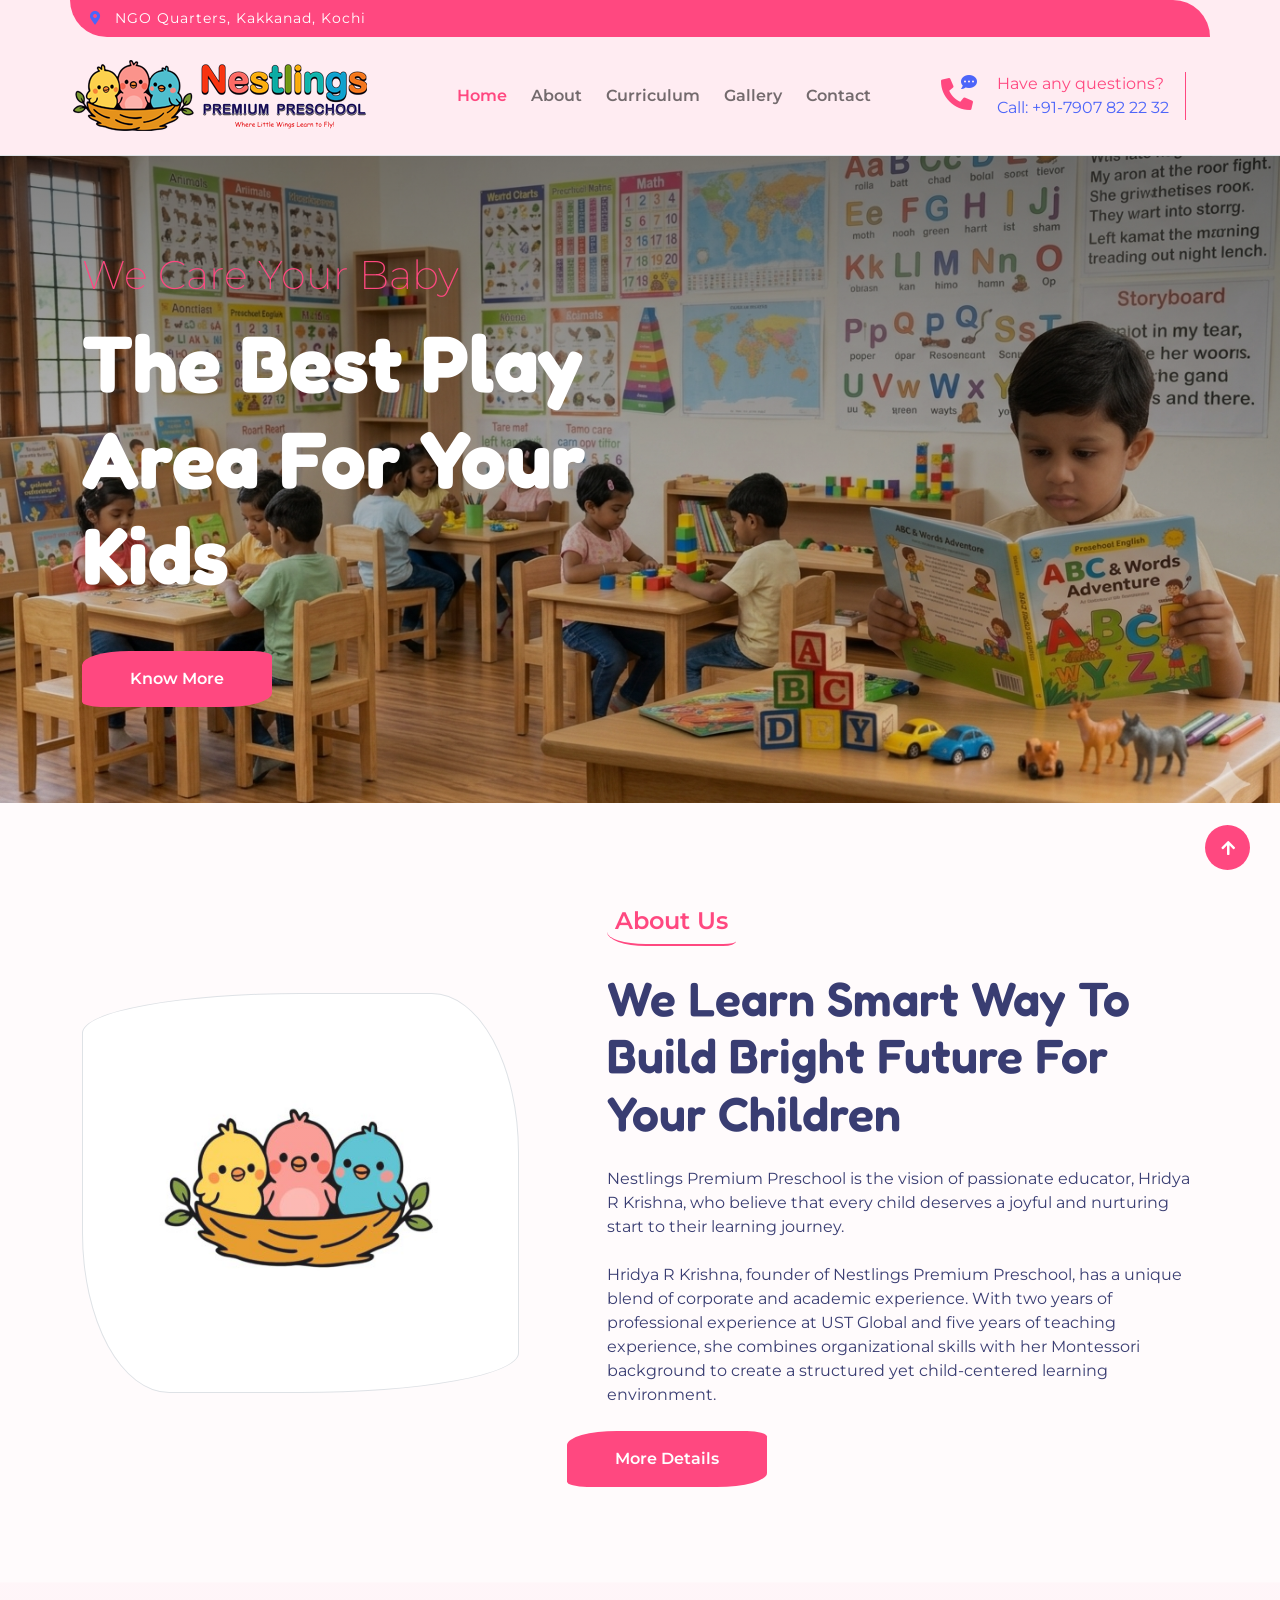
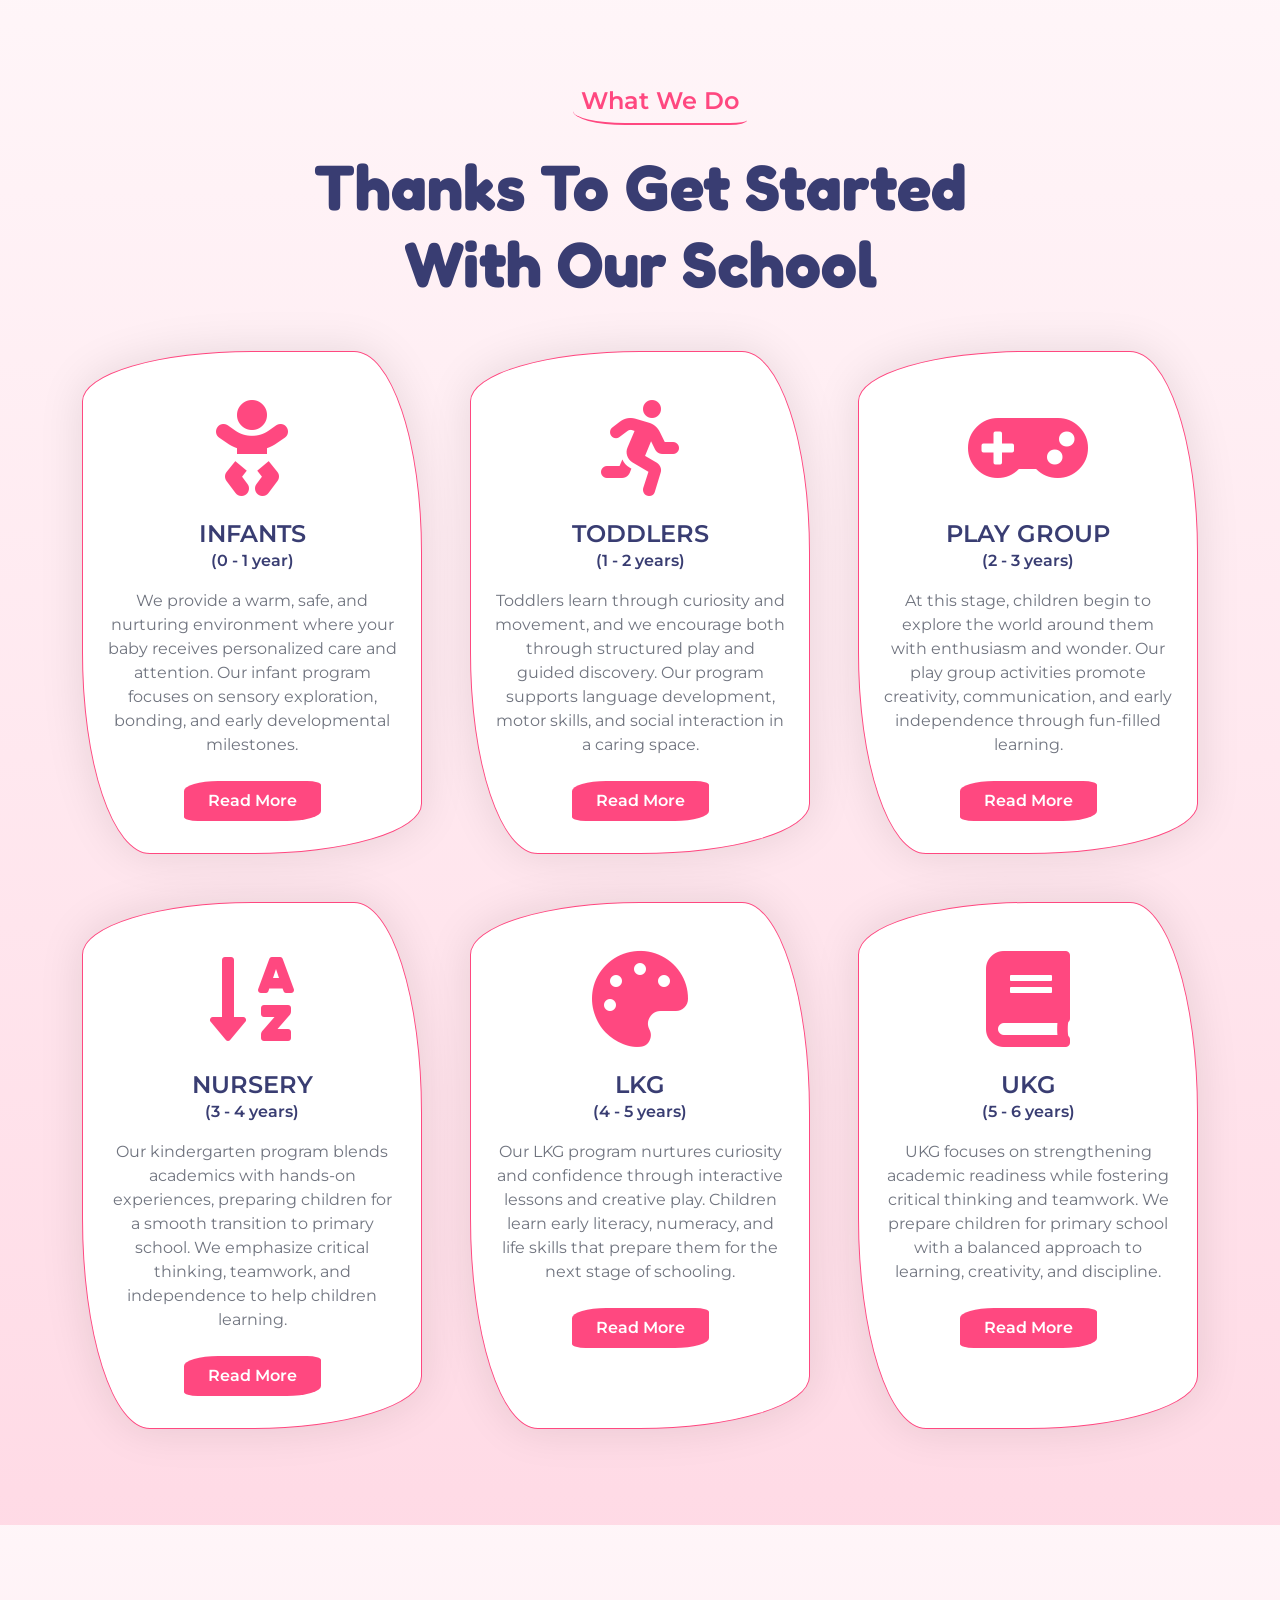
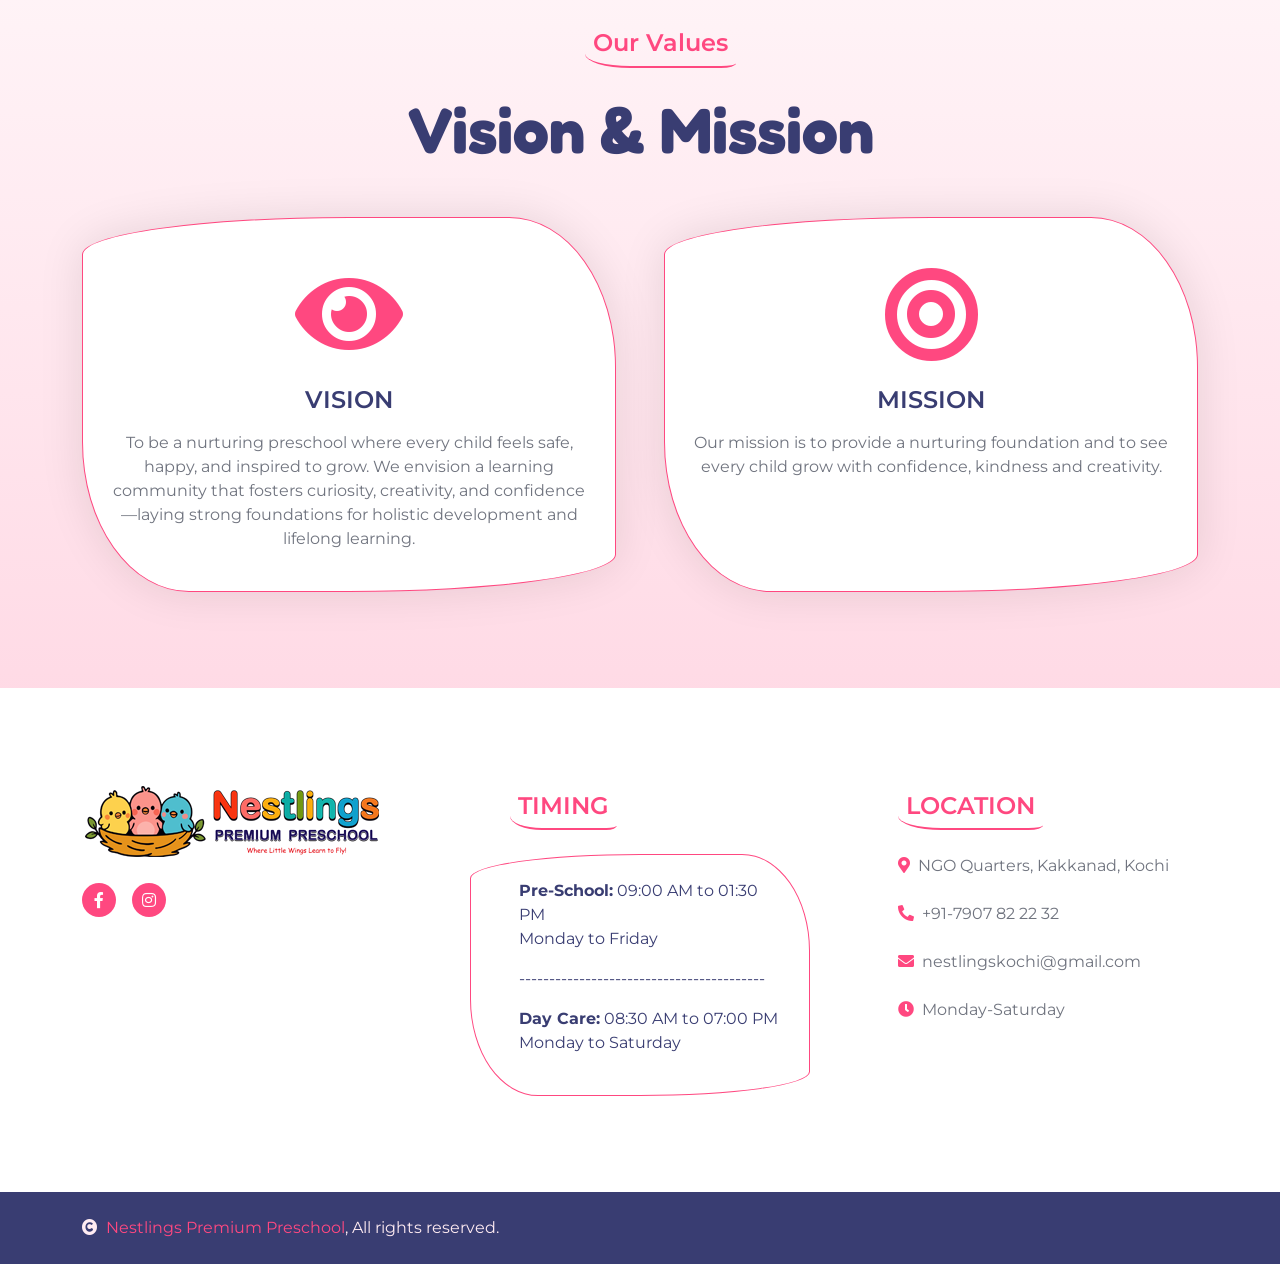
==== index.html @ bcf56142 "Initial Commit" ====
<!DOCTYPE html>
<html lang="en">

    <head>
        <meta charset="utf-8">
        <title>Nestlings Premium Preschool</title>
        <link rel="icon" type="image/png" href="img/favicon.png">
        <meta content="width=device-width, initial-scale=1.0" name="viewport">
        <meta content="" name="keywords">
        <meta content="" name="description">

        <!-- Google Web Fonts -->
        <link rel="preconnect" href="https://fonts.googleapis.com">
        <link rel="preconnect" href="https://fonts.gstatic.com" crossorigin>
        <link href="https://fonts.googleapis.com/css2?family=Fredoka:wght@600;700&family=Montserrat:wght@200;400;600&display=swap" rel="stylesheet"> 

        <!-- Icon Font Stylesheet -->
        <link rel="stylesheet" href="https://use.fontawesome.com/releases/v5.15.4/css/all.css"/>
        <link href="https://cdn.jsdelivr.net/npm/bootstrap-icons@1.4.1/font/bootstrap-icons.css" rel="stylesheet">

        <!-- Libraries Stylesheet -->
        <link href="lib/animate/animate.min.css" rel="stylesheet">
        <link href="lib/lightbox/css/lightbox.min.css" rel="stylesheet">
        <link href="lib/owlcarousel/assets/owl.carousel.min.css" rel="stylesheet">

        <!-- Customized Bootstrap Stylesheet -->
        <link href="css/bootstrap.min.css" rel="stylesheet">

        <!-- Template Stylesheet -->
        <link href="css/style.css" rel="stylesheet">

        

    </head>

    <body>

        <!-- Spinner Start -->
        <div id="spinner" class="show w-100 vh-100 bg-white position-fixed translate-middle top-50 start-50  d-flex align-items-center justify-content-center">
            <div class="spinner-grow text-primary" role="status"></div>
        </div>
        <!-- Spinner End -->


        <!-- Navbar start -->
        <div class="container-fluid border-bottom bg-light wow fadeIn fixed-top" data-wow-delay="0.1s">
            <div class="container topbar bg-primary d-none d-lg-block py-2" style="border-radius: 0 40px">
                <div class="d-flex justify-content-between">
                    <div class="top-info ps-2">
                        <small class="me-3"><i class="fas fa-map-marker-alt me-2 text-secondary"></i> <a href="#" class="text-white">NGO Quarters, Kakkanad, Kochi</a></small>
                        <!--<small class="me-3"><i class="fas fa-envelope me-2 text-secondary"></i><a href="#" class="text-white">Email@Example.com</a></small>-->
                    </div>
                    <!--<div class="top-link pe-2">
                        <a href="" class="btn btn-light btn-sm-square rounded-circle"><i class="fab fa-facebook-f text-secondary"></i></a>
                        <a href="" class="btn btn-light btn-sm-square rounded-circle"><i class="fab fa-twitter text-secondary"></i></a>
                        <a href="" class="btn btn-light btn-sm-square rounded-circle"><i class="fab fa-instagram text-secondary"></i></a>
                        <a href="" class="btn btn-light btn-sm-square rounded-circle me-0"><i class="fab fa-linkedin-in text-secondary"></i></a>
                    </div>-->
                </div>
            </div>
            <div class="container px-0">
                <nav class="navbar navbar-light navbar-expand-xl py-3">
                    <a href="index.html" class="navbar-brand"><img src="img/logo1.png" alt=""></a>
                    <button class="navbar-toggler py-2 px-3" type="button" data-bs-toggle="collapse" data-bs-target="#navbarCollapse">
                        <span class="fa fa-bars text-primary"></span>
                    </button>
                    <div class="collapse navbar-collapse" id="navbarCollapse">
                        <div class="navbar-nav mx-auto">
                            <a href="index.html" class="nav-item nav-link active">Home</a>
                            <a href="about.html" class="nav-item nav-link">About</a>
                            <a href="curriculum.html" class="nav-item nav-link">Curriculum</a>
                            <a href="gallery.html" class="nav-item nav-link">Gallery</a>
                            <!--<a href="event.html" class="nav-item nav-link">Events</a>-->
                            <!--<div class="nav-item dropdown">
                                <a href="#" class="nav-link dropdown-toggle" data-bs-toggle="dropdown">Pages</a>
                                <div class="dropdown-menu m-0 bg-secondary rounded-0">
                                    <a href="blog.html" class="dropdown-item">Our Blog</a>
                                    <a href="team.html" class="dropdown-item">Our Team</a>
                                    <a href="testimonial.html" class="dropdown-item">Testimonial</a>
                                    <a href="404.html" class="dropdown-item">404 Page</a>
                                </div>
                            </div>-->
                            <a href="contact.html" class="nav-item nav-link">Contact</a>
                        </div>
                        <div class="d-flex me-4">
                            <div id="phone-tada" class="d-flex align-items-center justify-content-center">
                                <a href="tel:+917907822232" class="position-relative wow tada" data-wow-delay=".9s" >
                                    <i class="fa fa-phone-alt text-primary fa-2x me-4"></i>
                                    <div class="position-absolute" style="top: -7px; left: 20px;">
                                        <span><i class="fa fa-comment-dots text-secondary"></i></span>
                                    </div>
                                </a>
                            </div>
                            <div class="d-flex flex-column pe-3 border-end border-primary">
                                <span class="text-primary">Have any questions?</span>
                                <a href="tel:+917907822232"><span class="text-secondary">Call: +91-7907 82 22 32</span></a>
                            </div>
                        </div>
                        
                    </div>
                </nav>
            </div>
        </div>
        <!-- Navbar End -->


        <!-- Hero Start -->
        <div class="container-fluid py-5 hero-header wow fadeIn" data-wow-delay="0.1s">
            <div class="container py-5">
                <div class="row g-5">
                    <div class="col-lg-7 col-md-12">
                        <h1 class="mb-3 text-primary">We Care Your Baby</h1>
                        <h1 class="mb-5 display-1 text-white">The Best Play Area For Your Kids</h1>
                        <!--<a href="" class="btn btn-primary px-4 py-3 px-md-5  me-4 btn-border-radius">Get Started</a>-->
                        <a href="about.html" class="btn btn-primary px-4 py-3 px-md-5 btn-border-radius">Know More</a>
                    </div>
                </div>
            </div>
        </div>
        <!-- Hero End -->


        <!-- About Start -->
        <div class="container-fluid py-5 about bg-light">
            <div class="container py-5">
                <div class="row g-5 align-items-center">
                    <div class="col-lg-5 wow fadeIn" data-wow-delay="0.1s">
                        <div class="video border">
                           <!-- <button type="button" class="btn btn-play" data-bs-toggle="modal" data-src="https://www.youtube.com/embed/DWRcNpR6Kdc" data-bs-target="#videoModal">
                                <span></span>
                            </button>-->
                        </div>
                    </div>
                    <div class="col-lg-7 wow fadeIn" data-wow-delay="0.3s">
                        <h4 class="text-primary mb-4 border-bottom border-primary border-2 d-inline-block p-2 title-border-radius">About Us</h4>
                        <h1 class="text-dark mb-4 display-5">We Learn Smart Way To Build Bright Future For Your Children</h1>
                        <p class="text-dark mb-4">Nestlings Premium Preschool is the vision of passionate educator, Hridya R Krishna, who believe that every child deserves a joyful and nurturing start to their learning journey.</p>
                        <p class="text-dark mb-4">Hridya R Krishna, founder of Nestlings Premium Preschool, has a unique blend of corporate and academic experience. With two years of professional experience at UST Global and five years of teaching experience, she combines organizational skills with her Montessori background to create a structured yet child-centered learning environment.
                        </p>
                        <!--<div class="row mb-4">
                            <div class="col-lg-6">
                                <h6 class="mb-3"><i class="fas fa-check-circle me-2"></i>Sports Activites</h6>
                                <h6 class="mb-3"><i class="fas fa-check-circle me-2 text-primary"></i>Outdoor Games</h6>
                                <h6 class="mb-3"><i class="fas fa-check-circle me-2 text-secondary"></i>Nutritious Food</h6>
                            </div>
                            <div class="col-lg-6">
                                <h6 class="mb-3"><i class="fas fa-check-circle me-2"></i>Highly Secured</h6>
                                <h6 class="mb-3"><i class="fas fa-check-circle me-2 text-primary"></i>Friendly Environment</h6>
                                <h6><i class="fas fa-check-circle me-2 text-secondary"></i>Qualified Teachers</h6>
                            </div>
                        </div>-->
                        <a href="about.html" class="btn btn-primary px-5 py-3 btn-border-radius">More Details</a>
                    </div>
                </div>
            </div>
        </div>
        <!-- Modal Video -->
        <!--<div class="modal fade" id="videoModal" tabindex="-1" aria-labelledby="exampleModalLabel" aria-hidden="true">
            <div class="modal-dialog">
                <div class="modal-content rounded-0">
                    <div class="modal-header">
                        <h5 class="modal-title" id="exampleModalLabel">Youtube Video</h5>
                        <button type="button" class="btn-close" data-bs-dismiss="modal" aria-label="Close"></button>
                    </div>
                    <div class="modal-body">
                        
                        <div class="ratio ratio-16x9">
                            <iframe class="embed-responsive-item" src="" id="video" allowfullscreen allowscriptaccess="always"
                                allow="autoplay"></iframe>
                        </div>
                    </div>
                </div>
            </div>
        </div>-->
        <!-- About End -->


        <!-- Service Start -->
        <div class="container-fluid service py-5">
            <div class="container py-5">
                <div class="mx-auto text-center wow fadeIn" data-wow-delay="0.1s" style="max-width: 700px;">
                    <h4 class="text-primary mb-4 border-bottom border-primary border-2 d-inline-block p-2 title-border-radius">What We Do</h4>
                    <h1 class="mb-5 display-3">Thanks To Get Started With Our School</h1>
                </div>
                <div class="row g-5">
                    <div class="col-md-6 col-lg-6 col-xl-4 wow fadeIn" data-wow-delay="0.1s">
                        <div class="text-center border-primary border bg-white service-item">
                            <div class="service-content d-flex align-items-center justify-content-center p-4">
                                <div class="service-content-inner">
                                    <div class="p-4"><i class="fas fa-baby fa-6x text-primary"></i></div>
                                    <a href="#" class="h4">INFANTS</a><br>
                                    <a href="#" class="h6">(0 - 1 year)</a>
                                    <p class="my-3">We provide a warm, safe, and nurturing environment where your baby receives personalized care and attention. Our infant program focuses on sensory exploration, bonding, and early developmental milestones.</p>
                                    <a href="infants-curriculum.html" class="btn btn-primary text-white px-4 py-2 my-2 btn-border-radius">Read More</a>
                                </div>
                            </div>
                        </div>
                    </div>
                    <div class="col-md-6 col-lg-6 col-xl-4 wow fadeIn" data-wow-delay="0.2s">
                        <div class="text-center border-primary border bg-white service-item">
                            <div class="service-content d-flex align-items-center justify-content-center p-4">
                                <div class="service-content-inner">
                                    <div class="p-4"><i class="fas fa-running fa-6x text-primary"></i></div>
                                    <a href="#" class="h4">TODDLERS</a><br>
                                    <a href="#" class="h6">(1 - 2 years)</a>
                                    <p class="my-3">Toddlers learn through curiosity and movement, and we encourage both through structured play and guided discovery. Our program supports language development, motor skills, and social interaction in a caring space.</p>
                                    <a href="toddlers-curriculum.html" class="btn btn-primary text-white px-4 py-2 my-2 btn-border-radius">Read More</a>
                                </div>
                            </div>
                        </div>
                    </div>
                    <div class="col-md-6 col-lg-6 col-xl-4 wow fadeIn" data-wow-delay="0.3s">
                        <div class="text-center border-primary border bg-white service-item">
                            <div class="service-content d-flex align-items-center justify-content-center p-4">
                                <div class="service-content-inner">
                                    <div class="p-4"><i class="fas fa-gamepad fa-6x text-primary"></i></div>
                                    <a href="#" class="h4">PLAY GROUP</a><br>
                                    <a href="#" class="h6">(2 - 3 years)</a>
                                    <p class="my-3">At this stage, children begin to explore the world around them with enthusiasm and wonder. Our play group activities promote creativity, communication, and early independence through fun-filled learning.</p>
                                    <a href="playgroup-curriculum.html" class="btn btn-primary text-white px-4 py-2 my-2 btn-border-radius">Read More</a>
                                </div>
                            </div>
                        </div>
                    </div>
                    <div class="col-md-6 col-lg-6 col-xl-4 wow fadeIn" data-wow-delay="0.4s">
                        <div class="text-center border-primary border bg-white service-item">
                            <div class="service-content d-flex align-items-center justify-content-center p-4">
                                <div class="service-content-inner">
                                    <div class="p-4"><i class="fas fa-sort-alpha-down fa-6x text-primary"></i></div>
                                    <a href="#" class="h4">NURSERY</a><br>
                                    <a href="#" class="h6">(3 - 4 years)</a>
                                    <p class="my-3">Our kindergarten program blends academics with hands-on experiences, preparing children for a smooth transition to primary school. We emphasize critical thinking, teamwork, and independence to help children learning.</p>
                                    <a href="nursery-curriculum.html" class="btn btn-primary text-white px-4 py-2 my-2 btn-border-radius">Read More</a>
                                </div>
                            </div>
                        </div>
                    </div>
                    <div class="col-md-6 col-lg-6 col-xl-4 wow fadeIn" data-wow-delay="0.5s">
                        <div class="text-center border-primary border bg-white service-item">
                            <div class="service-content d-flex align-items-center justify-content-center p-4">
                                <div class="service-content-inner">
                                    <div class="p-4"><i class="fas fa-palette fa-6x text-primary"></i></div>
                                    <a href="#" class="h4">LKG</a><br>
                                    <a href="#" class="h6">(4 - 5 years)</a>
                                    <p class="my-3">Our LKG program nurtures curiosity and confidence through interactive lessons and creative play. Children learn early literacy, numeracy, and life skills that prepare them for the next stage of schooling.</p>
                                    <a href="lkg-curriculum.html" class="btn btn-primary text-white px-4 py-2 my-2 btn-border-radius">Read More</a>
                                </div>
                            </div>
                        </div>
                    </div>
                    <div class="col-md-6 col-lg-6 col-xl-4 wow fadeIn" data-wow-delay="0.6s">
                        <div class="text-center border-primary border bg-white service-item">
                            <div class="service-content d-flex align-items-center justify-content-center p-4">
                                <div class="service-content-inner">
                                    <div class="p-4"><i class="fas fa-book fa-6x text-primary"></i></div>
                                    <a href="#" class="h4">UKG</a><br>
                                    <a href="#" class="h6">(5 - 6 years)</a>
                                    <p class="my-3">UKG focuses on strengthening academic readiness while fostering critical thinking and teamwork. We prepare children for primary school with a balanced approach to learning, creativity, and discipline.</p>
                                    <a href="ukg-curriculum.html" class="btn btn-primary text-white px-4 py-2 my-2 btn-border-radius">Read More</a>
                                </div>
                            </div>
                        </div>
                    </div>
                </div>
            </div>
        </div>
        <!-- Service End -->


        <!-- Programs Start -->
        <!--<div class="container-fluid program  py-5">
            <div class="container py-5">
                <div class="mx-auto text-center wow fadeIn" data-wow-delay="0.1s" style="max-width: 700px;">
                    <h4 class="text-primary mb-4 border-bottom border-primary border-2 d-inline-block p-2 title-border-radius">Our Programs</h4>
                    <h1 class="mb-5 display-3">We Offer An Exclusive Program For Kids</h1>
                </div>
                <div class="row g-5 justify-content-center">
                    <div class="col-md-6 col-lg-6 col-xl-4 wow fadeIn" data-wow-delay="0.1s">
                        <div class="program-item rounded">
                            <div class="program-img position-relative">
                                <div class="overflow-hidden img-border-radius">
                                    <img src="img/program-1.jpg" class="img-fluid w-100" alt="Image">
                                </div>
                                <div class="px-4 py-2 bg-primary text-white program-rate">$60.99</div>
                            </div>
                            <div class="program-text bg-white px-4 pb-3">
                                <div class="program-text-inner">
                                    <a href="#" class="h4">English For Today</a>
                                    <p class="mt-3 mb-0">Lorem ipsum dolor sit amet, consectetur adipiscing elit. Donec sed purus consectetur,</p>
                                </div>
                            </div>
                            <div class="program-teacher d-flex align-items-center border-top border-primary bg-white px-4 py-3">
                                <img src="img/program-teacher.jpg" class="img-fluid rounded-circle p-2 border border-primary bg-white" alt="Image" style="width: 70px; height: 70px;">
                                <div class="ms-3">
                                    <h6 class="mb-0 text-primary">Mary Mordern</h6>
                                    <small>Arts Designer</small>
                                </div>
                            </div>
                            <div class="d-flex justify-content-between px-4 py-2 bg-primary rounded-bottom">
                                <small class="text-white"><i class="fas fa-wheelchair me-1"></i> 30 Sits</small>
                                <small class="text-white"><i class="fas fa-book me-1"></i> 11 Lessons</small>
                                <small class="text-white"><i class="fas fa-clock me-1"></i> 60 Hours</small>
                            </div>
                        </div>
                    </div>
                    <div class="col-md-6 col-lg-6 col-xl-4 wow fadeIn" data-wow-delay="0.3s">
                        <div class="program-item rounded">
                            <div class="program-img position-relative">
                                <div class="overflow-hidden img-border-radius">
                                    <img src="img/program-2.jpg" class="img-fluid w-100" alt="Image">
                                </div>
                                <div class="px-4 py-2 bg-primary text-white program-rate">$60.99</div>
                            </div>
                            <div class="program-text bg-white px-4 pb-3">
                                <div class="program-text-inner">
                                    <a href="#" class="h4">Graphics Arts</a>
                                    <p class="mt-3 mb-0">Lorem ipsum dolor sit amet, consectetur adipiscing elit. Donec sed purus consectetur,</p>
                                </div>
                            </div>
                            <div class="program-teacher d-flex align-items-center border-top border-primary bg-white px-4 py-3">
                                <img src="img/program-teacher.jpg" class="img-fluid rounded-circle p-2 border border-primary bg-white" alt="" style="width: 70px; height: 70px;">
                                <div class="ms-3">
                                    <h6 class="mb-0 text-primary">Mary Mordern</h6>
                                    <small>Arts Designer</small>
                                </div>
                            </div>
                            <div class="d-flex justify-content-between px-4 py-2 bg-primary rounded-bottom">
                                <small class="text-white"><i class="fas fa-wheelchair me-1"></i> 30 Sits</small>
                                <small class="text-white"><i class="fas fa-book me-1"></i> 11 Lessons</small>
                                <small class="text-white"><i class="fas fa-clock me-1"></i> 60 Hours</small>
                            </div>
                        </div>
                    </div>
                    <div class="col-md-6 col-lg-6 col-xl-4 wow fadeIn" data-wow-delay="0.5s">
                        <div class="program-item rounded">
                            <div class="program-img position-relative">
                                <div class="overflow-hidden img-border-radius">
                                    <img src="img/program-3.jpg" class="img-fluid w-100" alt="Image">
                                </div>
                                <div class="px-4 py-2 bg-primary text-white program-rate">$60.99</div>
                            </div>
                            <div class="program-text bg-white px-4 pb-3">
                                <div class="program-text-inner">
                                    <a href="#" class="h4">General Science</a>
                                    <p class="mt-3 mb-0">Lorem ipsum dolor sit amet, consectetur adipiscing elit. Donec sed purus consectetur,</p>
                                </div>
                            </div>
                            <div class="program-teacher d-flex align-items-center border-top border-primary bg-white px-4 py-3">
                                <img src="img/program-teacher.jpg" class="img-fluid rounded-circle p-2 border border-primary bg-white" alt="" style="width: 70px; height: 70px;">
                                <div class="ms-3">
                                    <h6 class="mb-0 text-primary">Mary Mordern</h6>
                                    <small>Arts Designer</small>
                                </div>
                            </div>
                            <div class="d-flex justify-content-between px-4 py-2 bg-primary rounded-bottom">
                                <small class="text-white"><i class="fas fa-wheelchair me-1"></i> 30 Sits</small>
                                <small class="text-white"><i class="fas fa-book me-1"></i> 11 Lessons</small>
                                <small class="text-white"><i class="fas fa-clock me-1"></i> 60 Hours</small>
                            </div>
                        </div>
                    </div>
                    <div class="d-inline-block text-center wow fadeIn" data-wow-delay="0.1s">
                        <a href="#" class="btn btn-primary px-5 py-3 text-white btn-border-radius">Vew All Programs</a>
                    </div>
                </div> 
            </div>
        </div>-->
        <!-- Program End -->


        <!-- Events Start -->
        <div class="container-fluid service py-5">
            <div class="container py-5">
                <div class="mx-auto text-center wow fadeIn" data-wow-delay="0.1s" style="max-width: 700px;">
                    <h4 class="text-primary mb-4 border-bottom border-primary border-2 d-inline-block p-2 title-border-radius">Our Values</h4>
                    <h1 class="mb-5 display-3">Vision & Mission</h1>
                </div>
                <div class="row g-5">
                    <div class="col-md-6 col-lg-6 col-xl-6 wow fadeIn" data-wow-delay="0.1s">
                        <div class="text-center border-primary border bg-white service-item">
                            <div class="service-content d-flex align-items-center justify-content-center p-4">
                                <div class="service-content-inner">
                                    <div class="p-4"><i class="fas fa-eye fa-6x text-primary"></i></div>
                                    <a href="#" class="h4">VISION</a>
                                    <p class="my-3">To be a nurturing preschool where every child feels safe, happy, and inspired to grow. We envision a learning community that fosters curiosity, creativity, and confidence—laying strong foundations for holistic development and lifelong learning.</p>
                                    
                                </div>
                            </div>
                        </div>
                    </div>
                    
                    <div class="col-md-6 col-lg-6 col-xl-6 wow fadeIn" data-wow-delay="0.7s">
                        <div class="text-center border-primary border bg-white service-item">
                            <div class="service-content d-flex align-items-center justify-content-center p-4">
                                <div class="service-content-inner">
                                    <div class="p-4"><i class="fas fa-bullseye fa-6x text-primary"></i></div>
                                    <a href="#" class="h4">MISSION</a>
                                    <p class="my-3">Our mission is to provide a nurturing foundation and to see every child grow with confidence, kindness and creativity.</p>
                                    
                                </div>
                            </div>
                        </div>
                    </div>
                </div>
            </div>
        </div>
        <!-- Events End-->


        <!-- Blog Start-->
        <!--<div class="container-fluid blog py-5">
            <div class="container py-5">
                <div class="mx-auto text-center wow fadeIn" data-wow-delay="0.1s" style="max-width: 600px;">
                    <h4 class="text-primary mb-4 border-bottom border-primary border-2 d-inline-block p-2 title-border-radius">Latest News & Blog</h4>
                    <h1 class="mb-5 display-3">Read Our Latest News & Blog</h1>
                </div>
                <div class="row g-5 justify-content-center">
                    <div class="col-md-6 col-lg-6 col-xl-4 wow fadeIn" data-wow-delay="0.1s">
                        <div class="blog-item rounded-bottom">
                            <div class="blog-img overflow-hidden position-relative img-border-radius">
                                <img src="img/blog-1.jpg" class="img-fluid w-100" alt="Image">
                            </div>
                            <div class="d-flex justify-content-between px-4 py-3 bg-light border-bottom border-primary blog-date-comments">
                                <small class="text-dark"><i class="fas fa-calendar me-1 text-dark"></i> 29 Nov 2023</small>
                                <small class="text-dark"><i class="fas fa-comment-alt me-1 text-dark"></i> Comments (15)</small>
                            </div>
                            <div class="blog-content d-flex align-items-center px-4 py-3 bg-light">
                                <div class="overflow-hidden rounded-circle rounded-top border border-primary">
                                    <img src="img/program-teacher.jpg" class="img-fluid rounded-circle p-2 rounded-top" alt="Image" style="width: 70px; height: 70px; border-style: dotted; border-color: var(--bs-primary) !important;">
                                </div>
                                <div class="ms-3">
                                    <h6 class="text-primary">Mary Mordern</h6>
                                    <p class="text-muted">Baby Care</p>
                                </div>
                            </div>
                            <div class="px-4 pb-4 bg-light rounded-bottom">
                                <div class="blog-text-inner">
                                    <a href="#" class="h4">How to pay attention to your child?</a>
                                    <p class="mt-3 mb-4">Lorem ipsum dolor sit amet, consectetur adipiscing elit. Donec sed purus</p>
                                </div>
                                <div class="text-center">
                                    <a href="#" class="btn btn-primary text-white px-4 py-2 mb-3 btn-border-radius">View Details</a>
                                </div>
                            </div>
                        </div>
                    </div>
                    <div class="col-md-6 col-lg-6 col-xl-4 wow fadeIn" data-wow-delay="0.3s">
                        <div class="blog-item rounded-bottom">
                            <div class="blog-img overflow-hidden position-relative img-border-radius">
                                <img src="img/blog-2.jpg" class="img-fluid w-100" alt="Image">
                            </div>
                            <div class="d-flex justify-content-between px-4 py-3 bg-light border-bottom border-primary blog-date-comments">
                                <small class="text-dark"><i class="fas fa-calendar me-1 text-dark"></i> 29 Nov 2023</small>
                                <small class="text-dark"><i class="fas fa-comment-alt me-1 text-dark"></i> Comments (15)</small>
                            </div>
                            <div class="blog-content d-flex align-items-center px-4 py-3 bg-light">
                                <div class="overflow-hidden rounded-circle rounded-top border border-primary">
                                    <img src="img/program-teacher.jpg" class="img-fluid rounded-circle p-2 rounded-top" alt="" style="width: 70px; height: 70px; border-style: dotted; border-color: var(--bs-primary) !important;">
                                </div>
                                <div class="ms-3">
                                    <h6 class="text-primary">Mary Mordern</h6>
                                    <p class="text-muted">Baby Care</p>
                                </div>
                            </div>
                            <div class="px-4 pb-4 bg-light rounded-bottom">
                                <div class="blog-text-inner">
                                    <a href="#" class="h4">Play outdoor sports with your child</a>
                                    <p class="mt-3 mb-4">Lorem ipsum dolor sit amet, consectetur adipiscing elit. Donec sed purus</p>
                                </div>
                                <div class="text-center">
                                    <a href="#" class="btn btn-primary text-white px-4 py-2 mb-3 btn-border-radius">View Details</a>
                                </div>
                            </div>
                        </div>
                    </div>
                    <div class="col-md-6 col-lg-6 col-xl-4 wow fadeIn" data-wow-delay="0.5s">
                        <div class="blog-item rounded-bottom">
                            <div class="blog-img overflow-hidden position-relative img-border-radius">
                                <img src="img/blog-3.jpg" class="img-fluid w-100" alt="Image">
                            </div>
                            <div class="d-flex justify-content-between px-4 py-3 bg-light border-bottom border-primary blog-date-comments">
                                <small class="text-dark"><i class="fas fa-calendar me-1 text-dark"></i> 29 Nov 2023</small>
                                <small class="text-dark"><i class="fas fa-comment-alt me-1 text-dark"></i> Comments (15)</small>
                            </div>
                            <div class="blog-content d-flex align-items-center px-4 py-3 bg-light">
                                <div class="overflow-hidden rounded-circle rounded-top border border-primary">
                                    <img src="img/program-teacher.jpg" class="img-fluid rounded-circle p-2 rounded-top" alt="" style="width: 70px; height: 70px; border-style: dotted; border-color: var(--bs-primary) !important;">
                                </div>
                                <div class="ms-3">
                                    <h6 class="text-primary">Mary Mordern</h6>
                                    <p class="text-muted">Baby Care</p>
                                </div>
                            </div>
                            <div class="px-4 pb-4 bg-light rounded-bottom">
                                <div class="blog-text-inner">
                                    <a href="#" class="h4">How to make time for your kids?</a>
                                    <p class="mt-3 mb-4">Lorem ipsum dolor sit amet, consectetur adipiscing elit. Donec sed purus</p>
                                </div>
                                <div class="text-center">
                                    <a href="#" class="btn btn-primary text-white px-4 py-2 mb-3 btn-border-radius">View Details</a>
                                </div>
                            </div>
                        </div>
                    </div>
                </div>
            </div>
        </div>-->
        <!-- Blog End-->


        <!-- Team Start-->
        <!--<div class="container-fluid team py-5">
            <div class="container py-5">
                <div class="mx-auto text-center wow fadeIn" data-wow-delay="0.1s" style="max-width: 600px;">
                    <h4 class="text-primary mb-4 border-bottom border-primary border-2 d-inline-block p-2 title-border-radius">Our Team</h4>
                    <h1 class="mb-5 display-3">Meet With Our Expert Teacher</h1>
                </div>
                <div class="row g-5 justify-content-center">
                    <div class="col-md-6 col-lg-4 col-xl-3 wow fadeIn" data-wow-delay="0.1s">
                        <div class="team-item border border-primary img-border-radius overflow-hidden">
                            <img src="img/team-1.jpg" class="img-fluid w-100" alt="">
                            <div class="team-icon d-flex align-items-center justify-content-center">
                                <a class="share btn btn-primary btn-md-square text-white rounded-circle me-3" href=""><i class="fas fa-share-alt"></i></a>
                                <a class="share-link btn btn-primary btn-md-square text-white rounded-circle me-3" href=""><i class="fab fa-facebook-f"></i></a>
                                <a class="share-link btn btn-primary btn-md-square text-white rounded-circle me-3" href=""><i class="fab fa-twitter"></i></a>
                                <a class="share-link btn btn-primary btn-md-square text-white rounded-circle" href=""><i class="fab fa-instagram"></i></a>
                            </div>
                            <div class="team-content text-center py-3">
                                <h4 class="text-primary">Linda Carlson</h4>
                                <p class="text-muted mb-2">English Teacher</p>
                            </div>
                        </div>
                    </div>
                    <div class="col-md-6 col-lg-4 col-xl-3 wow fadeIn" data-wow-delay="0.3s">
                        <div class="team-item border border-primary img-border-radius overflow-hidden">
                            <img src="img/team-2.jpg" class="img-fluid w-100" alt="">
                            <div class="team-icon d-flex align-items-center justify-content-center">
                                <a class="share btn btn-primary btn-md-square text-white rounded-circle me-3" href=""><i class="fas fa-share-alt"></i></a>
                                <a class="share-link btn btn-primary btn-md-square text-white rounded-circle me-3" href=""><i class="fab fa-facebook-f"></i></a>
                                <a class="share-link btn btn-primary btn-md-square text-white rounded-circle me-3" href=""><i class="fab fa-twitter"></i></a>
                                <a class="share-link btn btn-primary btn-md-square text-white rounded-circle" href=""><i class="fab fa-instagram"></i></a>
                            </div>
                            <div class="team-content text-center py-3">
                                <h4 class="text-primary">Linda Carlson</h4>
                                <p class="text-muted mb-2">English Teacher</p>
                            </div>
                        </div>
                    </div>
                    <div class="col-md-6 col-lg-4 col-xl-3 wow fadeIn" data-wow-delay="0.5s">
                        <div class="team-item border border-primary img-border-radius overflow-hidden">
                            <img src="img/team-3.jpg" class="img-fluid w-100" alt="">
                            <div class="team-icon d-flex align-items-center justify-content-center">
                                <a class="share btn btn-primary btn-md-square text-white rounded-circle me-3" href=""><i class="fas fa-share-alt"></i></a>
                                <a class="share-link btn btn-primary btn-md-square text-white rounded-circle me-3" href=""><i class="fab fa-facebook-f"></i></a>
                                <a class="share-link btn btn-primary btn-md-square text-white rounded-circle me-3" href=""><i class="fab fa-twitter"></i></a>
                                <a class="share-link btn btn-primary btn-md-square text-white rounded-circle" href=""><i class="fab fa-instagram"></i></a>
                            </div>
                            <div class="team-content text-center py-3">
                                <h4 class="text-primary">Linda Carlson</h4>
                                <p class="text-muted mb-2">English Teacher</p>
                            </div>
                        </div>
                    </div>
                    <div class="col-md-6 col-lg-4 col-xl-3 wow fadeIn" data-wow-delay="0.7s">
                        <div class="team-item border border-primary img-border-radius overflow-hidden">
                            <img src="img/team-4.jpg" class="img-fluid w-100" alt="">
                            <div class="team-icon d-flex align-items-center justify-content-center">
                                <a class="share btn btn-primary btn-md-square text-white rounded-circle me-3" href=""><i class="fas fa-share-alt"></i></a>
                                <a class="share-link btn btn-primary btn-md-square text-white rounded-circle me-3" href=""><i class="fab fa-facebook-f"></i></a>
                                <a class="share-link btn btn-primary btn-md-square text-white rounded-circle me-3" href=""><i class="fab fa-twitter"></i></a>
                                <a class="share-link btn btn-primary btn-md-square text-white rounded-circle" href=""><i class="fab fa-instagram"></i></a>
                            </div>
                            <div class="team-content text-center py-3">
                                <h4 class="text-primary">Linda Carlson</h4>
                                <p class="text-muted mb-2">English Teacher</p>
                            </div>
                        </div>
                    </div>
                </div>
            </div>
        </div>-->
        <!-- Team End-->


        <!-- Testimonial Start -->
        <!--<div class="container-fluid testimonial py-5">
            <div class="container py-5">
                <div class="mx-auto text-center wow fadeIn" data-wow-delay="0.1s" style="max-width: 700px;">
                    <h4 class="text-primary mb-4 border-bottom border-primary border-2 d-inline-block p-2 title-border-radius">Our Testimonials</h4>
                    <h1 class="mb-5 display-3">Parents Say About Us</h1>
                </div>
                <div class="owl-carousel testimonial-carousel wow fadeIn" data-wow-delay="0.3s">
                    <div class="testimonial-item img-border-radius bg-light border border-primary p-4">
                        <div class="p-4 position-relative">
                            <i class="fa fa-quote-right fa-2x text-primary position-absolute" style="top: 15px; right: 15px;"></i>
                            <div class="d-flex align-items-center">
                                <div class="border border-primary bg-white rounded-circle">
                                    <img src="img/testimonial-2.jpg" class="rounded-circle p-2" style="width: 80px; height: 80px; border-style: dotted; border-color: var(--bs-primary);" alt="">
                                </div>
                                <div class="ms-4">
                                    <h4 class="text-dark">Client Name</h4>
                                    <p class="m-0 pb-3">Profession</p>
                                    <div class="d-flex pe-5">
                                        <i class="fas fa-star text-primary"></i>
                                        <i class="fas fa-star text-primary"></i>
                                        <i class="fas fa-star text-primary"></i>
                                        <i class="fas fa-star text-primary"></i>
                                        <i class="fas fa-star text-primary"></i>
                                    </div>
                                </div>
                            </div>
                            <div class="border-top border-primary mt-4 pt-3">
                                <p class="mb-0">Lorem Ipsum is simply dummy text of the printing Ipsum has been the industry's standard dummy text ever since the 1500s,
                                </p>
                            </div>
                        </div>
                    </div>
                    <div class="testimonial-item img-border-radius bg-light border border-primary p-4">
                        <div class="p-4 position-relative">
                            <i class="fa fa-quote-right fa-2x text-primary position-absolute" style="top: 15px; right: 15px;"></i>
                            <div class="d-flex align-items-center">
                                <div class="border border-primary bg-white rounded-circle">
                                    <img src="img/testimonial-2.jpg" class="rounded-circle p-2" style="width: 80px; height: 80px; border-style: dotted; border-color: var(--bs-primary);" alt="">
                                </div>
                                <div class="ms-4">
                                    <h4 class="text-dark">Client Name</h4>
                                    <p class="m-0 pb-3">Profession</p>
                                    <div class="d-flex pe-5">
                                        <i class="fas fa-star text-primary"></i>
                                        <i class="fas fa-star text-primary"></i>
                                        <i class="fas fa-star text-primary"></i>
                                        <i class="fas fa-star text-primary"></i>
                                        <i class="fas fa-star text-primary"></i>
                                    </div>
                                </div>
                            </div>
                            <div class="border-top border-primary mt-4 pt-3">
                                <p class="mb-0">Lorem Ipsum is simply dummy text of the printing Ipsum has been the industry's standard dummy text ever since the 1500s,
                                </p>
                            </div>
                        </div>
                    </div>
                    <div class="testimonial-item img-border-radius bg-light border border-primary p-4">
                        <div class="p-4 position-relative">
                            <i class="fa fa-quote-right fa-2x text-primary position-absolute" style="top: 15px; right: 15px;"></i>
                            <div class="d-flex align-items-center">
                                <div class="border border-primary bg-white rounded-circle">
                                    <img src="img/testimonial-2.jpg" class="rounded-circle p-2" style="width: 80px; height: 80px; border-style: dotted; border-color: var(--bs-primary);" alt="">
                                </div>
                                <div class="ms-4">
                                    <h4 class="text-dark">Client Name</h4>
                                    <p class="m-0 pb-3">Profession</p>
                                    <div class="d-flex pe-5">
                                        <i class="fas fa-star text-primary"></i>
                                        <i class="fas fa-star text-primary"></i>
                                        <i class="fas fa-star text-primary"></i>
                                        <i class="fas fa-star text-primary"></i>
                                        <i class="fas fa-star text-primary"></i>
                                    </div>
                                </div>
                            </div>
                            <div class="border-top border-primary mt-4 pt-3">
                                <p class="mb-0">Lorem Ipsum is simply dummy text of the printing Ipsum has been the industry's standard dummy text ever since the 1500s,
                                </p>
                            </div>
                        </div>
                    </div>
                </div>
            </div>
        </div>-->
        <!-- Testimonial End -->


        <!-- Footer Start -->
        <div class="container-fluid footer py-5 wow fadeIn" data-wow-delay="0.1s">
            <div class="container py-5">
                <div class="row g-5">
                    <div class="col-md-6 col-lg-4 col-xl-4">
                        <div class="footer-item">
                            <a href="index.html" class="navbar-brand"><img src="img/logo1.png" alt=""></a><br><br>
                            
                            <div class="footer-icon d-flex">
                                    <a  href="https://www.facebook.com/profile.php?id=61581985345252" class="btn btn-primary btn-sm-square me-3 rounded-circle text-white" target="_blank"><i class="fab fa-facebook-f"></i></a>
                                    <a href="https://www.instagram.com/nestlings_kochi/" class="btn btn-primary btn-sm-square me-3 rounded-circle text-white" target="_blank"><i class="fab fa-instagram"></i></a>
<!--                                    <a href="#" class="btn btn-primary btn-sm-square me-3 rounded-circle text-white"><i class="fab fa-twitter"></i></a>
                                    
                                    <a href="#" class="btn btn-primary btn-sm-square rounded-circle text-white"><i class="fab fa-linkedin-in"></i></a>-->
                                </div>
                                
                        </div>
                    </div>
                    
                    
                    <div class="col-md-6 col-lg-4 col-xl-4">
                        <div class="footer-item">
                        <h4 class="text-primary mb-4 border-bottom border-primary border-2 d-inline-block p-2 title-border-radius">TIMING</h4>
                            <div class="d-flex flex-column p-4 ps-5 text-dark border border-primary" 
                            style="border-radius: 50% 20% / 10% 40%;">
                                <p><b>Pre-School:</b> 09:00 AM to 01:30 PM<br>Monday to Friday</p>
                                <p>-----------------------------------------</p>
                                <p><b>Day Care:</b> 08:30 AM to 07:00 PM<br>Monday to Saturday<br></p>
                            </div>
                        </div>
                    </div>
                    <div class="col-md-6 col-lg-4 col-xl-4">
                        <div class="footer-item">
                            <h4 class="text-primary mb-4 border-bottom border-primary border-2 d-inline-block p-2 title-border-radius">LOCATION</h4>
                            <div class="d-flex flex-column align-items-start">
                                <a class="text-body mb-4"><i class="fa fa-map-marker-alt text-primary me-2"></i>NGO Quarters, Kakkanad, Kochi</a>
                                <a href="tel:+917907822232" class="text-start rounded-0 text-body mb-4"><i class="fa fa-phone-alt text-primary me-2"></i>+91-7907 82 22 32</a>
                                <a href="mailto:nestlingskochi@gmail.com" target="_blank" class="text-start rounded-0 text-body mb-4"><i class="fas fa-envelope text-primary me-2"></i>nestlingskochi@gmail.com</a>
                                <a class="text-start rounded-0 text-body mb-4"><i class="fa fa-clock text-primary me-2"></i>Monday-Saturday</a>
                                
                            </div>
                        </div>
                    </div>
                    
                </div>
            </div>
        </div>
        <!-- Footer End -->

        <!-- Insert your custom element anywhere -->
        <shared-div></shared-div>


        <!-- Copyright Start -->
        <div class="container-fluid copyright bg-dark py-4">
            <div class="container">
                <div class="row">
                    <div class="col-md-6 text-center text-md-start mb-3 mb-md-0">
                        <span class="text-light"><a href="#"><i class="fas fa-copyright text-light me-2"></i>Nestlings Premium Preschool</a>, All rights reserved.</span>
                    </div>
                    <div class="col-md-6 my-auto text-center text-md-end text-white">
                        <!--/*** This template is free as long as you keep the below author’s credit link/attribution link/backlink. ***/-->
                        <!--/*** If you'd like to use the template without the below author’s credit link/attribution link/backlink, ***/-->
                        <!--/*** you can purchase the Credit Removal License from "https://htmlcodex.com/credit-removal". ***/-->
                        <!--Designed By <a class="border-bottom" href="https://htmlcodex.com">HTML Codex</a>-->
                    </div>
                </div>
            </div>
        </div>
        <!-- Copyright End -->


        <!-- Back to Top -->
        <a href="#" class="btn btn-primary border-3 border-primary rounded-circle back-to-top"><i class="fa fa-arrow-up"></i></a>   

        
    <!-- JavaScript Libraries -->
    <script src="https://ajax.googleapis.com/ajax/libs/jquery/3.6.4/jquery.min.js"></script>
    <script src="https://cdn.jsdelivr.net/npm/bootstrap@5.0.0/dist/js/bootstrap.bundle.min.js"></script>
    <script src="lib/wow/wow.min.js"></script>
    <script src="lib/easing/easing.min.js"></script>
    <script src="lib/waypoints/waypoints.min.js"></script>
    <script src="lib/lightbox/js/lightbox.min.js"></script>
    <script src="lib/owlcarousel/owl.carousel.min.js"></script>

    <!-- Template Javascript -->
    <script src="js/main.js"></script>
    </body>

</html>
---- css/style.css ----
/*** Spinner Start ***/
body {
  padding-top: 155px;
}

#spinner {
	position: sticky;
    opacity: 0;
    visibility: hidden;
    transition: opacity .8s ease-out, visibility 0s linear .5s;
    z-index: 99999;
 }

 #spinner.show {
     transition: opacity .8s ease-out, visibility 0s linear .0s;
     visibility: visible;
     opacity: 1;
 }
/*** Spinner End ***/


/*** Common CSS Start ***/
.back-to-top {
    position: fixed;
    right: 30px;
    bottom: 30px;
    display: flex;
    width: 45px;
    height: 45px;
    align-items: center;
    justify-content: center;
    transition: 0.5s;
    z-index: 99;
}

h1,
h2,
h3,
.h1,
.h2,
.h3 {
    font-weight: 200;
    font-family: 'Montserrat', sans-serif;
}

h4,
h5,
h6,
.h4,
.h5,
.h6
    {
    font-weight: 600;
    font-family: 'Montserrat', sans-serif;
}

.display-1,
.display-2,
.display-3,
.display-4,
.display-5,
.display-6 {
    font-weight: 700;
    font-family: 'Fredoka', sans-serif;
}

.display-4,
.display-5,
.display-6 {
    font-weight: 600;
}

.wow,
.animated {
    animation-duration: 2s !important;
}
/*** Common CSS End ***/


/*** Button Start ***/
.btn {
    font-weight: 600;
    transition: .5s;
}

.btn-square {
    width: 32px;
    height: 32px;
}

.btn-sm-square {
    width: 34px;
    height: 34px;
}

.btn-md-square {
    width: 44px;
    height: 44px;
}

.btn-lg-square {
    width: 56px;
    height: 56px;
}

.btn-square,
.btn-sm-square,
.btn-md-square,
.btn-lg-square {
    padding: 0;
    display: flex;
    align-items: center;
    justify-content: center;
    font-weight: normal;
}

.btn.btn-primary {
    border: 0;
    color: var(--bs-white);
}

.btn.btn-primary:hover {
    background: var(--bs-secondary);
    color: var(--bs-primary);
}

.btn-border-radius {
    border-radius: 25% 10%;
}

.img-border-radius {
    border-radius: 50% 20% / 10% 40%;
}

.title-border-radius {
    border-radius: 10% 30%;
}
/*** Button End ***/


/*** Topbar Start ***/
.topbar .top-info {
    font-size: medium;
    font-weight: 400;
    font-family: 'Montserrat', sans-serif;
    letter-spacing: 1px;
    display: flex;
    align-items: center;
}

.topbar .top-link {
    display: flex;
    align-items: center;
    justify-content: center;
}

.topbar .top-link a {
    margin-right: 10px;
}

.topbar .top-link a:hover {
    background: var(--bs-secondary) !important;
}

.topbar .top-link a:hover i {
    color: var(--bs-primary) !important;
}
/*** Topbar End ***/


/*** Navbar Start ***/
.navbar {
    border-bottom: 1px solid rgba(255, 255, 255, .1);
}

.navbar .navbar-nav .nav-link {
    padding: 10px 12px;
    font-size: 16px;
    font-weight: 600;
    transition: .5s;
}

.navbar .navbar-nav .nav-link:hover,
.navbar .navbar-nav .nav-link.active,
.fixed-top.bg-white .navbar .navbar-nav .nav-link:hover,
.fixed-top.bg-white .navbar .navbar-nav .nav-link.active {
    color: var(--bs-primary);
}

.navbar .dropdown-toggle::after {
    border: none;
    content: "\f107";
    font-family: "Font Awesome 5 Free";
    font-weight: 700;
    vertical-align: middle;
    margin-left: 8px;
}

@media (min-width: 1200px) {
    .navbar .nav-item .dropdown-menu {
        display: block;
        visibility: hidden;
        top: 100%;
        font-weight: 400;
        font-family: 'Fredoka', sans-serif;
        transform: rotateX(-75deg);
        transform-origin: 0% 0%;
        border: 0;
        transition: .5s;
        opacity: 0;
    }
}

.dropdown .dropdown-menu a:hover {
    background: var(--bs-secondary);
    color: var(--bs-primary);
}

.navbar .nav-item:hover .dropdown-menu {
    transform: rotateX(0deg);
    visibility: visible;
    background: var(--bs-light) !important;
    border-radius: 10px !important;
    transition: .5s;
    opacity: 1;
}

#searchModal .modal-content {
    background: rgba(255, 255, 255, .8);
}
/*** Navbar End ***/


/*** Hero Header ***/
.hero-header,
.page-header {
    background: linear-gradient(rgba(0, 0, 0, 0.5), rgba(0, 0, 0, 0.05)), url(../img/hero-img.jpg);
    background-position: center center;
    background-repeat: no-repeat;
    background-size: cover;
}
/*** Hero Header ***/


/*** About Start ***/
.video {
    position: relative;
    height: 100%;
    min-height: 400px;
    background: linear-gradient(rgba(255, 255, 255, 0.1), rgba(255, 255, 255, 0.1)), url(../img/about.jpg);
    background-position: center center;
    background-repeat: no-repeat;
    background-size: cover;
    border-radius: 10px;
}

.video .btn-play {
    position: absolute;
    z-index: 3;
    top: 50%;
    left: 50%;
    transform: translateX(-50%) translateY(-50%);
    box-sizing: content-box;
    display: block;
    width: 32px;
    height: 44px;
    border-radius: 50%;
    border: none;
    outline: none;
    padding: 18px 20px 18px 28px;
}

.video .btn-play:before {
    content: "";
    position: absolute;
    z-index: 0;
    left: 50%;
    top: 50%;
    transform: translateX(-50%) translateY(-50%);
    display: block;
    width: 100px;
    height: 100px;
    background: var(--bs-secondary);
    border-radius: 50%;
    animation: pulse-border 1500ms ease-out infinite;
}

.video .btn-play:after {
    content: "";
    position: absolute;
    z-index: 1;
    left: 50%;
    top: 50%;
    transform: translateX(-50%) translateY(-50%);
    display: block;
    width: 100px;
    height: 100px;
    background: var(--bs-primary);
    border-radius: 50%;
    transition: all 200ms;
}

.video .btn-play img {
    position: relative;
    z-index: 3;
    max-width: 100%;
    width: auto;
    height: auto;
}

.video .btn-play span {
    display: block;
    position: relative;
    z-index: 3;
    width: 0;
    height: 0;
    border-left: 32px solid var(--bs-white);
    border-top: 22px solid transparent;
    border-bottom: 22px solid transparent;
}

@keyframes pulse-border {
    0% {
        transform: translateX(-50%) translateY(-50%) translateZ(0) scale(1);
        opacity: 1;
    }

    100% {
        transform: translateX(-50%) translateY(-50%) translateZ(0) scale(1.5);
        opacity: 0;
    }
}

#videoModal {
    z-index: 99999;
}

#videoModal .modal-dialog {
    position: relative;
    max-width: 800px;
    margin: 60px auto 0 auto;
}

#videoModal .modal-body {
    position: relative;
    padding: 0px;
}

#videoModal .close {
    position: absolute;
    width: 30px;
    height: 30px;
    right: 0px;
    top: -30px;
    z-index: 999;
    font-size: 30px;
    font-weight: normal;
    color: #FFFFFF;
    background: #000000;
    opacity: 1;
}

.video.border {
    border-radius: 50% 20% / 10% 40%;
}

.about {
    background: linear-gradient(rgba(255, 255, 255, 0.8), rgba(255, 255, 255, 0.8)), url(../img/background.jpg);
    background-position: center center;
    background-repeat: no-repeat;
    background-size: cover;
}
/*** About End ***/


/*** service Start ***/
.service {
    background: linear-gradient(rgba(255, 72, 128, 0.05), rgba(255, 72, 128, 0.2));
}

.service .service-item {
    box-shadow: 0 0 45px rgba(0, 0, 0, .1);
    width: 100%;
    height: 100%;
    border-radius: 50% 20% / 10% 40%;
    transition: 0.5s;
    position: relative;
}

.service-content::after {
    position: absolute;
    content: "";
    width: 0;
    height: 100%;
    top: 0;
    left: 0;
    right: auto;
    background: transparent;
    border-radius: 50% 20% / 10% 40%;
    transition: .5s;
}

.service-item:hover {
    border: 1px solid var(--bs-secondary) !important;
}

.service-item:hover .service-content::after {
    background: var(--bs-secondary);
    width: 100%;
    opacity: 1;
    z-index: 1;
}

.service-item .service-content .service-content-inner {
    position: relative;
    z-index: 2;
}

.service-item .service-content-inner i,
.service-item .service-content-inner p,
.service-item .service-content-inner a.h4 {
    transition: 0.5s;
}

.service-item:hover .service-content-inner i,
.service-item:hover .service-content-inner p {
    color: var(--bs-white) !important;
}
.service-item:hover .service-content-inner a.h4 {
    color: var(--bs-primary);
}

.service-item:hover .service-content-inner a.btn-primary {
    background: var(--bs-white) !important;
    color: var(--bs-primary) !important;
}

.service-item .service-content-inner a.btn-primary:hover {
    background: var(--bs-primary) !important;
    color: var(--bs-white) !important;
}
/*** Service End ***/


/*** Programs Start ***/
.program {
    background: linear-gradient(rgba(255, 72, 128, 0.1), rgba(255, 72, 128, 0.1));
}

.program .program-item .program-img .program-rate {
    position: absolute;
    width: 100px; 
    top: -20px; 
    left: 50%; 
    margin-left: -50px; 
    border-radius: 10% / 50%;
}

.program .program-item .program-text {
    padding-top: 150px; 
    margin-top: -125px;
}

.program .program-item .program-img img,
.program .program-item .program-teacher img,
.program .program-item:hover .program-text-inner a.h4 {
    transition: 0.5s;
}

.program .program-item:hover .program-img img,
.program .program-item:hover .program-teacher img {
    transform: scale(1.2);
}

.program .program-item:hover .program-text-inner a.h4 {
    color: var(--bs-primary) !important;
}
/*** Programs End ***/


/*** Events Start ***/
.events .events-item {
    width: 100%;
    height: 100%;
    border-radius: 30%;
    position: relative;
}

.events .events-item .events-inner .events-rate {
    position: absolute;
    width: 120px; 
    top: -20px; 
    left: 50%; 
    margin-left: -60px; 
    border-radius: 10% / 50%;
}

.events .events-item .events-inner .events-img .event-overlay {
    position: absolute;
    top: 50%; 
    left: 50%;
    transform: translate(-50%, -50%);
    transition: 0.5s;
    z-index: 1;
    opacity: 0;
}

.events .events-item .events-inner .events-img:hover .event-overlay {
    opacity: 1;
}

.events .events-item .events-img::after {
    position: absolute;
    content: "";
    width: 100%;
    height: 0;
    top: 0;
    left: 0;
    bottom: auto;
    background: rgba(77, 101, 249, .7);
    border-radius: 10px;
    transition: 0.5s;
}

.events .events-item:hover .events-img::after {
    height: 100%;
    opacity: 1;
}

.events .events-item .events-text a.h4,
.events .events-item .events-img img {
    transition: 0.5s;
}

.events .events-item:hover .events-text a.h4 {
    color: var(--bs-primary) !important;
}

.events .events-item:hover .events-img img {
    transform: scale(1.3);
}
/*** Events End ***/


/*** Blog Start ***/
.blog .blog-item .blog-img::after {
    position: absolute;
    content: "";
    width: 100%;
    height: 0;
    top: 0;
    left: 0;
    bottom: auto;
    background: rgba(77, 101, 249, .7);
    border-radius: 10px 10px 0 0;
    transition: 0.5s;
}

.blog .blog-item:hover .blog-img::after {
    height: 100%;
    opacity: 1;
}

.blog .blog-item .blog-date-comments {
    padding-top: 150px !important; 
    margin-top: -125px;
}

.blog .blog-item .blog-img img,
.blog .blog-item .blog-content img,
.blog .blog-item .blog-text-inner a.h4 {
    transition: 0.5s;
}

.blog .blog-item:hover .blog-img img {
    transform: scale(1.3);
}

.blog .blog-item:hover .blog-content img {
    transform: scale(1.3);
}

.blog .blog-item:hover .blog-text-inner a.h4 {
    color: var(--bs-primary);
}
/*** Blog End ***/



/*** Team Start ***/
.team .team-item {
    position: relative;
    width: 100%;
    height: 100%;
}

.team .team-item .team-icon {
    position: absolute;
    bottom: 120px;
    left: 50%;
    transform: translateX(-50%);
}

.team .team-item .team-icon a.share-link {
    opacity: 0;
    transition: 0.5s;
}

.team .team-item:hover .team-icon a.share-link {
    opacity: 1;
}

.team .team-item .team-content,
.team .team-item .team-content h4,
.team .team-item .team-content p {
    transition: 0.5s;
}

.team .team-item:hover .team-content {
    background: var(--bs-primary) !important;
    border-radius: 0 0 10px 10px;
}

.team .team-item:hover .team-content h4 {
    color: var(--bs-white) !important;
}

.team .team-item:hover .team-content p {
    color: var(--bs-dark) !important;
}
/*** Team end ***/


/*** testimonial Start ***/
.testimonial .testimonial-carousel {
    position: relative;
    
}

.testimonial .testimonial-carousel .owl-dots {
    margin-top: 30px;
    display: flex;
    align-items: center;
    justify-content: center;
}

.testimonial .testimonial-carousel .owl-dot {
    position: relative;
    display: inline-block;
    margin: 0 5px;
    width: 15px;
    height: 15px;
    background: var(--bs-primary);
    border-radius: 10px;
    transition: 0.5s;
}

.testimonial .testimonial-carousel .owl-dot.active {
    width: 30px;
    background: var(--bs-secondary);
}
/*** testimonial End ***/

.map-container {
  position: relative;
  width: 100%;
  padding-bottom: 56.25%; /* 16:9 aspect ratio */
  height: 0;
  overflow: hidden;
  border-radius: 0.5rem; /* optional rounded corners */
}

.map-container iframe {
  position: absolute;
  top: 0;
  left: 0;
  width: 100%;
  height: 100%;
  border: 0;
}

.contact-box p, 
.contact-box a {
  word-break: break-word;
  overflow-wrap: anywhere;
}

/*** Footer Start ***/
.footer {
    background: linear-gradient(rgba(255, 255, 255, .8), rgba(255, 255, 255, 1)), url(../img/background.jpg);
    background-position: top center;
    background-repeat: no-repeat;
    background-size: cover;
}

.footer .footer-galary-img img {
    width: 100%;
    border-style: dotted; 
    border-color: var(--bs-primary);
    transition: 0.5s;
}

.footer .footer-galary-img img:hover {
    transform: scale(1.2);
}

.footer-item a.text-body:hover {
    color: var(--bs-secondary) !important;
}
/*** Footer End ***/
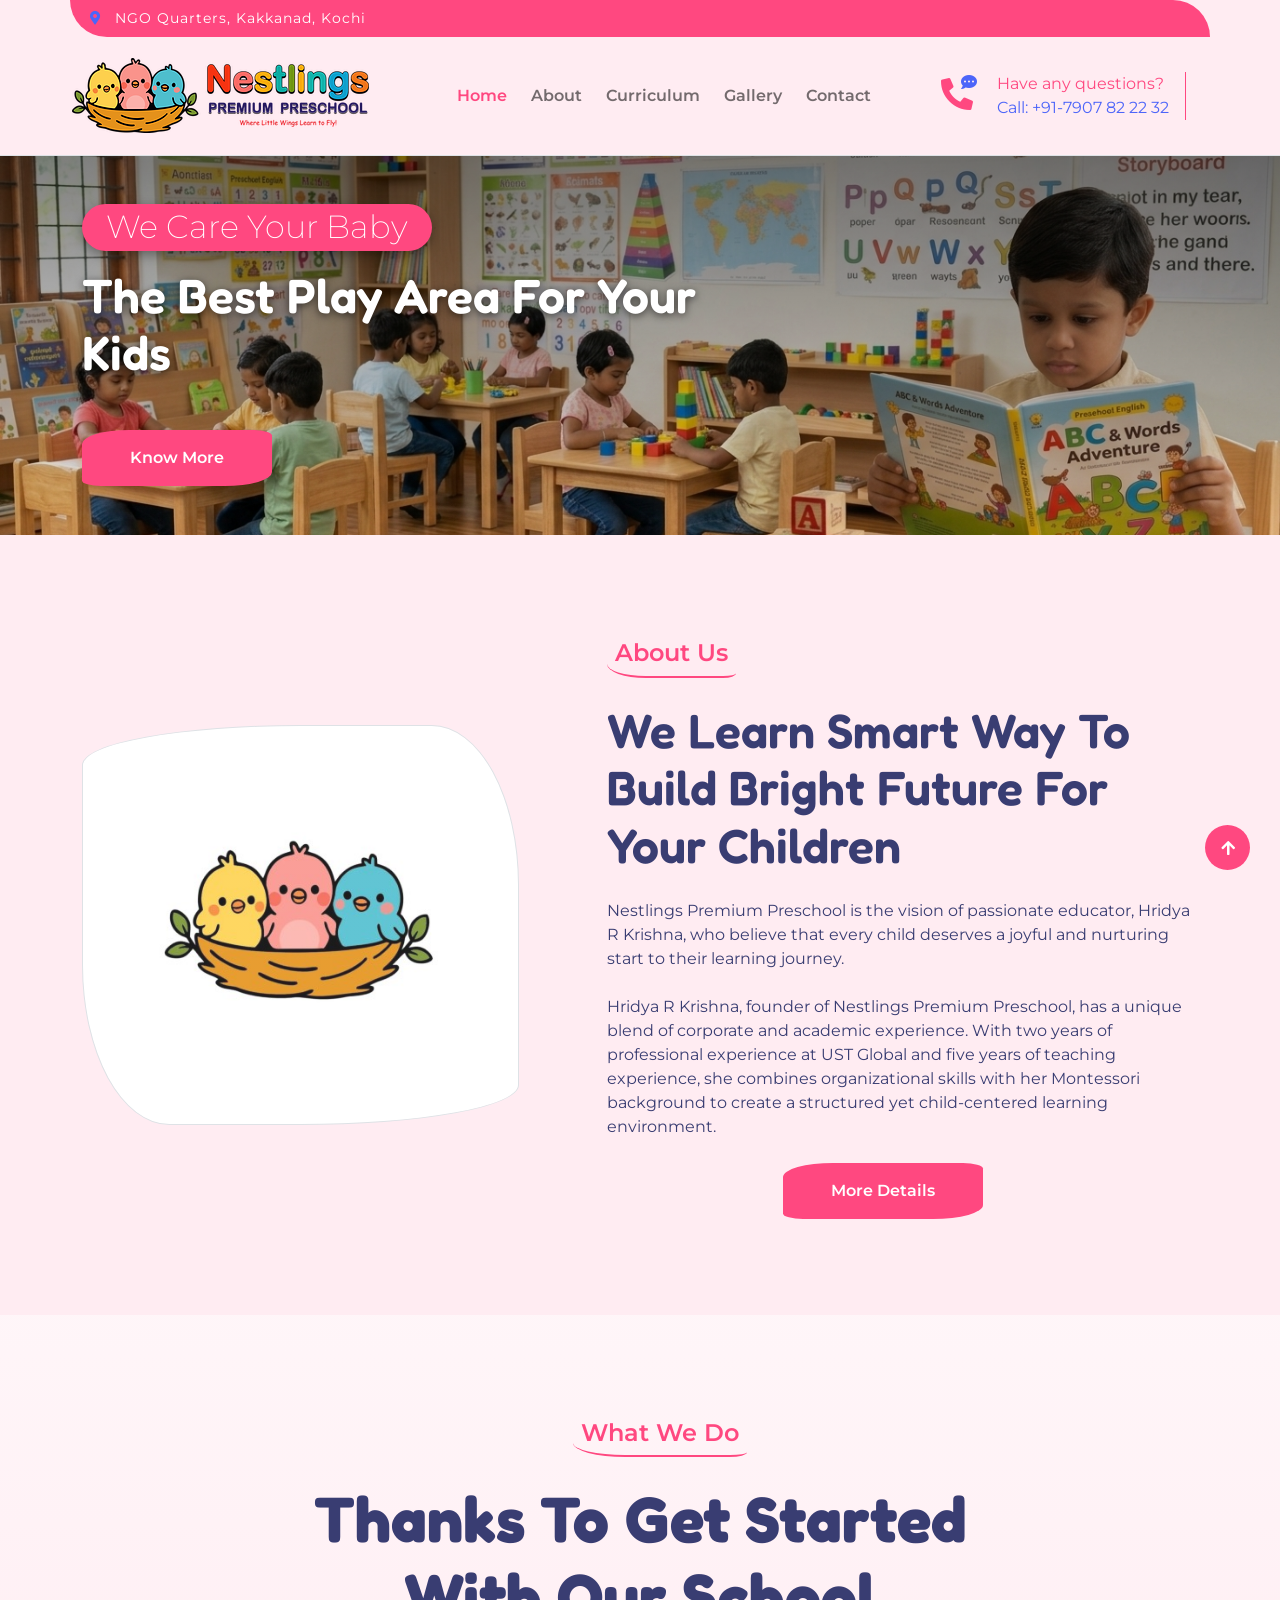
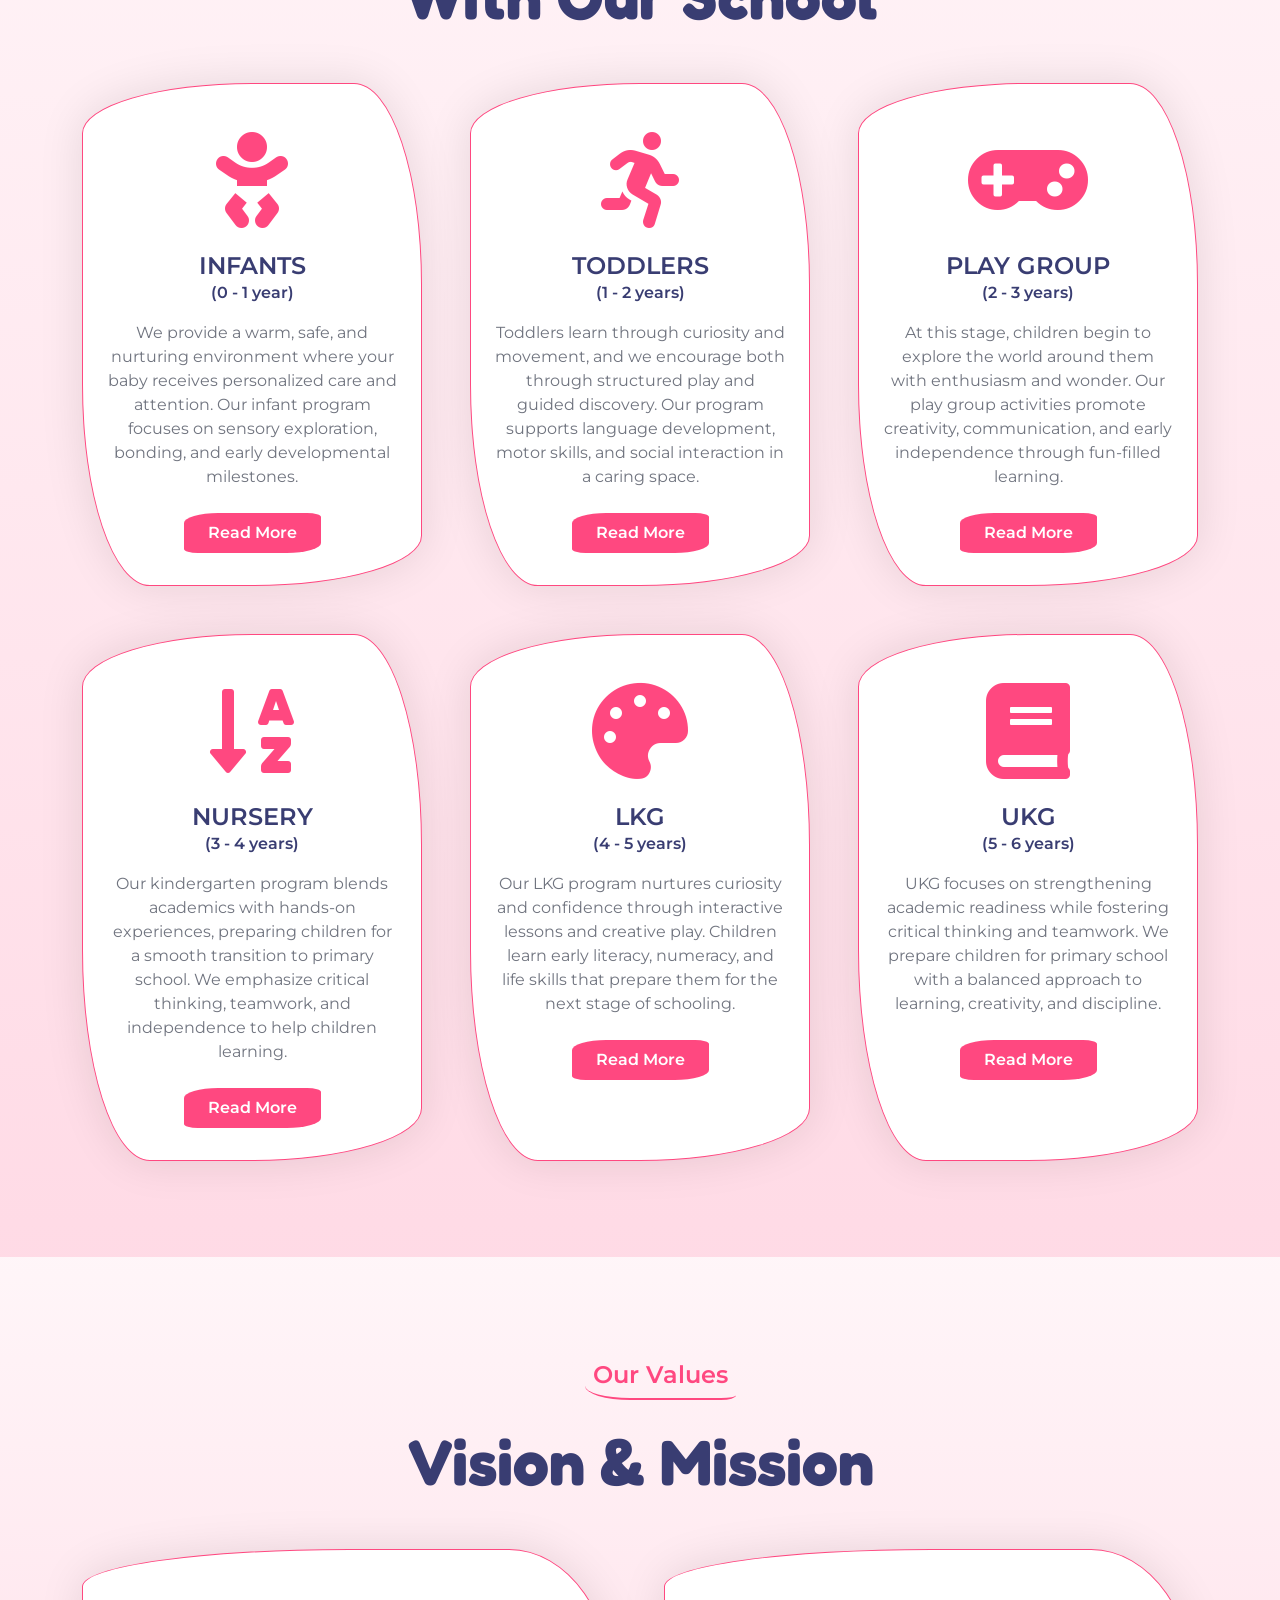
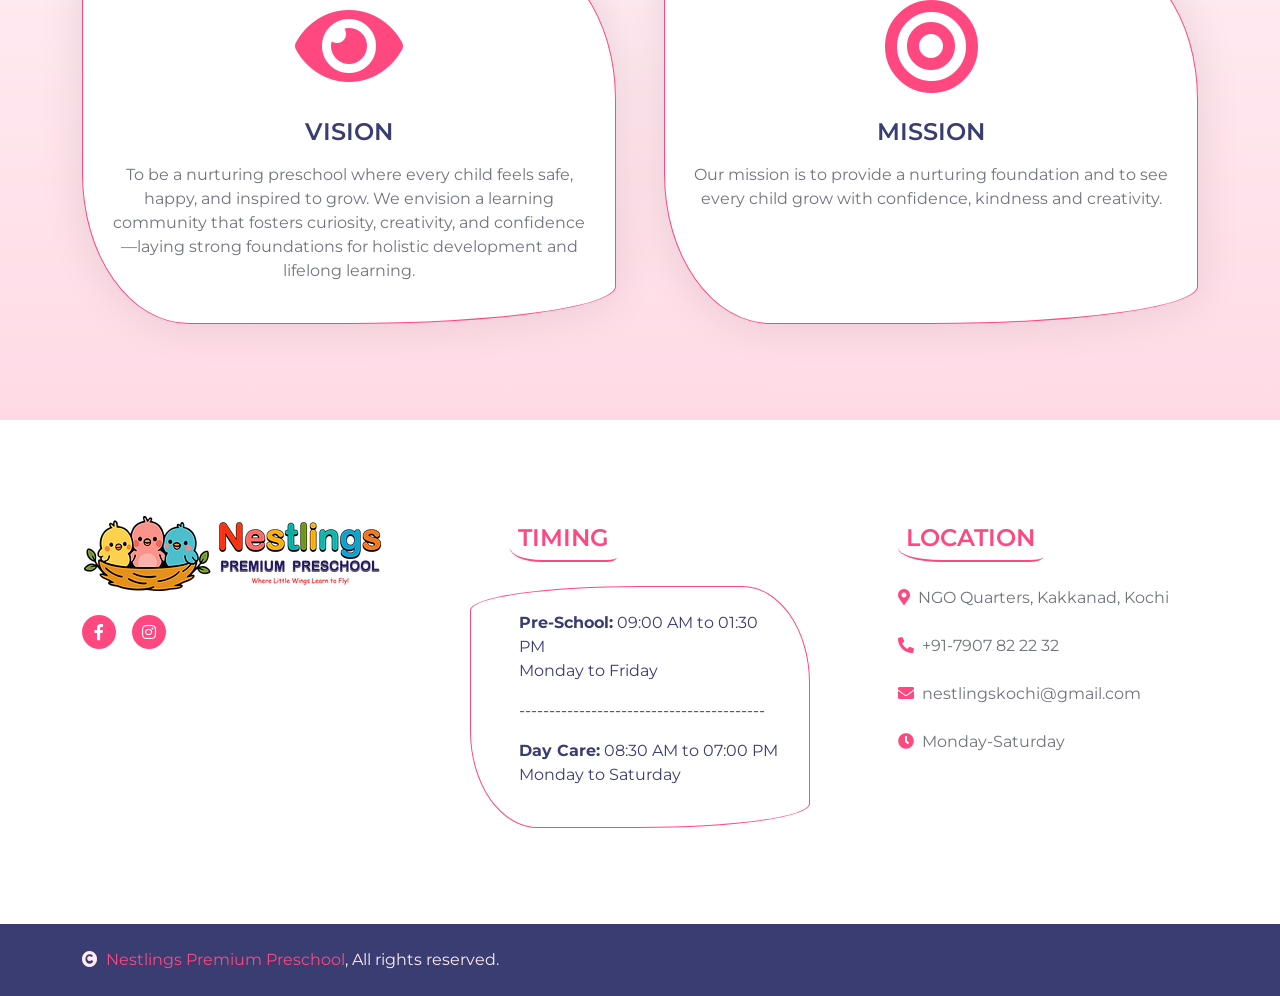
==== commit 68a6b110: "Code Cleanup" ====
--- a/index.html
+++ b/index.html
@@ -4,7 +4,7 @@
     <head>
         <meta charset="utf-8">
         <title>Nestlings Premium Preschool</title>
-        <link rel="icon" type="image/png" href="img/favicon.png">
+        <link rel="icon" type="image/png" href="img/tab.png">
         <meta content="width=device-width, initial-scale=1.0" name="viewport">
         <meta content="" name="keywords">
         <meta content="" name="description">
@@ -16,12 +16,9 @@
 
         <!-- Icon Font Stylesheet -->
         <link rel="stylesheet" href="https://use.fontawesome.com/releases/v5.15.4/css/all.css"/>
-        <link href="https://cdn.jsdelivr.net/npm/bootstrap-icons@1.4.1/font/bootstrap-icons.css" rel="stylesheet">
 
         <!-- Libraries Stylesheet -->
         <link href="lib/animate/animate.min.css" rel="stylesheet">
-        <link href="lib/lightbox/css/lightbox.min.css" rel="stylesheet">
-        <link href="lib/owlcarousel/assets/owl.carousel.min.css" rel="stylesheet">
 
         <!-- Customized Bootstrap Stylesheet -->
         <link href="css/bootstrap.min.css" rel="stylesheet">
@@ -35,83 +32,16 @@
 
     <body>
 
-        <!-- Spinner Start -->
-        <div id="spinner" class="show w-100 vh-100 bg-white position-fixed translate-middle top-50 start-50  d-flex align-items-center justify-content-center">
-            <div class="spinner-grow text-primary" role="status"></div>
-        </div>
-        <!-- Spinner End -->
-
-
-        <!-- Navbar start -->
-        <div class="container-fluid border-bottom bg-light wow fadeIn fixed-top" data-wow-delay="0.1s">
-            <div class="container topbar bg-primary d-none d-lg-block py-2" style="border-radius: 0 40px">
-                <div class="d-flex justify-content-between">
-                    <div class="top-info ps-2">
-                        <small class="me-3"><i class="fas fa-map-marker-alt me-2 text-secondary"></i> <a href="#" class="text-white">NGO Quarters, Kakkanad, Kochi</a></small>
-                        <!--<small class="me-3"><i class="fas fa-envelope me-2 text-secondary"></i><a href="#" class="text-white">Email@Example.com</a></small>-->
-                    </div>
-                    <!--<div class="top-link pe-2">
-                        <a href="" class="btn btn-light btn-sm-square rounded-circle"><i class="fab fa-facebook-f text-secondary"></i></a>
-                        <a href="" class="btn btn-light btn-sm-square rounded-circle"><i class="fab fa-twitter text-secondary"></i></a>
-                        <a href="" class="btn btn-light btn-sm-square rounded-circle"><i class="fab fa-instagram text-secondary"></i></a>
-                        <a href="" class="btn btn-light btn-sm-square rounded-circle me-0"><i class="fab fa-linkedin-in text-secondary"></i></a>
-                    </div>-->
-                </div>
-            </div>
-            <div class="container px-0">
-                <nav class="navbar navbar-light navbar-expand-xl py-3">
-                    <a href="index.html" class="navbar-brand"><img src="img/logo1.png" alt=""></a>
-                    <button class="navbar-toggler py-2 px-3" type="button" data-bs-toggle="collapse" data-bs-target="#navbarCollapse">
-                        <span class="fa fa-bars text-primary"></span>
-                    </button>
-                    <div class="collapse navbar-collapse" id="navbarCollapse">
-                        <div class="navbar-nav mx-auto">
-                            <a href="index.html" class="nav-item nav-link active">Home</a>
-                            <a href="about.html" class="nav-item nav-link">About</a>
-                            <a href="curriculum.html" class="nav-item nav-link">Curriculum</a>
-                            <a href="gallery.html" class="nav-item nav-link">Gallery</a>
-                            <!--<a href="event.html" class="nav-item nav-link">Events</a>-->
-                            <!--<div class="nav-item dropdown">
-                                <a href="#" class="nav-link dropdown-toggle" data-bs-toggle="dropdown">Pages</a>
-                                <div class="dropdown-menu m-0 bg-secondary rounded-0">
-                                    <a href="blog.html" class="dropdown-item">Our Blog</a>
-                                    <a href="team.html" class="dropdown-item">Our Team</a>
-                                    <a href="testimonial.html" class="dropdown-item">Testimonial</a>
-                                    <a href="404.html" class="dropdown-item">404 Page</a>
-                                </div>
-                            </div>-->
-                            <a href="contact.html" class="nav-item nav-link">Contact</a>
-                        </div>
-                        <div class="d-flex me-4">
-                            <div id="phone-tada" class="d-flex align-items-center justify-content-center">
-                                <a href="tel:+917907822232" class="position-relative wow tada" data-wow-delay=".9s" >
-                                    <i class="fa fa-phone-alt text-primary fa-2x me-4"></i>
-                                    <div class="position-absolute" style="top: -7px; left: 20px;">
-                                        <span><i class="fa fa-comment-dots text-secondary"></i></span>
-                                    </div>
-                                </a>
-                            </div>
-                            <div class="d-flex flex-column pe-3 border-end border-primary">
-                                <span class="text-primary">Have any questions?</span>
-                                <a href="tel:+917907822232"><span class="text-secondary">Call: +91-7907 82 22 32</span></a>
-                            </div>
-                        </div>
-                        
-                    </div>
-                </nav>
-            </div>
-        </div>
-        <!-- Navbar End -->
+        <site-header active="index.html"></site-header>
 
 
         <!-- Hero Start -->
         <div class="container-fluid py-5 hero-header wow fadeIn" data-wow-delay="0.1s">
-            <div class="container py-5">
+            <div class="container">
                 <div class="row g-5">
                     <div class="col-lg-7 col-md-12">
-                        <h1 class="mb-3 text-primary">We Care Your Baby</h1>
-                        <h1 class="mb-5 display-1 text-white">The Best Play Area For Your Kids</h1>
-                        <!--<a href="" class="btn btn-primary px-4 py-3 px-md-5  me-4 btn-border-radius">Get Started</a>-->
+                        <h1 class="hero-tag d-inline-block mb-3 px-4 py-1 fs-2 text-white bg-primary">We Care Your Baby</h1>
+                        <h1 class="hero-title mb-5 display-5 text-white">The Best Play Area For Your Kids</h1>
                         <a href="about.html" class="btn btn-primary px-4 py-3 px-md-5 btn-border-radius">Know More</a>
                     </div>
                 </div>
@@ -126,9 +56,6 @@
                 <div class="row g-5 align-items-center">
                     <div class="col-lg-5 wow fadeIn" data-wow-delay="0.1s">
                         <div class="video border">
-                           <!-- <button type="button" class="btn btn-play" data-bs-toggle="modal" data-src="https://www.youtube.com/embed/DWRcNpR6Kdc" data-bs-target="#videoModal">
-                                <span></span>
-                            </button>-->
                         </div>
                     </div>
                     <div class="col-lg-7 wow fadeIn" data-wow-delay="0.3s">
@@ -137,41 +64,13 @@
                         <p class="text-dark mb-4">Nestlings Premium Preschool is the vision of passionate educator, Hridya R Krishna, who believe that every child deserves a joyful and nurturing start to their learning journey.</p>
                         <p class="text-dark mb-4">Hridya R Krishna, founder of Nestlings Premium Preschool, has a unique blend of corporate and academic experience. With two years of professional experience at UST Global and five years of teaching experience, she combines organizational skills with her Montessori background to create a structured yet child-centered learning environment.
                         </p>
-                        <!--<div class="row mb-4">
-                            <div class="col-lg-6">
-                                <h6 class="mb-3"><i class="fas fa-check-circle me-2"></i>Sports Activites</h6>
-                                <h6 class="mb-3"><i class="fas fa-check-circle me-2 text-primary"></i>Outdoor Games</h6>
-                                <h6 class="mb-3"><i class="fas fa-check-circle me-2 text-secondary"></i>Nutritious Food</h6>
-                            </div>
-                            <div class="col-lg-6">
-                                <h6 class="mb-3"><i class="fas fa-check-circle me-2"></i>Highly Secured</h6>
-                                <h6 class="mb-3"><i class="fas fa-check-circle me-2 text-primary"></i>Friendly Environment</h6>
-                                <h6><i class="fas fa-check-circle me-2 text-secondary"></i>Qualified Teachers</h6>
-                            </div>
-                        </div>-->
-                        <a href="about.html" class="btn btn-primary px-5 py-3 btn-border-radius">More Details</a>
-                    </div>
-                </div>
-            </div>
-        </div>
-        <!-- Modal Video -->
-        <!--<div class="modal fade" id="videoModal" tabindex="-1" aria-labelledby="exampleModalLabel" aria-hidden="true">
-            <div class="modal-dialog">
-                <div class="modal-content rounded-0">
-                    <div class="modal-header">
-                        <h5 class="modal-title" id="exampleModalLabel">Youtube Video</h5>
-                        <button type="button" class="btn-close" data-bs-dismiss="modal" aria-label="Close"></button>
-                    </div>
-                    <div class="modal-body">
-                        
-                        <div class="ratio ratio-16x9">
-                            <iframe class="embed-responsive-item" src="" id="video" allowfullscreen allowscriptaccess="always"
-                                allow="autoplay"></iframe>
-                        </div>
-                    </div>
-                </div>
-            </div>
-        </div>-->
+                        <div class="text-center">
+                            <a href="about.html" class="btn btn-primary px-5 py-3 btn-border-radius">More Details</a>
+                        </div>
+                    </div>
+                </div>
+            </div>
+        </div>
         <!-- About End -->
 
 
@@ -267,108 +166,7 @@
         <!-- Service End -->
 
 
-        <!-- Programs Start -->
-        <!--<div class="container-fluid program  py-5">
-            <div class="container py-5">
-                <div class="mx-auto text-center wow fadeIn" data-wow-delay="0.1s" style="max-width: 700px;">
-                    <h4 class="text-primary mb-4 border-bottom border-primary border-2 d-inline-block p-2 title-border-radius">Our Programs</h4>
-                    <h1 class="mb-5 display-3">We Offer An Exclusive Program For Kids</h1>
-                </div>
-                <div class="row g-5 justify-content-center">
-                    <div class="col-md-6 col-lg-6 col-xl-4 wow fadeIn" data-wow-delay="0.1s">
-                        <div class="program-item rounded">
-                            <div class="program-img position-relative">
-                                <div class="overflow-hidden img-border-radius">
-                                    <img src="img/program-1.jpg" class="img-fluid w-100" alt="Image">
-                                </div>
-                                <div class="px-4 py-2 bg-primary text-white program-rate">$60.99</div>
-                            </div>
-                            <div class="program-text bg-white px-4 pb-3">
-                                <div class="program-text-inner">
-                                    <a href="#" class="h4">English For Today</a>
-                                    <p class="mt-3 mb-0">Lorem ipsum dolor sit amet, consectetur adipiscing elit. Donec sed purus consectetur,</p>
-                                </div>
-                            </div>
-                            <div class="program-teacher d-flex align-items-center border-top border-primary bg-white px-4 py-3">
-                                <img src="img/program-teacher.jpg" class="img-fluid rounded-circle p-2 border border-primary bg-white" alt="Image" style="width: 70px; height: 70px;">
-                                <div class="ms-3">
-                                    <h6 class="mb-0 text-primary">Mary Mordern</h6>
-                                    <small>Arts Designer</small>
-                                </div>
-                            </div>
-                            <div class="d-flex justify-content-between px-4 py-2 bg-primary rounded-bottom">
-                                <small class="text-white"><i class="fas fa-wheelchair me-1"></i> 30 Sits</small>
-                                <small class="text-white"><i class="fas fa-book me-1"></i> 11 Lessons</small>
-                                <small class="text-white"><i class="fas fa-clock me-1"></i> 60 Hours</small>
-                            </div>
-                        </div>
-                    </div>
-                    <div class="col-md-6 col-lg-6 col-xl-4 wow fadeIn" data-wow-delay="0.3s">
-                        <div class="program-item rounded">
-                            <div class="program-img position-relative">
-                                <div class="overflow-hidden img-border-radius">
-                                    <img src="img/program-2.jpg" class="img-fluid w-100" alt="Image">
-                                </div>
-                                <div class="px-4 py-2 bg-primary text-white program-rate">$60.99</div>
-                            </div>
-                            <div class="program-text bg-white px-4 pb-3">
-                                <div class="program-text-inner">
-                                    <a href="#" class="h4">Graphics Arts</a>
-                                    <p class="mt-3 mb-0">Lorem ipsum dolor sit amet, consectetur adipiscing elit. Donec sed purus consectetur,</p>
-                                </div>
-                            </div>
-                            <div class="program-teacher d-flex align-items-center border-top border-primary bg-white px-4 py-3">
-                                <img src="img/program-teacher.jpg" class="img-fluid rounded-circle p-2 border border-primary bg-white" alt="" style="width: 70px; height: 70px;">
-                                <div class="ms-3">
-                                    <h6 class="mb-0 text-primary">Mary Mordern</h6>
-                                    <small>Arts Designer</small>
-                                </div>
-                            </div>
-                            <div class="d-flex justify-content-between px-4 py-2 bg-primary rounded-bottom">
-                                <small class="text-white"><i class="fas fa-wheelchair me-1"></i> 30 Sits</small>
-                                <small class="text-white"><i class="fas fa-book me-1"></i> 11 Lessons</small>
-                                <small class="text-white"><i class="fas fa-clock me-1"></i> 60 Hours</small>
-                            </div>
-                        </div>
-                    </div>
-                    <div class="col-md-6 col-lg-6 col-xl-4 wow fadeIn" data-wow-delay="0.5s">
-                        <div class="program-item rounded">
-                            <div class="program-img position-relative">
-                                <div class="overflow-hidden img-border-radius">
-                                    <img src="img/program-3.jpg" class="img-fluid w-100" alt="Image">
-                                </div>
-                                <div class="px-4 py-2 bg-primary text-white program-rate">$60.99</div>
-                            </div>
-                            <div class="program-text bg-white px-4 pb-3">
-                                <div class="program-text-inner">
-                                    <a href="#" class="h4">General Science</a>
-                                    <p class="mt-3 mb-0">Lorem ipsum dolor sit amet, consectetur adipiscing elit. Donec sed purus consectetur,</p>
-                                </div>
-                            </div>
-                            <div class="program-teacher d-flex align-items-center border-top border-primary bg-white px-4 py-3">
-                                <img src="img/program-teacher.jpg" class="img-fluid rounded-circle p-2 border border-primary bg-white" alt="" style="width: 70px; height: 70px;">
-                                <div class="ms-3">
-                                    <h6 class="mb-0 text-primary">Mary Mordern</h6>
-                                    <small>Arts Designer</small>
-                                </div>
-                            </div>
-                            <div class="d-flex justify-content-between px-4 py-2 bg-primary rounded-bottom">
-                                <small class="text-white"><i class="fas fa-wheelchair me-1"></i> 30 Sits</small>
-                                <small class="text-white"><i class="fas fa-book me-1"></i> 11 Lessons</small>
-                                <small class="text-white"><i class="fas fa-clock me-1"></i> 60 Hours</small>
-                            </div>
-                        </div>
-                    </div>
-                    <div class="d-inline-block text-center wow fadeIn" data-wow-delay="0.1s">
-                        <a href="#" class="btn btn-primary px-5 py-3 text-white btn-border-radius">Vew All Programs</a>
-                    </div>
-                </div> 
-            </div>
-        </div>-->
-        <!-- Program End -->
-
-
-        <!-- Events Start -->
+<!-- Events Start -->
         <div class="container-fluid service py-5">
             <div class="container py-5">
                 <div class="mx-auto text-center wow fadeIn" data-wow-delay="0.1s" style="max-width: 700px;">
@@ -407,344 +205,7 @@
         <!-- Events End-->
 
 
-        <!-- Blog Start-->
-        <!--<div class="container-fluid blog py-5">
-            <div class="container py-5">
-                <div class="mx-auto text-center wow fadeIn" data-wow-delay="0.1s" style="max-width: 600px;">
-                    <h4 class="text-primary mb-4 border-bottom border-primary border-2 d-inline-block p-2 title-border-radius">Latest News & Blog</h4>
-                    <h1 class="mb-5 display-3">Read Our Latest News & Blog</h1>
-                </div>
-                <div class="row g-5 justify-content-center">
-                    <div class="col-md-6 col-lg-6 col-xl-4 wow fadeIn" data-wow-delay="0.1s">
-                        <div class="blog-item rounded-bottom">
-                            <div class="blog-img overflow-hidden position-relative img-border-radius">
-                                <img src="img/blog-1.jpg" class="img-fluid w-100" alt="Image">
-                            </div>
-                            <div class="d-flex justify-content-between px-4 py-3 bg-light border-bottom border-primary blog-date-comments">
-                                <small class="text-dark"><i class="fas fa-calendar me-1 text-dark"></i> 29 Nov 2023</small>
-                                <small class="text-dark"><i class="fas fa-comment-alt me-1 text-dark"></i> Comments (15)</small>
-                            </div>
-                            <div class="blog-content d-flex align-items-center px-4 py-3 bg-light">
-                                <div class="overflow-hidden rounded-circle rounded-top border border-primary">
-                                    <img src="img/program-teacher.jpg" class="img-fluid rounded-circle p-2 rounded-top" alt="Image" style="width: 70px; height: 70px; border-style: dotted; border-color: var(--bs-primary) !important;">
-                                </div>
-                                <div class="ms-3">
-                                    <h6 class="text-primary">Mary Mordern</h6>
-                                    <p class="text-muted">Baby Care</p>
-                                </div>
-                            </div>
-                            <div class="px-4 pb-4 bg-light rounded-bottom">
-                                <div class="blog-text-inner">
-                                    <a href="#" class="h4">How to pay attention to your child?</a>
-                                    <p class="mt-3 mb-4">Lorem ipsum dolor sit amet, consectetur adipiscing elit. Donec sed purus</p>
-                                </div>
-                                <div class="text-center">
-                                    <a href="#" class="btn btn-primary text-white px-4 py-2 mb-3 btn-border-radius">View Details</a>
-                                </div>
-                            </div>
-                        </div>
-                    </div>
-                    <div class="col-md-6 col-lg-6 col-xl-4 wow fadeIn" data-wow-delay="0.3s">
-                        <div class="blog-item rounded-bottom">
-                            <div class="blog-img overflow-hidden position-relative img-border-radius">
-                                <img src="img/blog-2.jpg" class="img-fluid w-100" alt="Image">
-                            </div>
-                            <div class="d-flex justify-content-between px-4 py-3 bg-light border-bottom border-primary blog-date-comments">
-                                <small class="text-dark"><i class="fas fa-calendar me-1 text-dark"></i> 29 Nov 2023</small>
-                                <small class="text-dark"><i class="fas fa-comment-alt me-1 text-dark"></i> Comments (15)</small>
-                            </div>
-                            <div class="blog-content d-flex align-items-center px-4 py-3 bg-light">
-                                <div class="overflow-hidden rounded-circle rounded-top border border-primary">
-                                    <img src="img/program-teacher.jpg" class="img-fluid rounded-circle p-2 rounded-top" alt="" style="width: 70px; height: 70px; border-style: dotted; border-color: var(--bs-primary) !important;">
-                                </div>
-                                <div class="ms-3">
-                                    <h6 class="text-primary">Mary Mordern</h6>
-                                    <p class="text-muted">Baby Care</p>
-                                </div>
-                            </div>
-                            <div class="px-4 pb-4 bg-light rounded-bottom">
-                                <div class="blog-text-inner">
-                                    <a href="#" class="h4">Play outdoor sports with your child</a>
-                                    <p class="mt-3 mb-4">Lorem ipsum dolor sit amet, consectetur adipiscing elit. Donec sed purus</p>
-                                </div>
-                                <div class="text-center">
-                                    <a href="#" class="btn btn-primary text-white px-4 py-2 mb-3 btn-border-radius">View Details</a>
-                                </div>
-                            </div>
-                        </div>
-                    </div>
-                    <div class="col-md-6 col-lg-6 col-xl-4 wow fadeIn" data-wow-delay="0.5s">
-                        <div class="blog-item rounded-bottom">
-                            <div class="blog-img overflow-hidden position-relative img-border-radius">
-                                <img src="img/blog-3.jpg" class="img-fluid w-100" alt="Image">
-                            </div>
-                            <div class="d-flex justify-content-between px-4 py-3 bg-light border-bottom border-primary blog-date-comments">
-                                <small class="text-dark"><i class="fas fa-calendar me-1 text-dark"></i> 29 Nov 2023</small>
-                                <small class="text-dark"><i class="fas fa-comment-alt me-1 text-dark"></i> Comments (15)</small>
-                            </div>
-                            <div class="blog-content d-flex align-items-center px-4 py-3 bg-light">
-                                <div class="overflow-hidden rounded-circle rounded-top border border-primary">
-                                    <img src="img/program-teacher.jpg" class="img-fluid rounded-circle p-2 rounded-top" alt="" style="width: 70px; height: 70px; border-style: dotted; border-color: var(--bs-primary) !important;">
-                                </div>
-                                <div class="ms-3">
-                                    <h6 class="text-primary">Mary Mordern</h6>
-                                    <p class="text-muted">Baby Care</p>
-                                </div>
-                            </div>
-                            <div class="px-4 pb-4 bg-light rounded-bottom">
-                                <div class="blog-text-inner">
-                                    <a href="#" class="h4">How to make time for your kids?</a>
-                                    <p class="mt-3 mb-4">Lorem ipsum dolor sit amet, consectetur adipiscing elit. Donec sed purus</p>
-                                </div>
-                                <div class="text-center">
-                                    <a href="#" class="btn btn-primary text-white px-4 py-2 mb-3 btn-border-radius">View Details</a>
-                                </div>
-                            </div>
-                        </div>
-                    </div>
-                </div>
-            </div>
-        </div>-->
-        <!-- Blog End-->
-
-
-        <!-- Team Start-->
-        <!--<div class="container-fluid team py-5">
-            <div class="container py-5">
-                <div class="mx-auto text-center wow fadeIn" data-wow-delay="0.1s" style="max-width: 600px;">
-                    <h4 class="text-primary mb-4 border-bottom border-primary border-2 d-inline-block p-2 title-border-radius">Our Team</h4>
-                    <h1 class="mb-5 display-3">Meet With Our Expert Teacher</h1>
-                </div>
-                <div class="row g-5 justify-content-center">
-                    <div class="col-md-6 col-lg-4 col-xl-3 wow fadeIn" data-wow-delay="0.1s">
-                        <div class="team-item border border-primary img-border-radius overflow-hidden">
-                            <img src="img/team-1.jpg" class="img-fluid w-100" alt="">
-                            <div class="team-icon d-flex align-items-center justify-content-center">
-                                <a class="share btn btn-primary btn-md-square text-white rounded-circle me-3" href=""><i class="fas fa-share-alt"></i></a>
-                                <a class="share-link btn btn-primary btn-md-square text-white rounded-circle me-3" href=""><i class="fab fa-facebook-f"></i></a>
-                                <a class="share-link btn btn-primary btn-md-square text-white rounded-circle me-3" href=""><i class="fab fa-twitter"></i></a>
-                                <a class="share-link btn btn-primary btn-md-square text-white rounded-circle" href=""><i class="fab fa-instagram"></i></a>
-                            </div>
-                            <div class="team-content text-center py-3">
-                                <h4 class="text-primary">Linda Carlson</h4>
-                                <p class="text-muted mb-2">English Teacher</p>
-                            </div>
-                        </div>
-                    </div>
-                    <div class="col-md-6 col-lg-4 col-xl-3 wow fadeIn" data-wow-delay="0.3s">
-                        <div class="team-item border border-primary img-border-radius overflow-hidden">
-                            <img src="img/team-2.jpg" class="img-fluid w-100" alt="">
-                            <div class="team-icon d-flex align-items-center justify-content-center">
-                                <a class="share btn btn-primary btn-md-square text-white rounded-circle me-3" href=""><i class="fas fa-share-alt"></i></a>
-                                <a class="share-link btn btn-primary btn-md-square text-white rounded-circle me-3" href=""><i class="fab fa-facebook-f"></i></a>
-                                <a class="share-link btn btn-primary btn-md-square text-white rounded-circle me-3" href=""><i class="fab fa-twitter"></i></a>
-                                <a class="share-link btn btn-primary btn-md-square text-white rounded-circle" href=""><i class="fab fa-instagram"></i></a>
-                            </div>
-                            <div class="team-content text-center py-3">
-                                <h4 class="text-primary">Linda Carlson</h4>
-                                <p class="text-muted mb-2">English Teacher</p>
-                            </div>
-                        </div>
-                    </div>
-                    <div class="col-md-6 col-lg-4 col-xl-3 wow fadeIn" data-wow-delay="0.5s">
-                        <div class="team-item border border-primary img-border-radius overflow-hidden">
-                            <img src="img/team-3.jpg" class="img-fluid w-100" alt="">
-                            <div class="team-icon d-flex align-items-center justify-content-center">
-                                <a class="share btn btn-primary btn-md-square text-white rounded-circle me-3" href=""><i class="fas fa-share-alt"></i></a>
-                                <a class="share-link btn btn-primary btn-md-square text-white rounded-circle me-3" href=""><i class="fab fa-facebook-f"></i></a>
-                                <a class="share-link btn btn-primary btn-md-square text-white rounded-circle me-3" href=""><i class="fab fa-twitter"></i></a>
-                                <a class="share-link btn btn-primary btn-md-square text-white rounded-circle" href=""><i class="fab fa-instagram"></i></a>
-                            </div>
-                            <div class="team-content text-center py-3">
-                                <h4 class="text-primary">Linda Carlson</h4>
-                                <p class="text-muted mb-2">English Teacher</p>
-                            </div>
-                        </div>
-                    </div>
-                    <div class="col-md-6 col-lg-4 col-xl-3 wow fadeIn" data-wow-delay="0.7s">
-                        <div class="team-item border border-primary img-border-radius overflow-hidden">
-                            <img src="img/team-4.jpg" class="img-fluid w-100" alt="">
-                            <div class="team-icon d-flex align-items-center justify-content-center">
-                                <a class="share btn btn-primary btn-md-square text-white rounded-circle me-3" href=""><i class="fas fa-share-alt"></i></a>
-                                <a class="share-link btn btn-primary btn-md-square text-white rounded-circle me-3" href=""><i class="fab fa-facebook-f"></i></a>
-                                <a class="share-link btn btn-primary btn-md-square text-white rounded-circle me-3" href=""><i class="fab fa-twitter"></i></a>
-                                <a class="share-link btn btn-primary btn-md-square text-white rounded-circle" href=""><i class="fab fa-instagram"></i></a>
-                            </div>
-                            <div class="team-content text-center py-3">
-                                <h4 class="text-primary">Linda Carlson</h4>
-                                <p class="text-muted mb-2">English Teacher</p>
-                            </div>
-                        </div>
-                    </div>
-                </div>
-            </div>
-        </div>-->
-        <!-- Team End-->
-
-
-        <!-- Testimonial Start -->
-        <!--<div class="container-fluid testimonial py-5">
-            <div class="container py-5">
-                <div class="mx-auto text-center wow fadeIn" data-wow-delay="0.1s" style="max-width: 700px;">
-                    <h4 class="text-primary mb-4 border-bottom border-primary border-2 d-inline-block p-2 title-border-radius">Our Testimonials</h4>
-                    <h1 class="mb-5 display-3">Parents Say About Us</h1>
-                </div>
-                <div class="owl-carousel testimonial-carousel wow fadeIn" data-wow-delay="0.3s">
-                    <div class="testimonial-item img-border-radius bg-light border border-primary p-4">
-                        <div class="p-4 position-relative">
-                            <i class="fa fa-quote-right fa-2x text-primary position-absolute" style="top: 15px; right: 15px;"></i>
-                            <div class="d-flex align-items-center">
-                                <div class="border border-primary bg-white rounded-circle">
-                                    <img src="img/testimonial-2.jpg" class="rounded-circle p-2" style="width: 80px; height: 80px; border-style: dotted; border-color: var(--bs-primary);" alt="">
-                                </div>
-                                <div class="ms-4">
-                                    <h4 class="text-dark">Client Name</h4>
-                                    <p class="m-0 pb-3">Profession</p>
-                                    <div class="d-flex pe-5">
-                                        <i class="fas fa-star text-primary"></i>
-                                        <i class="fas fa-star text-primary"></i>
-                                        <i class="fas fa-star text-primary"></i>
-                                        <i class="fas fa-star text-primary"></i>
-                                        <i class="fas fa-star text-primary"></i>
-                                    </div>
-                                </div>
-                            </div>
-                            <div class="border-top border-primary mt-4 pt-3">
-                                <p class="mb-0">Lorem Ipsum is simply dummy text of the printing Ipsum has been the industry's standard dummy text ever since the 1500s,
-                                </p>
-                            </div>
-                        </div>
-                    </div>
-                    <div class="testimonial-item img-border-radius bg-light border border-primary p-4">
-                        <div class="p-4 position-relative">
-                            <i class="fa fa-quote-right fa-2x text-primary position-absolute" style="top: 15px; right: 15px;"></i>
-                            <div class="d-flex align-items-center">
-                                <div class="border border-primary bg-white rounded-circle">
-                                    <img src="img/testimonial-2.jpg" class="rounded-circle p-2" style="width: 80px; height: 80px; border-style: dotted; border-color: var(--bs-primary);" alt="">
-                                </div>
-                                <div class="ms-4">
-                                    <h4 class="text-dark">Client Name</h4>
-                                    <p class="m-0 pb-3">Profession</p>
-                                    <div class="d-flex pe-5">
-                                        <i class="fas fa-star text-primary"></i>
-                                        <i class="fas fa-star text-primary"></i>
-                                        <i class="fas fa-star text-primary"></i>
-                                        <i class="fas fa-star text-primary"></i>
-                                        <i class="fas fa-star text-primary"></i>
-                                    </div>
-                                </div>
-                            </div>
-                            <div class="border-top border-primary mt-4 pt-3">
-                                <p class="mb-0">Lorem Ipsum is simply dummy text of the printing Ipsum has been the industry's standard dummy text ever since the 1500s,
-                                </p>
-                            </div>
-                        </div>
-                    </div>
-                    <div class="testimonial-item img-border-radius bg-light border border-primary p-4">
-                        <div class="p-4 position-relative">
-                            <i class="fa fa-quote-right fa-2x text-primary position-absolute" style="top: 15px; right: 15px;"></i>
-                            <div class="d-flex align-items-center">
-                                <div class="border border-primary bg-white rounded-circle">
-                                    <img src="img/testimonial-2.jpg" class="rounded-circle p-2" style="width: 80px; height: 80px; border-style: dotted; border-color: var(--bs-primary);" alt="">
-                                </div>
-                                <div class="ms-4">
-                                    <h4 class="text-dark">Client Name</h4>
-                                    <p class="m-0 pb-3">Profession</p>
-                                    <div class="d-flex pe-5">
-                                        <i class="fas fa-star text-primary"></i>
-                                        <i class="fas fa-star text-primary"></i>
-                                        <i class="fas fa-star text-primary"></i>
-                                        <i class="fas fa-star text-primary"></i>
-                                        <i class="fas fa-star text-primary"></i>
-                                    </div>
-                                </div>
-                            </div>
-                            <div class="border-top border-primary mt-4 pt-3">
-                                <p class="mb-0">Lorem Ipsum is simply dummy text of the printing Ipsum has been the industry's standard dummy text ever since the 1500s,
-                                </p>
-                            </div>
-                        </div>
-                    </div>
-                </div>
-            </div>
-        </div>-->
-        <!-- Testimonial End -->
-
-
-        <!-- Footer Start -->
-        <div class="container-fluid footer py-5 wow fadeIn" data-wow-delay="0.1s">
-            <div class="container py-5">
-                <div class="row g-5">
-                    <div class="col-md-6 col-lg-4 col-xl-4">
-                        <div class="footer-item">
-                            <a href="index.html" class="navbar-brand"><img src="img/logo1.png" alt=""></a><br><br>
-                            
-                            <div class="footer-icon d-flex">
-                                    <a  href="https://www.facebook.com/profile.php?id=61581985345252" class="btn btn-primary btn-sm-square me-3 rounded-circle text-white" target="_blank"><i class="fab fa-facebook-f"></i></a>
-                                    <a href="https://www.instagram.com/nestlings_kochi/" class="btn btn-primary btn-sm-square me-3 rounded-circle text-white" target="_blank"><i class="fab fa-instagram"></i></a>
-<!--                                    <a href="#" class="btn btn-primary btn-sm-square me-3 rounded-circle text-white"><i class="fab fa-twitter"></i></a>
-                                    
-                                    <a href="#" class="btn btn-primary btn-sm-square rounded-circle text-white"><i class="fab fa-linkedin-in"></i></a>-->
-                                </div>
-                                
-                        </div>
-                    </div>
-                    
-                    
-                    <div class="col-md-6 col-lg-4 col-xl-4">
-                        <div class="footer-item">
-                        <h4 class="text-primary mb-4 border-bottom border-primary border-2 d-inline-block p-2 title-border-radius">TIMING</h4>
-                            <div class="d-flex flex-column p-4 ps-5 text-dark border border-primary" 
-                            style="border-radius: 50% 20% / 10% 40%;">
-                                <p><b>Pre-School:</b> 09:00 AM to 01:30 PM<br>Monday to Friday</p>
-                                <p>-----------------------------------------</p>
-                                <p><b>Day Care:</b> 08:30 AM to 07:00 PM<br>Monday to Saturday<br></p>
-                            </div>
-                        </div>
-                    </div>
-                    <div class="col-md-6 col-lg-4 col-xl-4">
-                        <div class="footer-item">
-                            <h4 class="text-primary mb-4 border-bottom border-primary border-2 d-inline-block p-2 title-border-radius">LOCATION</h4>
-                            <div class="d-flex flex-column align-items-start">
-                                <a class="text-body mb-4"><i class="fa fa-map-marker-alt text-primary me-2"></i>NGO Quarters, Kakkanad, Kochi</a>
-                                <a href="tel:+917907822232" class="text-start rounded-0 text-body mb-4"><i class="fa fa-phone-alt text-primary me-2"></i>+91-7907 82 22 32</a>
-                                <a href="mailto:nestlingskochi@gmail.com" target="_blank" class="text-start rounded-0 text-body mb-4"><i class="fas fa-envelope text-primary me-2"></i>nestlingskochi@gmail.com</a>
-                                <a class="text-start rounded-0 text-body mb-4"><i class="fa fa-clock text-primary me-2"></i>Monday-Saturday</a>
-                                
-                            </div>
-                        </div>
-                    </div>
-                    
-                </div>
-            </div>
-        </div>
-        <!-- Footer End -->
-
-        <!-- Insert your custom element anywhere -->
-        <shared-div></shared-div>
-
-
-        <!-- Copyright Start -->
-        <div class="container-fluid copyright bg-dark py-4">
-            <div class="container">
-                <div class="row">
-                    <div class="col-md-6 text-center text-md-start mb-3 mb-md-0">
-                        <span class="text-light"><a href="#"><i class="fas fa-copyright text-light me-2"></i>Nestlings Premium Preschool</a>, All rights reserved.</span>
-                    </div>
-                    <div class="col-md-6 my-auto text-center text-md-end text-white">
-                        <!--/*** This template is free as long as you keep the below author’s credit link/attribution link/backlink. ***/-->
-                        <!--/*** If you'd like to use the template without the below author’s credit link/attribution link/backlink, ***/-->
-                        <!--/*** you can purchase the Credit Removal License from "https://htmlcodex.com/credit-removal". ***/-->
-                        <!--Designed By <a class="border-bottom" href="https://htmlcodex.com">HTML Codex</a>-->
-                    </div>
-                </div>
-            </div>
-        </div>
-        <!-- Copyright End -->
-
-
-        <!-- Back to Top -->
-        <a href="#" class="btn btn-primary border-3 border-primary rounded-circle back-to-top"><i class="fa fa-arrow-up"></i></a>   
+<site-footer></site-footer>
 
         
     <!-- JavaScript Libraries -->
@@ -752,9 +213,9 @@
     <script src="https://cdn.jsdelivr.net/npm/bootstrap@5.0.0/dist/js/bootstrap.bundle.min.js"></script>
     <script src="lib/wow/wow.min.js"></script>
     <script src="lib/easing/easing.min.js"></script>
-    <script src="lib/waypoints/waypoints.min.js"></script>
-    <script src="lib/lightbox/js/lightbox.min.js"></script>
-    <script src="lib/owlcarousel/owl.carousel.min.js"></script>
+
+    <!-- Shared header/footer components (must load before main.js) -->
+    <script src="js/shared-component.js"></script>
 
     <!-- Template Javascript -->
     <script src="js/main.js"></script>
--- a/css/style.css
+++ b/css/style.css
@@ -235,10 +235,29 @@
 /*** Hero Header ***/
 .hero-header,
 .page-header {
-    background: linear-gradient(rgba(0, 0, 0, 0.5), rgba(0, 0, 0, 0.05)), url(../img/hero-img.jpg);
+    background: linear-gradient(rgba(0, 0, 0, 0.5), rgba(0, 0, 0, 0.05)), url(../img/banner.jpg);
     background-position: center center;
     background-repeat: no-repeat;
     background-size: cover;
+    /* Same banner height on every page (home + inner pages) */
+    min-height: 380px;
+    display: flex;
+    align-items: center;
+}
+
+/* Readable hero text over the photo */
+.hero-header .hero-tag {
+    border-radius: 50px;
+    box-shadow: 0 4px 12px rgba(0, 0, 0, .35);
+}
+
+.hero-header .hero-title {
+    text-shadow: 0 2px 8px rgba(0, 0, 0, .6);
+}
+
+.hero-header > .container,
+.page-header > .container {
+    width: 100%;
 }
 /*** Hero Header ***/
 
@@ -255,128 +274,21 @@
     border-radius: 10px;
 }
 
-.video .btn-play {
-    position: absolute;
-    z-index: 3;
-    top: 50%;
-    left: 50%;
-    transform: translateX(-50%) translateY(-50%);
-    box-sizing: content-box;
-    display: block;
-    width: 32px;
-    height: 44px;
-    border-radius: 50%;
-    border: none;
-    outline: none;
-    padding: 18px 20px 18px 28px;
-}
-
-.video .btn-play:before {
-    content: "";
-    position: absolute;
-    z-index: 0;
-    left: 50%;
-    top: 50%;
-    transform: translateX(-50%) translateY(-50%);
-    display: block;
-    width: 100px;
-    height: 100px;
-    background: var(--bs-secondary);
-    border-radius: 50%;
-    animation: pulse-border 1500ms ease-out infinite;
-}
-
-.video .btn-play:after {
-    content: "";
-    position: absolute;
-    z-index: 1;
-    left: 50%;
-    top: 50%;
-    transform: translateX(-50%) translateY(-50%);
-    display: block;
-    width: 100px;
-    height: 100px;
-    background: var(--bs-primary);
-    border-radius: 50%;
-    transition: all 200ms;
-}
-
-.video .btn-play img {
-    position: relative;
-    z-index: 3;
-    max-width: 100%;
-    width: auto;
-    height: auto;
-}
-
-.video .btn-play span {
-    display: block;
-    position: relative;
-    z-index: 3;
-    width: 0;
-    height: 0;
-    border-left: 32px solid var(--bs-white);
-    border-top: 22px solid transparent;
-    border-bottom: 22px solid transparent;
-}
-
-@keyframes pulse-border {
-    0% {
-        transform: translateX(-50%) translateY(-50%) translateZ(0) scale(1);
-        opacity: 1;
-    }
-
-    100% {
-        transform: translateX(-50%) translateY(-50%) translateZ(0) scale(1.5);
-        opacity: 0;
-    }
-}
-
-#videoModal {
-    z-index: 99999;
-}
-
-#videoModal .modal-dialog {
-    position: relative;
-    max-width: 800px;
-    margin: 60px auto 0 auto;
-}
-
-#videoModal .modal-body {
-    position: relative;
-    padding: 0px;
-}
-
-#videoModal .close {
-    position: absolute;
-    width: 30px;
-    height: 30px;
-    right: 0px;
-    top: -30px;
-    z-index: 999;
-    font-size: 30px;
-    font-weight: normal;
-    color: #FFFFFF;
-    background: #000000;
-    opacity: 1;
-}
-
 .video.border {
     border-radius: 50% 20% / 10% 40%;
 }
 
-.about {
-    background: linear-gradient(rgba(255, 255, 255, 0.8), rgba(255, 255, 255, 0.8)), url(../img/background.jpg);
-    background-position: center center;
-    background-repeat: no-repeat;
-    background-size: cover;
-}
 /*** About End ***/
 
 
 /*** service Start ***/
 .service {
     background: linear-gradient(rgba(255, 72, 128, 0.05), rgba(255, 72, 128, 0.2));
+}
+
+/* Variant without the gradient band behind the grid */
+.service.service-plain {
+    background: none;
 }
 
 .service .service-item {
@@ -443,57 +355,12 @@
 /*** Service End ***/
 
 
-/*** Programs Start ***/
-.program {
-    background: linear-gradient(rgba(255, 72, 128, 0.1), rgba(255, 72, 128, 0.1));
-}
-
-.program .program-item .program-img .program-rate {
-    position: absolute;
-    width: 100px; 
-    top: -20px; 
-    left: 50%; 
-    margin-left: -50px; 
-    border-radius: 10% / 50%;
-}
-
-.program .program-item .program-text {
-    padding-top: 150px; 
-    margin-top: -125px;
-}
-
-.program .program-item .program-img img,
-.program .program-item .program-teacher img,
-.program .program-item:hover .program-text-inner a.h4 {
-    transition: 0.5s;
-}
-
-.program .program-item:hover .program-img img,
-.program .program-item:hover .program-teacher img {
-    transform: scale(1.2);
-}
-
-.program .program-item:hover .program-text-inner a.h4 {
-    color: var(--bs-primary) !important;
-}
-/*** Programs End ***/
-
-
 /*** Events Start ***/
 .events .events-item {
     width: 100%;
     height: 100%;
     border-radius: 30%;
     position: relative;
-}
-
-.events .events-item .events-inner .events-rate {
-    position: absolute;
-    width: 120px; 
-    top: -20px; 
-    left: 50%; 
-    margin-left: -60px; 
-    border-radius: 10% / 50%;
 }
 
 .events .events-item .events-inner .events-img .event-overlay {
@@ -542,125 +409,6 @@
 }
 /*** Events End ***/
 
-
-/*** Blog Start ***/
-.blog .blog-item .blog-img::after {
-    position: absolute;
-    content: "";
-    width: 100%;
-    height: 0;
-    top: 0;
-    left: 0;
-    bottom: auto;
-    background: rgba(77, 101, 249, .7);
-    border-radius: 10px 10px 0 0;
-    transition: 0.5s;
-}
-
-.blog .blog-item:hover .blog-img::after {
-    height: 100%;
-    opacity: 1;
-}
-
-.blog .blog-item .blog-date-comments {
-    padding-top: 150px !important; 
-    margin-top: -125px;
-}
-
-.blog .blog-item .blog-img img,
-.blog .blog-item .blog-content img,
-.blog .blog-item .blog-text-inner a.h4 {
-    transition: 0.5s;
-}
-
-.blog .blog-item:hover .blog-img img {
-    transform: scale(1.3);
-}
-
-.blog .blog-item:hover .blog-content img {
-    transform: scale(1.3);
-}
-
-.blog .blog-item:hover .blog-text-inner a.h4 {
-    color: var(--bs-primary);
-}
-/*** Blog End ***/
-
-
-
-/*** Team Start ***/
-.team .team-item {
-    position: relative;
-    width: 100%;
-    height: 100%;
-}
-
-.team .team-item .team-icon {
-    position: absolute;
-    bottom: 120px;
-    left: 50%;
-    transform: translateX(-50%);
-}
-
-.team .team-item .team-icon a.share-link {
-    opacity: 0;
-    transition: 0.5s;
-}
-
-.team .team-item:hover .team-icon a.share-link {
-    opacity: 1;
-}
-
-.team .team-item .team-content,
-.team .team-item .team-content h4,
-.team .team-item .team-content p {
-    transition: 0.5s;
-}
-
-.team .team-item:hover .team-content {
-    background: var(--bs-primary) !important;
-    border-radius: 0 0 10px 10px;
-}
-
-.team .team-item:hover .team-content h4 {
-    color: var(--bs-white) !important;
-}
-
-.team .team-item:hover .team-content p {
-    color: var(--bs-dark) !important;
-}
-/*** Team end ***/
-
-
-/*** testimonial Start ***/
-.testimonial .testimonial-carousel {
-    position: relative;
-    
-}
-
-.testimonial .testimonial-carousel .owl-dots {
-    margin-top: 30px;
-    display: flex;
-    align-items: center;
-    justify-content: center;
-}
-
-.testimonial .testimonial-carousel .owl-dot {
-    position: relative;
-    display: inline-block;
-    margin: 0 5px;
-    width: 15px;
-    height: 15px;
-    background: var(--bs-primary);
-    border-radius: 10px;
-    transition: 0.5s;
-}
-
-.testimonial .testimonial-carousel .owl-dot.active {
-    width: 30px;
-    background: var(--bs-secondary);
-}
-/*** testimonial End ***/
 
 .map-container {
   position: relative;
@@ -687,13 +435,6 @@
 }
 
 /*** Footer Start ***/
-.footer {
-    background: linear-gradient(rgba(255, 255, 255, .8), rgba(255, 255, 255, 1)), url(../img/background.jpg);
-    background-position: top center;
-    background-repeat: no-repeat;
-    background-size: cover;
-}
-
 .footer .footer-galary-img img {
     width: 100%;
     border-style: dotted; 
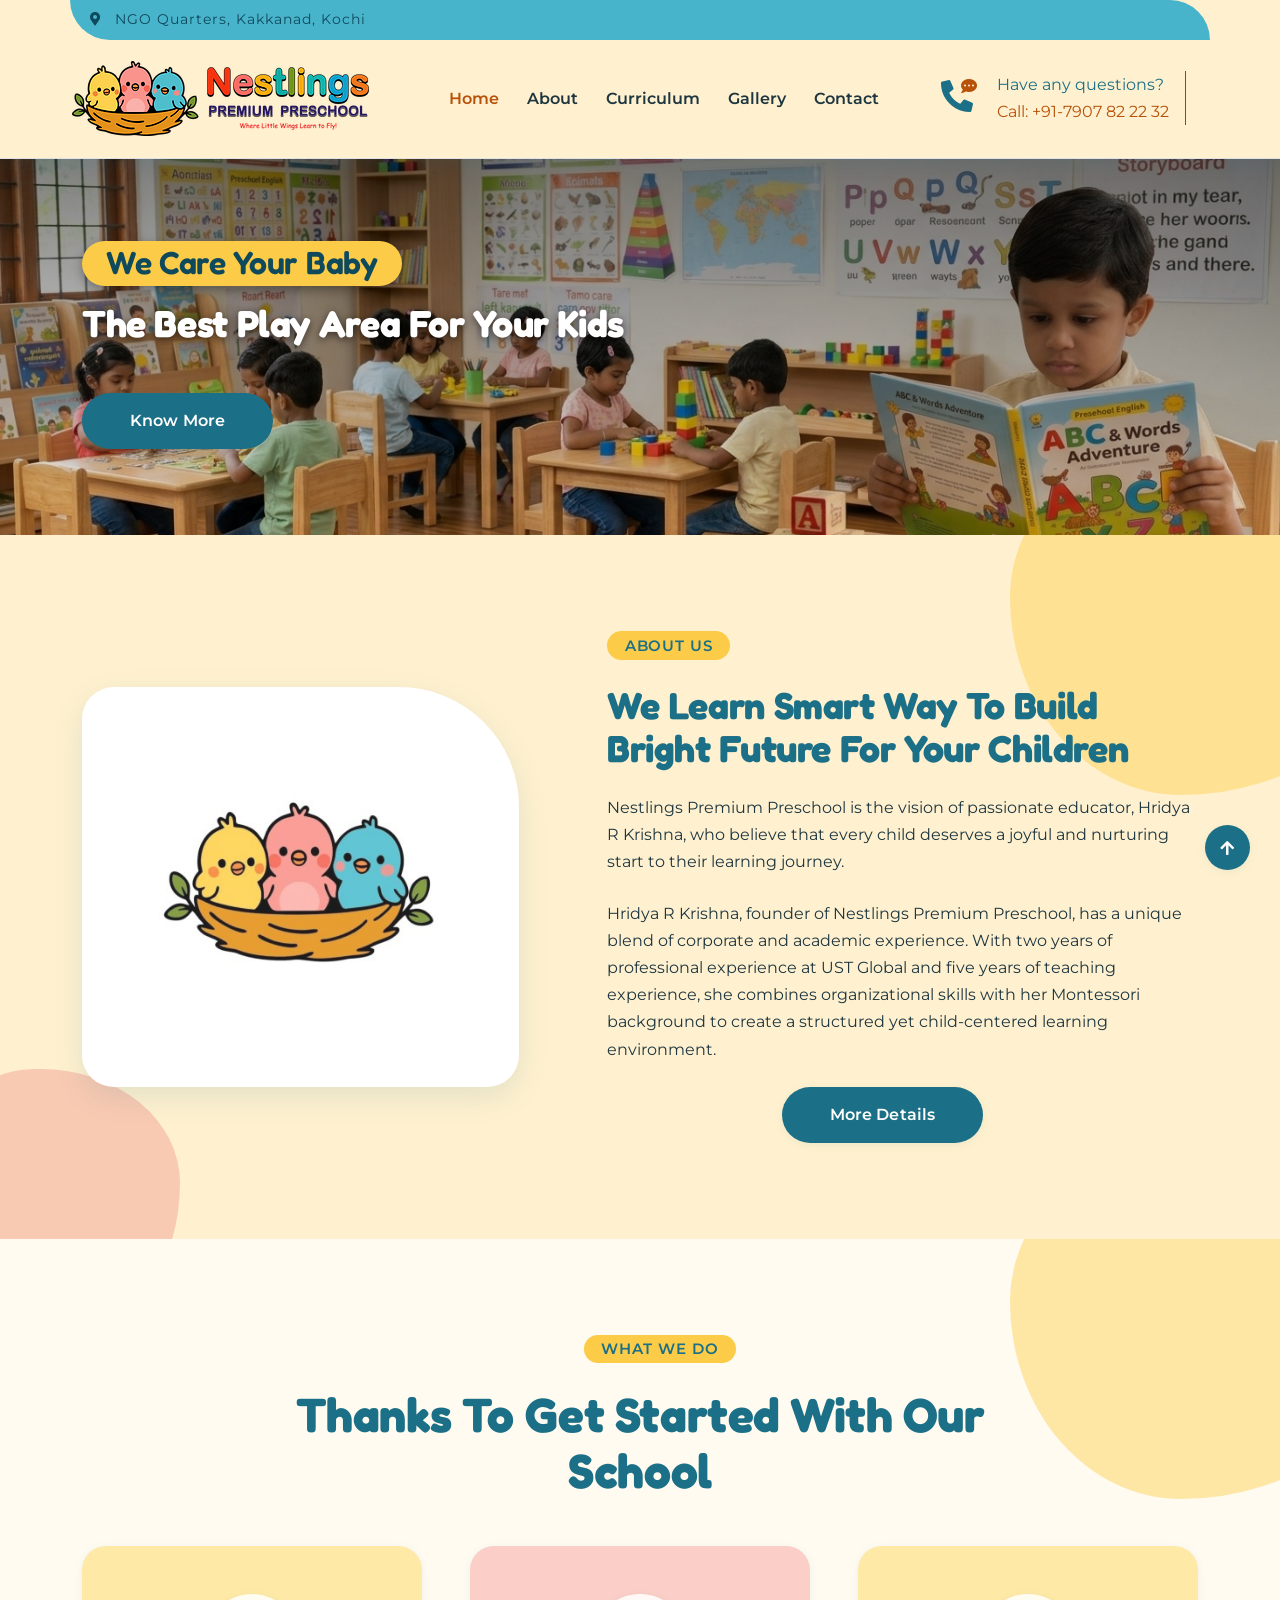
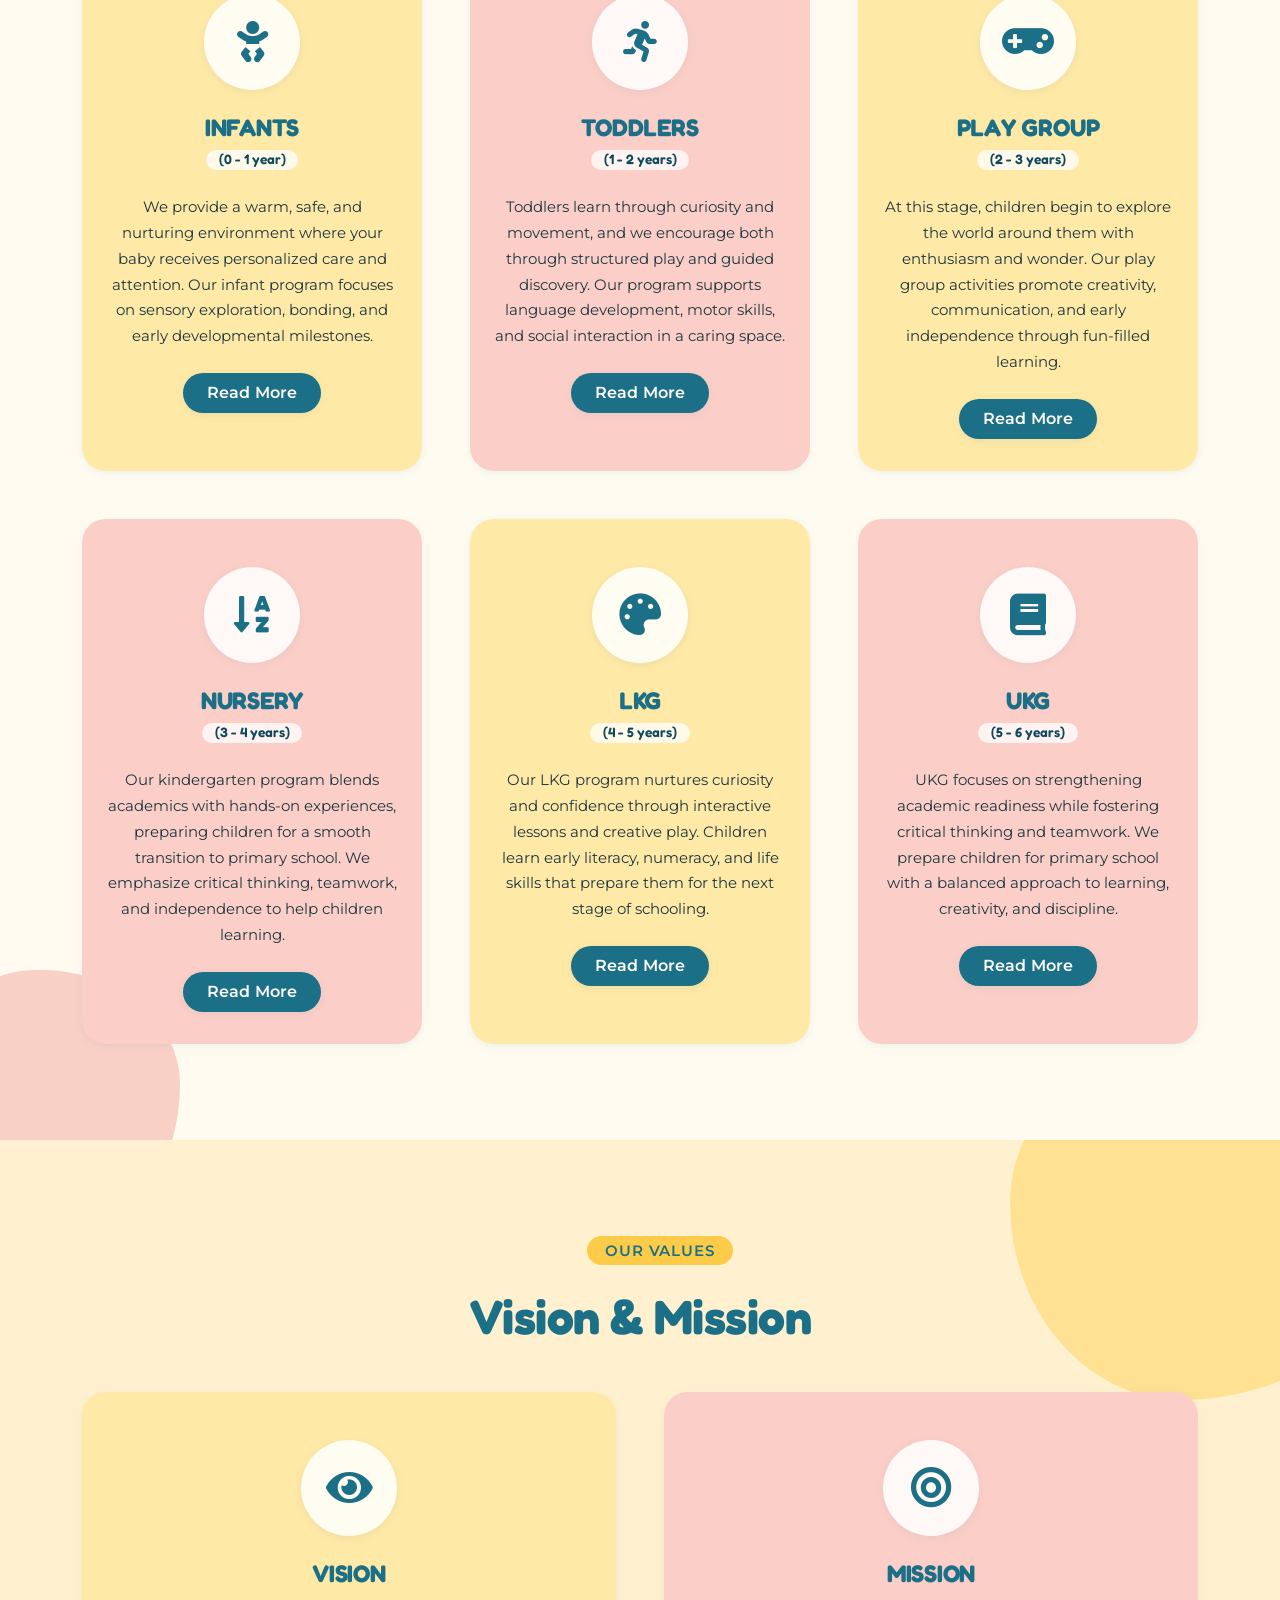
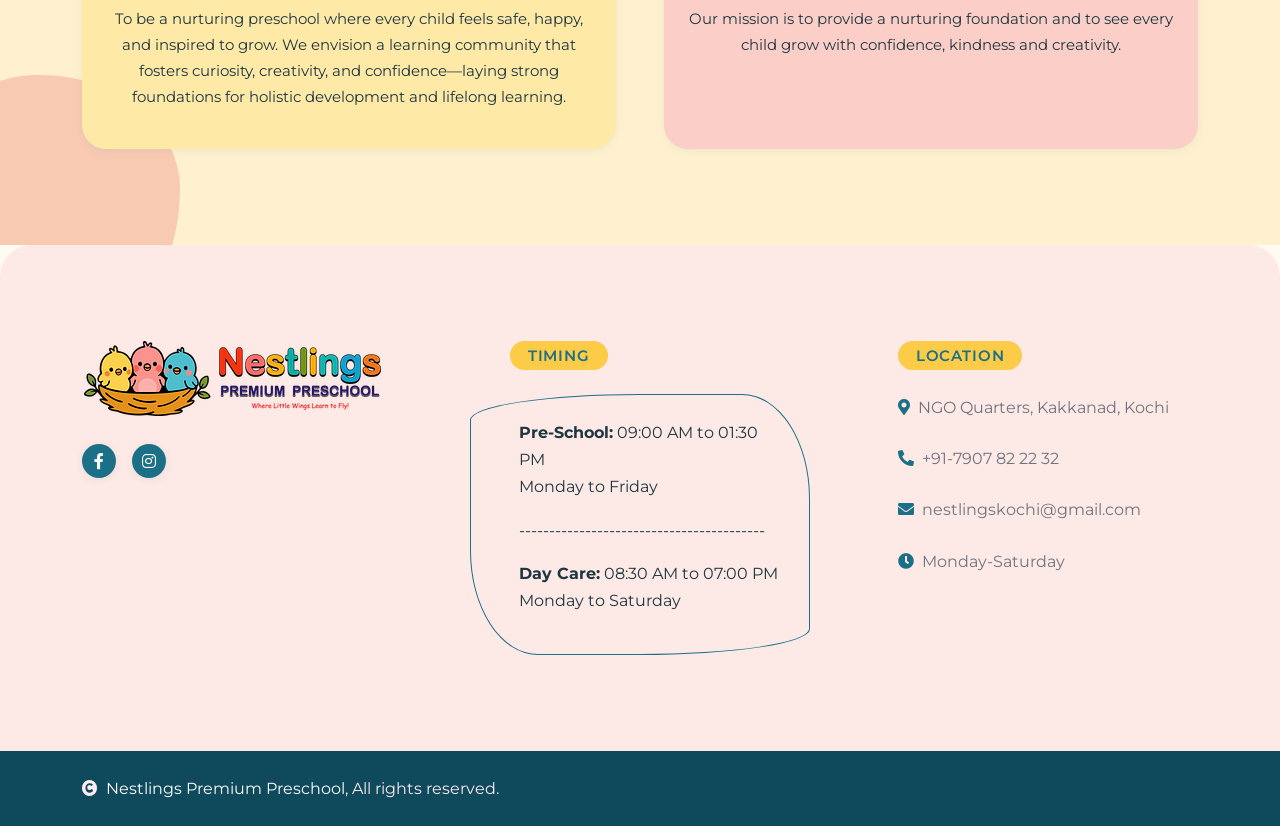
==== commit b25738ea: "Colour Palatte Updated" ====
--- a/index.html
+++ b/index.html
@@ -12,7 +12,7 @@
         <!-- Google Web Fonts -->
         <link rel="preconnect" href="https://fonts.googleapis.com">
         <link rel="preconnect" href="https://fonts.gstatic.com" crossorigin>
-        <link href="https://fonts.googleapis.com/css2?family=Fredoka:wght@600;700&family=Montserrat:wght@200;400;600&display=swap" rel="stylesheet"> 
+        <link href="https://fonts.googleapis.com/css2?family=Fredoka:wght@500;600;700&family=Montserrat:wght@400;500;600;700&display=swap" rel="stylesheet"> 
 
         <!-- Icon Font Stylesheet -->
         <link rel="stylesheet" href="https://use.fontawesome.com/releases/v5.15.4/css/all.css"/>
@@ -25,6 +25,10 @@
 
         <!-- Template Stylesheet -->
         <link href="css/style.css" rel="stylesheet">
+
+        <!-- Nestlings visual system (loads after style.css) -->
+        <link href="css/nestlings-theme.css" rel="stylesheet">
+        <script src="js/reveal.js"></script>
 
         
 
--- a/css/style.css
+++ b/css/style.css
@@ -259,6 +259,47 @@
 .page-header > .container {
     width: 100%;
 }
+
+/* Mobile: show the whole banner at full width; height follows the image
+   ratio (1376x768) so it is never stretched or cropped */
+@media (max-width: 767.98px) {
+    .hero-header,
+    .page-header {
+        background-size: 100% auto;
+        background-position: top center;
+        background-color: #2b2b2b;
+        min-height: calc(100vw * 768 / 1376);
+        padding-top: 1rem !important;
+        padding-bottom: 1rem !important;
+    }
+
+    .page-header > .container {
+        padding-top: 0 !important;
+        padding-bottom: 0 !important;
+    }
+
+    .page-header h1.display-2 {
+        font-size: 2rem;
+    }
+
+    .hero-header .row {
+        --bs-gutter-y: 0.5rem;
+    }
+
+    .hero-header .hero-tag {
+        font-size: 1rem !important;
+        margin-bottom: .5rem !important;
+    }
+
+    .hero-header .hero-title {
+        font-size: 1.4rem;
+        margin-bottom: .75rem !important;
+    }
+
+    .hero-header .btn {
+        padding: .5rem 1.25rem !important;
+    }
+}
 /*** Hero Header ***/
 
 
--- a/css/nestlings-theme.css
+++ b/css/nestlings-theme.css
@@ -0,0 +1,292 @@
+/* ==========================================================================
+   Nestlings visual system – theme layer
+   Loaded AFTER css/style.css on every page. Changes colour, type, shape and
+   motion only; layout and markup are untouched. Delete this file (and its
+   <link>/<script> lines) to go back to the previous look.
+   ========================================================================== */
+
+/* ---------- 1. Tokens ---------- */
+:root {
+  /* Palette sampled from the logo: the three birds (yellow, pink, blue) */
+  --nl-blue-deep: #1b6f86;          /* primary text/buttons: deeper shade of the blue bird (5.7:1 on white). The exact bird blue is --nl-blue */
+  --nl-blue-dark: #0f4a5c;     /* hover / dark bars */
+  --nl-accent: #b8520a;        /* orange from the wordmark, darkened for text (5:1 on cream) */
+  --nl-ink: #1d3640;           /* body text */
+  --nl-muted: #4c6670;
+
+  --nl-yellow: #fccc48;        /* yellow bird */
+  --nl-coral:  #f09084;        /* pink bird */
+  --nl-blue:   #48b4cc;        /* blue bird */
+  --nl-yellow-soft: #ffe9a6;   /* tints used as card backgrounds (keep text readable) */
+  --nl-coral-soft:  #fbcfc8;
+
+  --nl-cream: #fffbf1;
+  --nl-cream-2: #fff1cf;
+  --nl-footer: #fde9e5;
+
+  --nl-radius: 24px;
+  --nl-radius-lg: 32px;
+  --nl-pill: 999px;
+  --nl-shadow-sm: 0 2px 8px rgba(27, 111, 134, 0.08);
+  --nl-shadow: 0 10px 30px rgba(27, 111, 134, 0.12);
+  --nl-shadow-lg: 0 18px 44px rgba(27, 111, 134, 0.18);
+  --nl-ease: cubic-bezier(0.22, 0.61, 0.36, 1);
+
+  /* Re-point Bootstrap's variables so everything in style.css that uses
+     var(--bs-primary / secondary / light / dark) follows the new palette */
+  --bs-primary: #1b6f86;
+  --bs-secondary: #b8520a;
+  --bs-light: #fff1cf;
+  --bs-dark: #0f4a5c;
+}
+
+/* ---------- 2. Typography ---------- */
+body {
+  font-family: "Montserrat", system-ui, -apple-system, "Segoe UI", sans-serif;
+  font-weight: 400;
+  line-height: 1.7;
+  color: var(--nl-ink);
+  background-color: var(--nl-cream);
+}
+
+h1, h2, h3, h4, h5, h6,
+.h1, .h2, .h3, .h4, .h5, .h6,
+.display-1, .display-2, .display-3, .display-4, .display-5, .display-6 {
+  font-family: "Fredoka", "Montserrat", sans-serif;
+  font-weight: 700;
+  line-height: 1.15;
+  letter-spacing: -0.01em;
+  color: var(--nl-blue-deep);
+}
+h5, h6, .h5, .h6 { font-weight: 600; letter-spacing: 0; }
+
+.display-2 { font-size: clamp(2.4rem, 5vw + 0.5rem, 3.6rem); }
+.display-3 { font-size: clamp(2rem, 3.6vw + 0.5rem, 3rem); }
+.display-5 { font-size: clamp(1.65rem, 2.6vw + 0.5rem, 2.35rem); }
+
+.text-dark { color: var(--nl-ink) !important; }
+h1.text-dark, h2.text-dark { color: var(--nl-blue-deep) !important; }
+.text-primary { color: var(--nl-blue-deep) !important; }
+.text-secondary { color: var(--nl-accent) !important; }
+.text-muted { color: var(--nl-muted) !important; }
+a { color: var(--nl-blue-deep); }
+a:hover { color: var(--nl-blue-dark); }
+
+.hero-header .text-white,
+.page-header .text-white { color: #fff !important; }
+
+/* ---------- 3. Surfaces (Bootstrap utilities are hard-coded + !important) ---------- */
+.bg-light   { background-color: var(--nl-cream-2) !important; }
+.bg-white   { background-color: #fff !important; }
+.bg-primary { background-color: var(--nl-blue-deep) !important; }
+.bg-dark    { background-color: var(--nl-blue-dark) !important; }
+.border-primary { border-color: var(--nl-blue-deep) !important; }
+
+/* ---------- 4. Buttons ---------- */
+.btn { font-weight: 600; letter-spacing: 0.01em; }
+.btn-border-radius,
+.btn.btn-primary { border-radius: var(--nl-pill) !important; }  /* square buttons stay circles */
+
+.btn.btn-primary {
+  background-color: var(--nl-blue-deep);
+  border-color: var(--nl-blue-deep);
+  color: #fff !important;
+  box-shadow: var(--nl-shadow-sm);
+  transition: transform 0.25s var(--nl-ease), box-shadow 0.25s var(--nl-ease), background-color 0.25s;
+}
+.btn.btn-primary:hover,
+.btn.btn-primary:focus {
+  background: var(--nl-blue-dark);
+  color: #fff !important;
+  transform: translateY(-2px);
+  box-shadow: var(--nl-shadow);
+}
+
+:focus-visible { outline: 3px solid var(--nl-accent); outline-offset: 3px; border-radius: 6px; }
+.hero-header :focus-visible, .copyright :focus-visible { outline-color: var(--nl-yellow); }
+
+/* ---------- 5. Section labels ---------- */
+.title-border-radius {
+  background: var(--nl-yellow);
+  color: var(--nl-blue-deep) !important;
+  border: 0 !important;
+  border-radius: var(--nl-pill) !important;
+  padding: 0.35rem 1.1rem !important;
+  font-family: "Montserrat", sans-serif;
+  font-size: 0.95rem;
+  font-weight: 600;
+  letter-spacing: 0.06em;
+  text-transform: uppercase;
+}
+
+/* ---------- 6. Header / nav ---------- */
+.fixed-top.bg-light { box-shadow: 0 4px 18px rgba(27, 111, 134, 0.1); }
+.topbar.bg-primary { background: var(--nl-blue) !important; }
+.topbar a, .topbar .text-white, .topbar .text-secondary { color: var(--nl-blue-dark) !important; }
+/* Nav links: current page is shown by text colour only */
+.navbar .navbar-nav .nav-link {
+  color: var(--nl-ink);
+  padding: 10px 14px;
+}
+.navbar .navbar-nav .nav-link:hover,
+.navbar .navbar-nav .nav-link.active,
+.navbar .navbar-nav .nav-link[aria-current="page"] {
+  background: none;
+  box-shadow: none;
+  color: var(--nl-accent);
+}
+#spinner .spinner-grow { color: var(--nl-blue-deep) !important; }
+
+/* ---------- 7. Hero & page headers ---------- */
+.hero-header .hero-tag {
+  background: var(--nl-yellow) !important;
+  color: var(--nl-blue-dark) !important;
+  font-family: "Fredoka", sans-serif;
+  font-weight: 600;
+}
+
+/* ---------- 8. About photo frame ---------- */
+.video.border {
+  border: 0 !important;
+  border-radius: var(--nl-radius-lg) 120px var(--nl-radius-lg) var(--nl-radius-lg);
+  box-shadow: var(--nl-shadow);
+}
+
+/* ---------- 9. Programme / vision cards ---------- */
+.service { background: none; }
+.service + .service { background: var(--nl-cream-2); }
+
+.service .service-item {
+  border: 0 !important;
+  border-radius: var(--nl-radius);
+  background: #fff !important;
+  box-shadow: var(--nl-shadow-sm);
+  overflow: hidden;
+}
+.service .service-item:hover {
+  border: 0 !important;
+  transform: translateY(-6px);
+  box-shadow: var(--nl-shadow-lg);
+}
+/* Remove the old full-card colour flood on hover */
+.service .service-content::after { display: none; }
+
+/* Cards alternate the yellow and pink birds (blue is the brand colour) */
+.service .row > div:nth-child(odd)  .service-item { background: var(--nl-yellow-soft) !important; }
+.service .row > div:nth-child(even) .service-item { background: var(--nl-coral-soft)  !important; }
+
+/* Icons in a white disc instead of 6x floating glyphs */
+.service .service-item .fa-6x {
+  font-size: 2.6rem;
+  display: inline-flex;
+  align-items: center;
+  justify-content: center;
+  width: 96px;
+  height: 96px;
+  border-radius: 50%;
+  background: rgba(255, 255, 255, 0.85);
+  box-shadow: var(--nl-shadow-sm);
+}
+.service .service-item .service-content-inner i,
+.service .service-item:hover .service-content-inner i { color: var(--nl-blue-deep) !important; }
+.service .service-item .service-content-inner p,
+.service .service-item:hover .service-content-inner p { color: var(--nl-ink) !important; font-size: 0.95rem; }
+.service .service-item .service-content-inner a.h4,
+.service .service-item:hover .service-content-inner a.h4 { color: var(--nl-blue-deep); text-decoration: none; }
+.service .service-item .service-content-inner a.h6 {
+  display: inline-block;
+  margin-top: 0.35rem;
+  padding: 0.15rem 0.8rem;
+  background: rgba(255, 255, 255, 0.75);
+  border-radius: var(--nl-pill);
+  color: var(--nl-blue-dark);
+  font-size: 0.85rem;
+  text-decoration: none;
+}
+.service .service-item:hover .service-content-inner a.btn-primary {
+  background: var(--nl-blue-deep) !important;
+  color: #fff !important;
+}
+
+/* ---------- 10. Gallery ---------- */
+.events .events-item {
+  background: var(--nl-yellow) !important;
+  border-radius: 50%;
+  padding: 10px;
+  box-shadow: var(--nl-shadow-sm);
+  transition: transform 0.3s var(--nl-ease), box-shadow 0.3s var(--nl-ease);
+}
+.events .events-item:hover { transform: translateY(-4px); box-shadow: var(--nl-shadow); }
+.events .row > div:nth-child(even) .events-item { background: var(--nl-coral) !important; }
+.events .events-item .events-img::after { background: rgba(27, 111, 134, 0.6); border-radius: 50%; }
+
+/* ---------- 11. Contact ---------- */
+.border.border-primary.rounded.bg-white {
+  border-width: 0 !important;
+  border-radius: var(--nl-radius) !important;
+  box-shadow: var(--nl-shadow-sm);
+}
+.map-container { border-radius: var(--nl-radius) !important; box-shadow: var(--nl-shadow-sm); }
+
+/* ---------- 12. Curriculum detail lists ---------- */
+.fa-check-circle { color: var(--nl-blue-deep) !important; }
+
+/* ---------- 13. Footer ---------- */
+.footer { background: var(--nl-footer); border-top-left-radius: var(--nl-radius-lg); border-top-right-radius: var(--nl-radius-lg); }
+.copyright a, .copyright a:hover { color: #fff; }
+
+/* ---------- 14. Playful accents (sparingly: About + programme sections only) ---------- */
+.container-fluid.service:not(.service-plain),
+.container-fluid.about { position: relative; overflow: hidden; }
+.container-fluid.service:not(.service-plain) > .container,
+.container-fluid.about > .container { position: relative; z-index: 1; }
+
+.container-fluid.service:not(.service-plain)::before,
+.container-fluid.about::before {
+  content: "";
+  position: absolute;
+  width: 380px; height: 380px;
+  top: -120px; right: -110px;
+  background: var(--nl-yellow);
+  opacity: 0.45;
+  border-radius: 62% 38% 55% 45% / 48% 58% 42% 52%;
+  pointer-events: none;
+}
+.container-fluid.service:not(.service-plain)::after,
+.container-fluid.about::after {
+  content: "";
+  position: absolute;
+  width: 260px; height: 260px;
+  bottom: -90px; left: -80px;
+  background: var(--nl-coral);
+  opacity: 0.4;
+  border-radius: 45% 55% 40% 60% / 55% 45% 58% 42%;
+  pointer-events: none;
+}
+
+/* ---------- 15. Scroll reveal (replaces wow.js / animate.css) ----------
+   Existing "wow fadeIn" classes stay in the HTML; their animation is switched
+   off here and js/reveal.js drives a lighter fade-up. The header, hero and page
+   header are not hidden (they are above the fold).                           */
+.wow { visibility: visible !important; animation: none !important; }
+.js-reveal .wow:not(.fixed-top):not(.hero-header):not(.page-header):not(.tada) {
+  opacity: 0;
+  transform: translateY(14px);
+  transition: opacity 0.6s var(--nl-ease), transform 0.6s var(--nl-ease);
+  transition-delay: var(--reveal-delay, 0s);
+}
+.js-reveal .wow.is-visible:not(.fixed-top):not(.hero-header):not(.page-header):not(.tada) { opacity: 1; transform: none; }
+
+/* ---------- 16. Reduced motion ---------- */
+@media (prefers-reduced-motion: reduce) {
+  html, :root { scroll-behavior: auto; }
+  *, *::before, *::after {
+    animation-duration: 0.01ms !important;
+    animation-iteration-count: 1 !important;
+    transition-duration: 0.01ms !important;
+    transition-delay: 0s !important;
+  }
+  .service .service-item:hover,
+  .events .events-item:hover,
+  .btn.btn-primary:hover { transform: none; }
+}
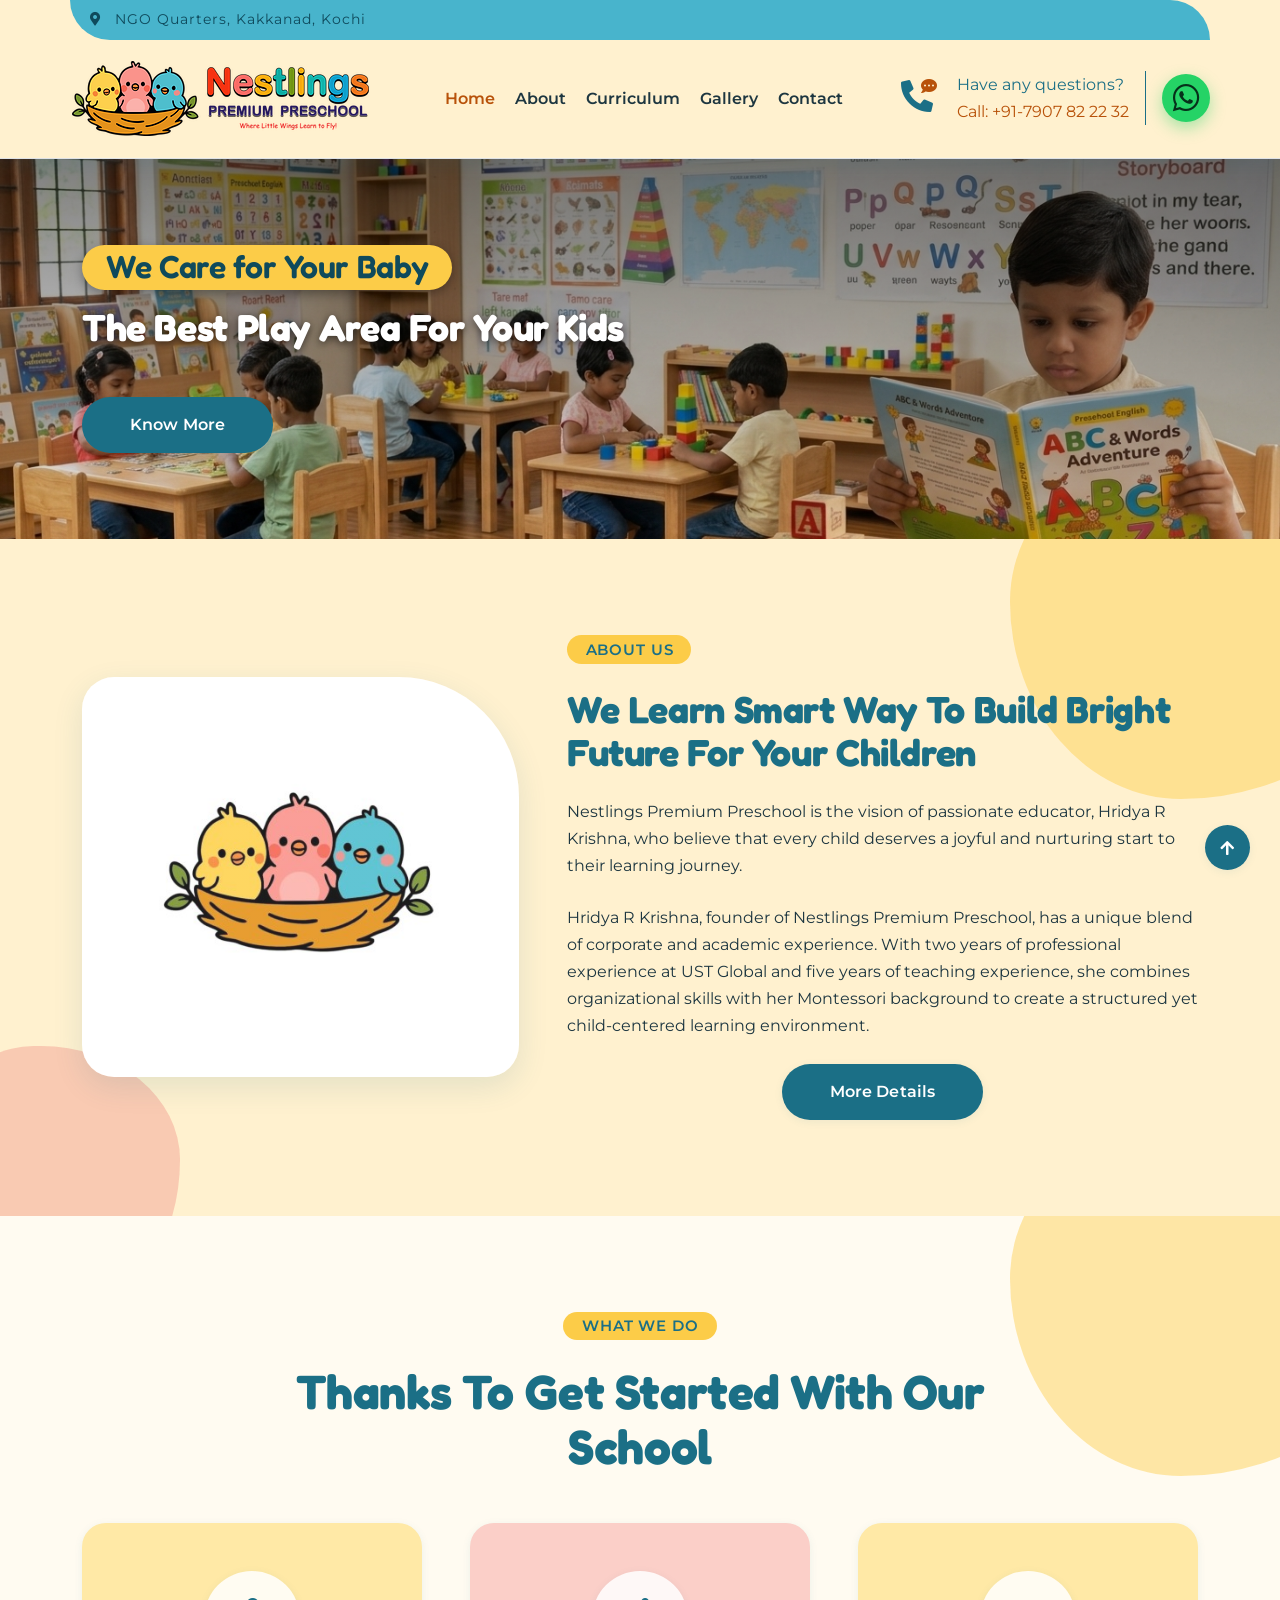
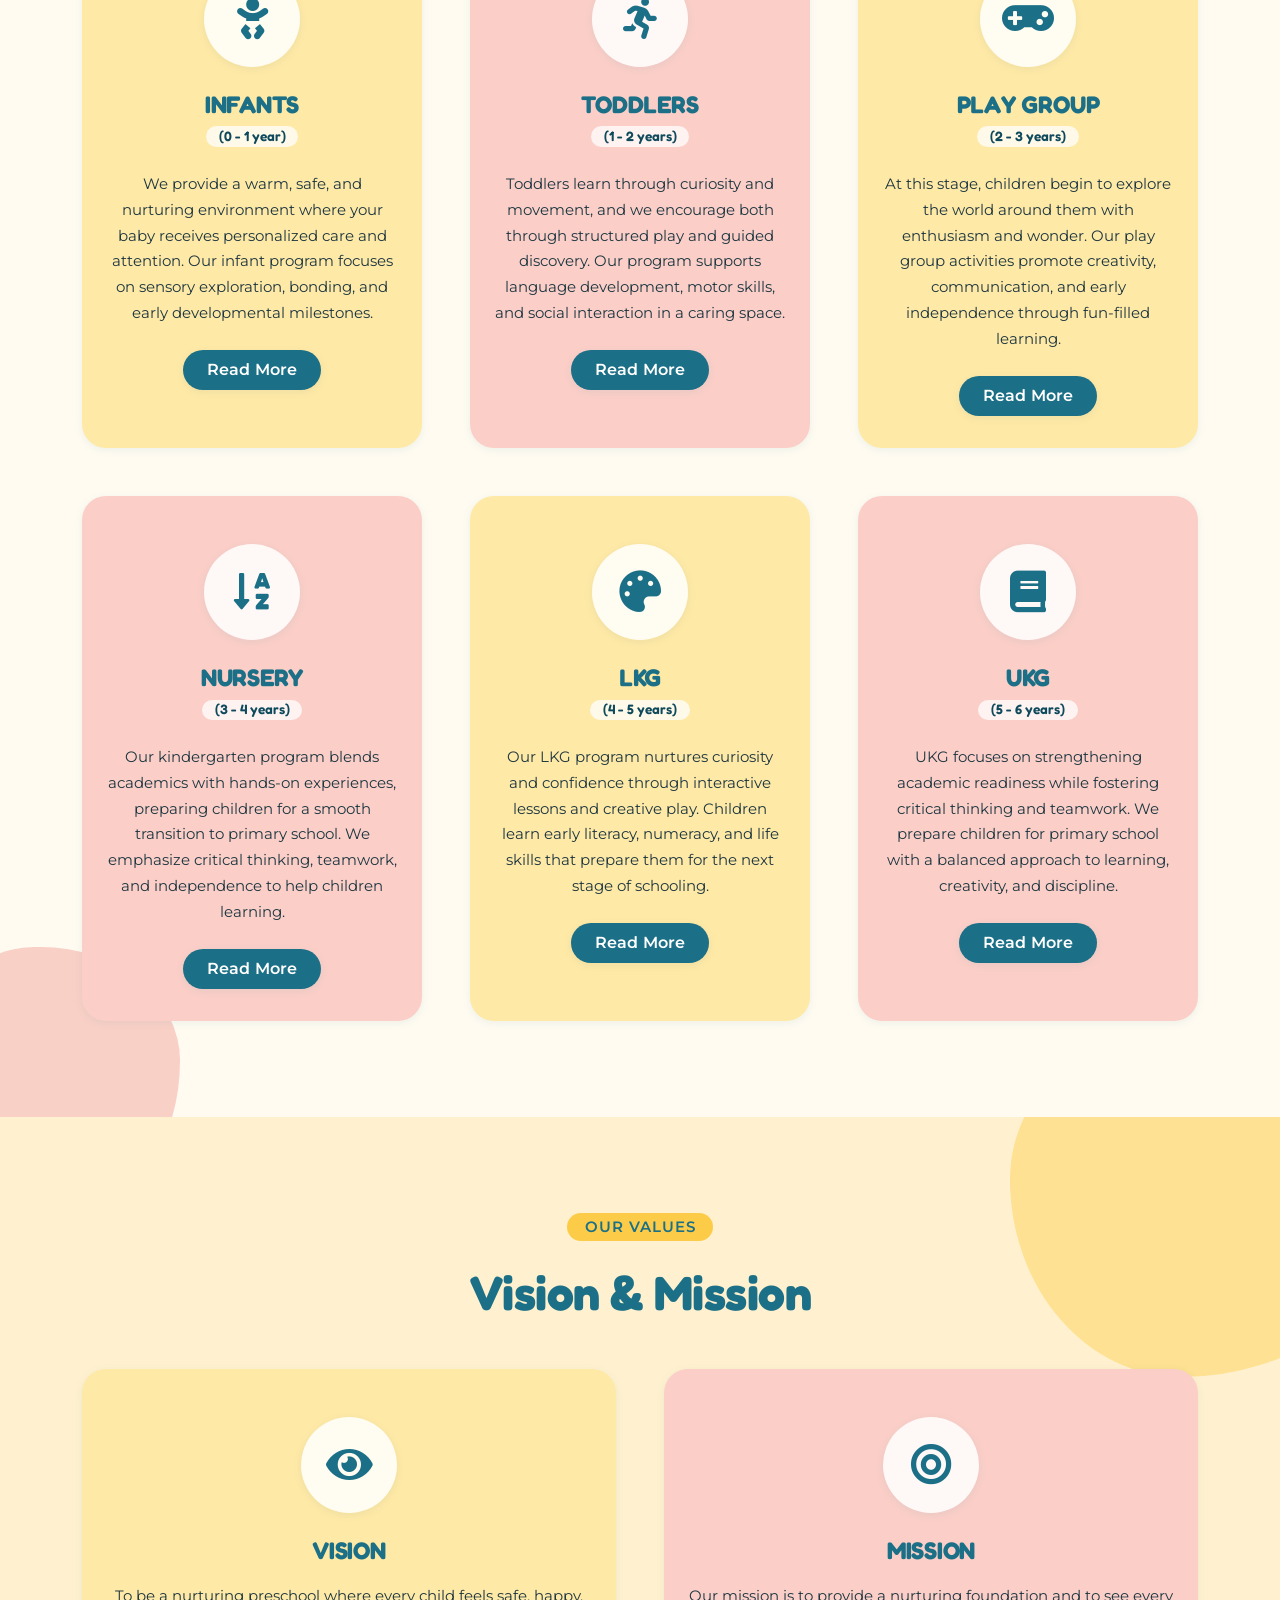
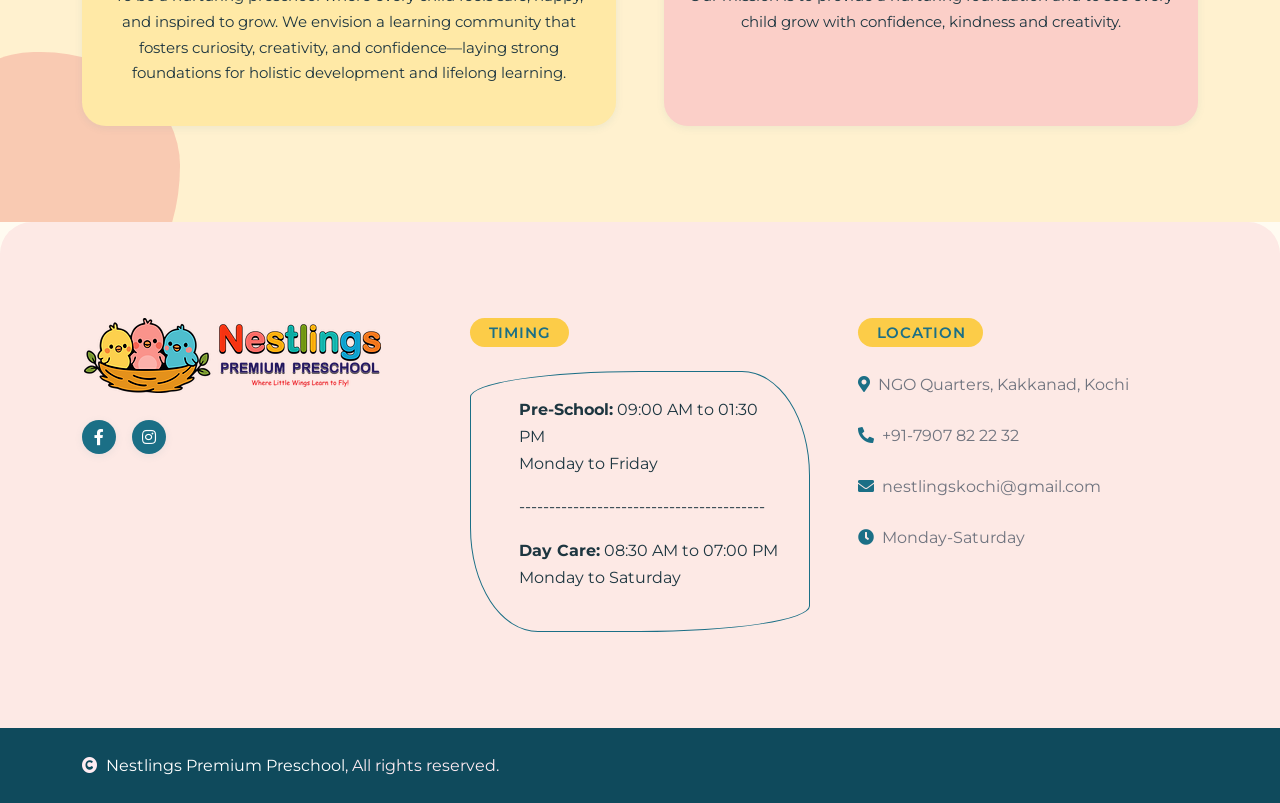
==== commit b4c676d6: "Whats App Option in header added" ====
--- a/index.html
+++ b/index.html
@@ -44,7 +44,7 @@
             <div class="container">
                 <div class="row g-5">
                     <div class="col-lg-7 col-md-12">
-                        <h1 class="hero-tag d-inline-block mb-3 px-4 py-1 fs-2 text-white bg-primary">We Care Your Baby</h1>
+                        <h1 class="hero-tag d-inline-block mb-3 px-4 py-1 fs-2 text-white bg-primary">We Care for Your Baby</h1>
                         <h1 class="hero-title mb-5 display-5 text-white">The Best Play Area For Your Kids</h1>
                         <a href="about.html" class="btn btn-primary px-4 py-3 px-md-5 btn-border-radius">Know More</a>
                     </div>
--- a/css/nestlings-theme.css
+++ b/css/nestlings-theme.css
@@ -111,7 +111,7 @@
   color: var(--nl-blue-deep) !important;
   border: 0 !important;
   border-radius: var(--nl-pill) !important;
-  padding: 0.35rem 1.1rem !important;
+  padding: 0.35rem 1.1rem 0.35rem calc(1.1rem + 0.06em) !important;
   font-family: "Montserrat", sans-serif;
   font-size: 0.95rem;
   font-weight: 600;
@@ -290,3 +290,57 @@
   .events .events-item:hover,
   .btn.btn-primary:hover { transform: none; }
 }
+
+/* ---------- 17. Mobile: header has no top bar, so reserve less space (JS refines this) ---------- */
+@media (max-width: 991.98px) {
+  body { padding-top: 112px; }
+}
+
+/* ---------- 18. Gallery: keep the section (and its centred heading) inside the viewport ---------- */
+.container-fluid.events { overflow-x: hidden; }
+.events .text-center { text-align: center; }
+@media (max-width: 767.98px) {
+  .events .row.g-5 { --bs-gutter-x: 1.5rem; --bs-gutter-y: 1.5rem; }
+}
+
+/* ---------- 19. WhatsApp chat button (header) ---------- */
+.wa-btn {
+  display: inline-flex;
+  align-items: center;
+  gap: 0.5rem;
+  background: #25d366;            /* WhatsApp brand green */
+  color: #06301a !important;      /* dark text: 8:1 contrast on the green */
+  font-weight: 700;
+  font-size: 0.95rem;
+  line-height: 1;
+  white-space: nowrap;
+  text-decoration: none;
+  padding: 0.7rem 1.2rem;
+  border-radius: var(--nl-pill);
+  box-shadow: 0 6px 16px rgba(37, 211, 102, 0.4);
+  transition: transform 0.25s var(--nl-ease), box-shadow 0.25s var(--nl-ease), background-color 0.25s;
+}
+.wa-btn i { font-size: 1.35rem; }
+.wa-btn:hover, .wa-btn:focus {
+  background: #1ebe5b;
+  color: #06301a !important;
+  transform: translateY(-2px);
+  box-shadow: 0 10px 22px rgba(37, 211, 102, 0.5);
+}
+/* Icon-only round button: identical on desktop and mobile */
+.wa-btn-icon {
+  width: 48px;
+  height: 48px;
+  padding: 0;
+  justify-content: center;
+  gap: 0;
+  border-radius: 50%;
+  flex-shrink: 0;
+}
+.wa-btn-icon i { font-size: 1.9rem; line-height: 1; }
+/* Desktop header: keep "Have any questions?" on two tidy lines next to the button */
+@media (min-width: 1200px) {
+  .navbar .d-flex.me-4 { margin-right: 0 !important; }
+  .navbar .d-flex.me-4 .flex-column { white-space: nowrap; }
+  .navbar .navbar-nav .nav-link { padding-left: 10px; padding-right: 10px; }
+}
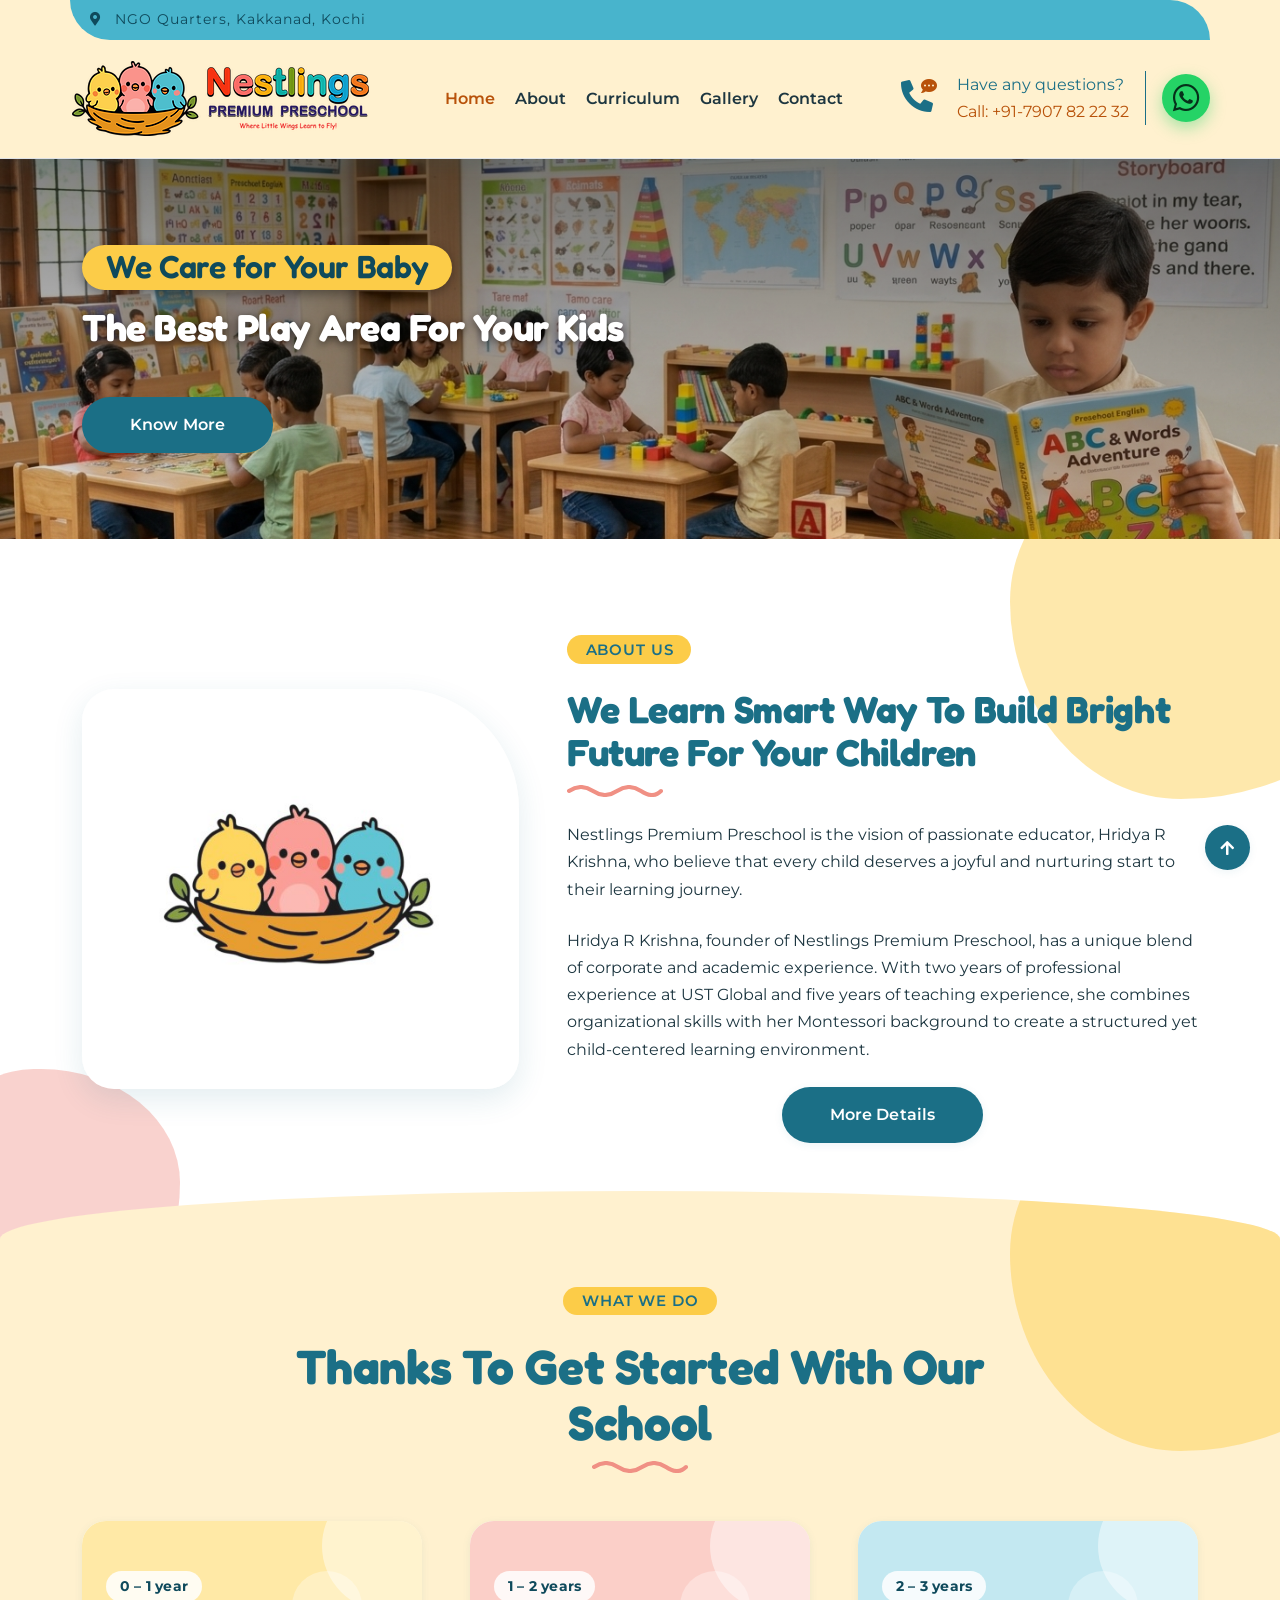
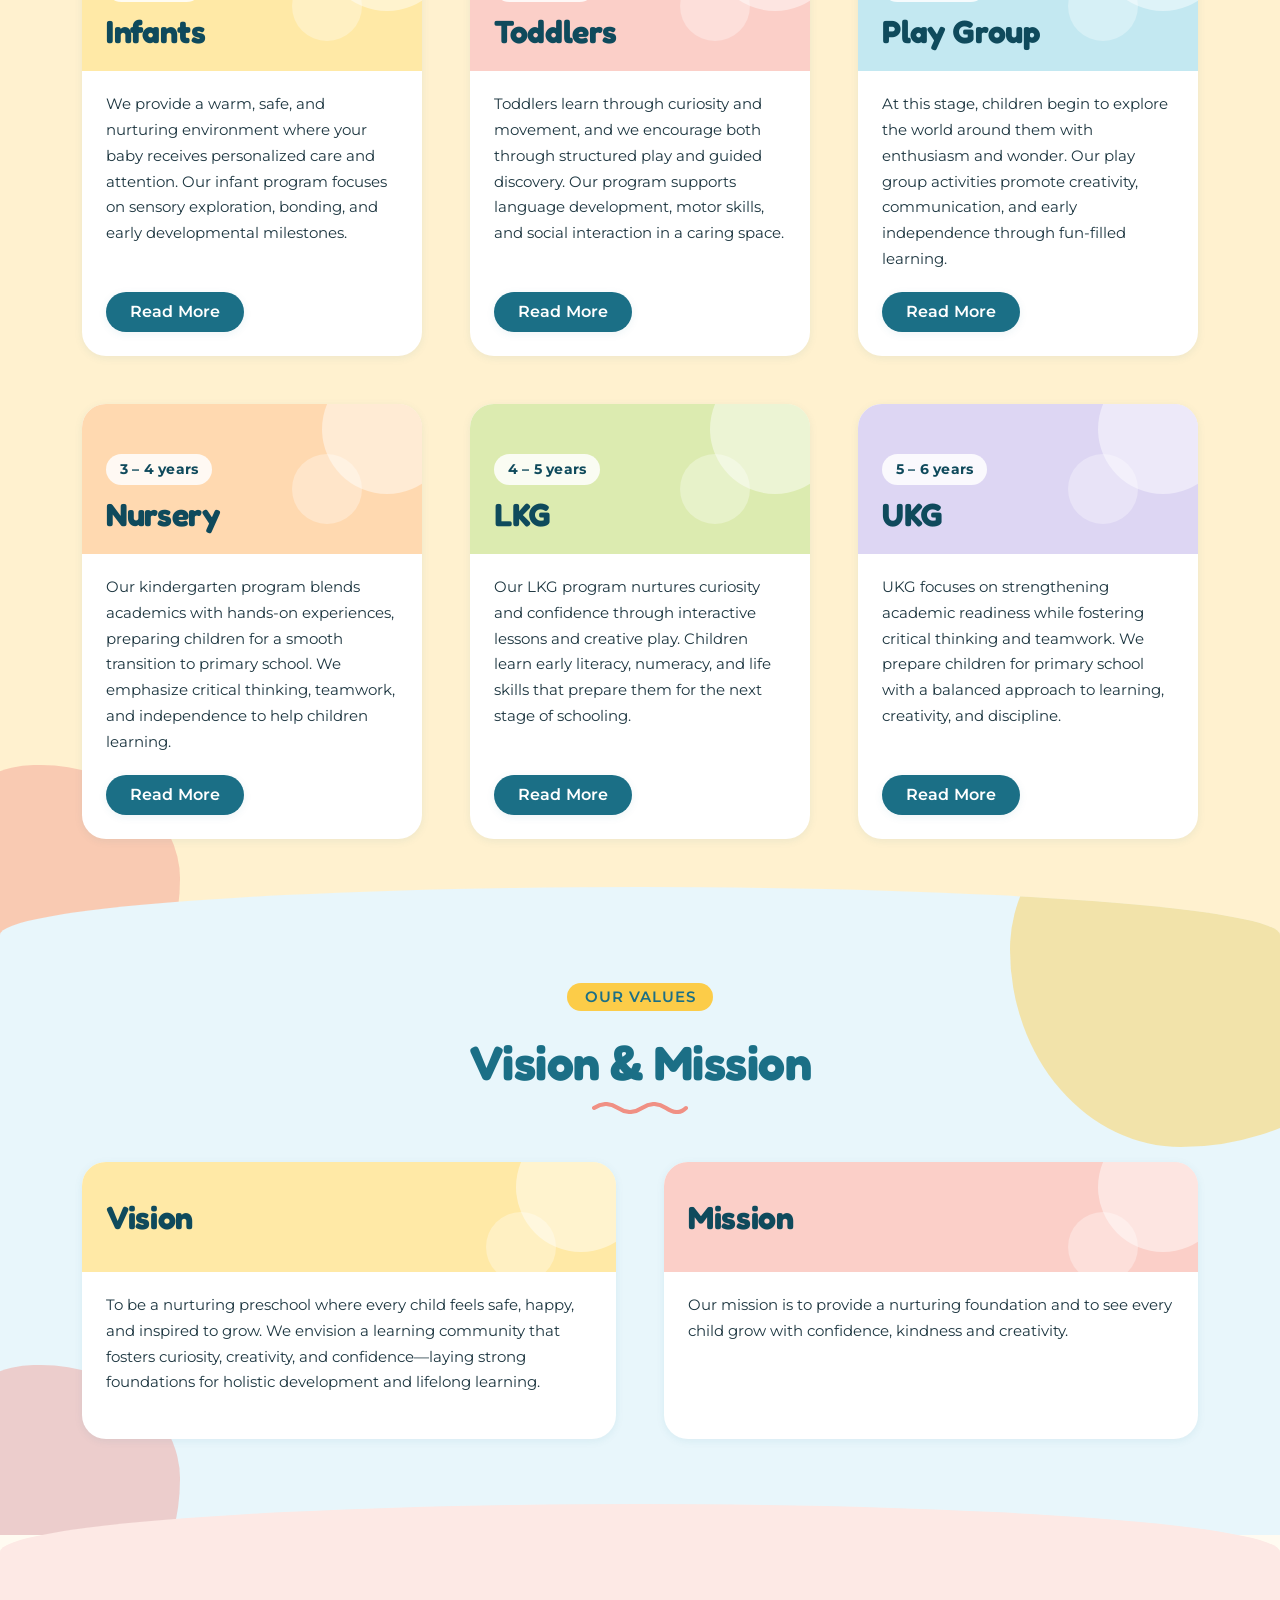
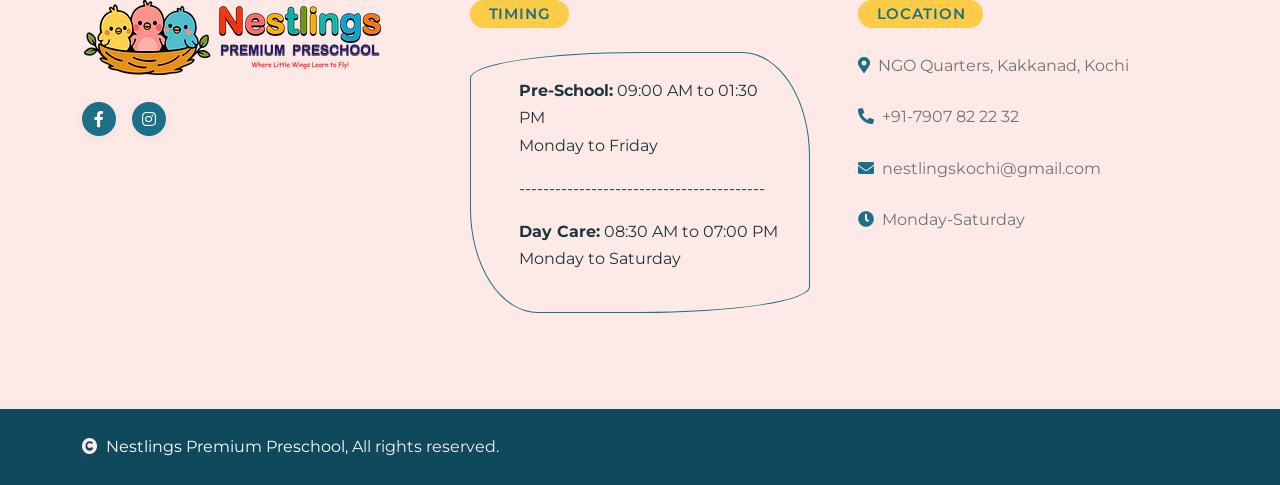
==== commit a821f21d: "UI Update" ====
--- a/index.html
+++ b/index.html
@@ -87,82 +87,76 @@
                 </div>
                 <div class="row g-5">
                     <div class="col-md-6 col-lg-6 col-xl-4 wow fadeIn" data-wow-delay="0.1s">
-                        <div class="text-center border-primary border bg-white service-item">
-                            <div class="service-content d-flex align-items-center justify-content-center p-4">
-                                <div class="service-content-inner">
-                                    <div class="p-4"><i class="fas fa-baby fa-6x text-primary"></i></div>
-                                    <a href="#" class="h4">INFANTS</a><br>
-                                    <a href="#" class="h6">(0 - 1 year)</a>
-                                    <p class="my-3">We provide a warm, safe, and nurturing environment where your baby receives personalized care and attention. Our infant program focuses on sensory exploration, bonding, and early developmental milestones.</p>
-                                    <a href="infants-curriculum.html" class="btn btn-primary text-white px-4 py-2 my-2 btn-border-radius">Read More</a>
-                                </div>
-                            </div>
-                        </div>
+                        <article class="age-item age-infants">
+                            <a href="infants-curriculum.html" class="age-tile" aria-label="Infants curriculum, 0 – 1 year">
+                                <span class="age-pill">0 – 1 year</span>
+                                <h3 class="age-name">Infants</h3>
+                            </a>
+                            <div class="age-body">
+                                <p>We provide a warm, safe, and nurturing environment where your baby receives personalized care and attention. Our infant program focuses on sensory exploration, bonding, and early developmental milestones.</p>
+                                <a href="infants-curriculum.html" class="btn btn-primary px-4 py-2 mt-auto align-self-start">Read More</a>
+                            </div>
+                        </article>
                     </div>
                     <div class="col-md-6 col-lg-6 col-xl-4 wow fadeIn" data-wow-delay="0.2s">
-                        <div class="text-center border-primary border bg-white service-item">
-                            <div class="service-content d-flex align-items-center justify-content-center p-4">
-                                <div class="service-content-inner">
-                                    <div class="p-4"><i class="fas fa-running fa-6x text-primary"></i></div>
-                                    <a href="#" class="h4">TODDLERS</a><br>
-                                    <a href="#" class="h6">(1 - 2 years)</a>
-                                    <p class="my-3">Toddlers learn through curiosity and movement, and we encourage both through structured play and guided discovery. Our program supports language development, motor skills, and social interaction in a caring space.</p>
-                                    <a href="toddlers-curriculum.html" class="btn btn-primary text-white px-4 py-2 my-2 btn-border-radius">Read More</a>
-                                </div>
-                            </div>
-                        </div>
+                        <article class="age-item age-toddlers">
+                            <a href="toddlers-curriculum.html" class="age-tile" aria-label="Toddlers curriculum, 1 – 2 years">
+                                <span class="age-pill">1 – 2 years</span>
+                                <h3 class="age-name">Toddlers</h3>
+                            </a>
+                            <div class="age-body">
+                                <p>Toddlers learn through curiosity and movement, and we encourage both through structured play and guided discovery. Our program supports language development, motor skills, and social interaction in a caring space.</p>
+                                <a href="toddlers-curriculum.html" class="btn btn-primary px-4 py-2 mt-auto align-self-start">Read More</a>
+                            </div>
+                        </article>
                     </div>
                     <div class="col-md-6 col-lg-6 col-xl-4 wow fadeIn" data-wow-delay="0.3s">
-                        <div class="text-center border-primary border bg-white service-item">
-                            <div class="service-content d-flex align-items-center justify-content-center p-4">
-                                <div class="service-content-inner">
-                                    <div class="p-4"><i class="fas fa-gamepad fa-6x text-primary"></i></div>
-                                    <a href="#" class="h4">PLAY GROUP</a><br>
-                                    <a href="#" class="h6">(2 - 3 years)</a>
-                                    <p class="my-3">At this stage, children begin to explore the world around them with enthusiasm and wonder. Our play group activities promote creativity, communication, and early independence through fun-filled learning.</p>
-                                    <a href="playgroup-curriculum.html" class="btn btn-primary text-white px-4 py-2 my-2 btn-border-radius">Read More</a>
-                                </div>
-                            </div>
-                        </div>
+                        <article class="age-item age-playgroup">
+                            <a href="playgroup-curriculum.html" class="age-tile" aria-label="Play Group curriculum, 2 – 3 years">
+                                <span class="age-pill">2 – 3 years</span>
+                                <h3 class="age-name">Play Group</h3>
+                            </a>
+                            <div class="age-body">
+                                <p>At this stage, children begin to explore the world around them with enthusiasm and wonder. Our play group activities promote creativity, communication, and early independence through fun-filled learning.</p>
+                                <a href="playgroup-curriculum.html" class="btn btn-primary px-4 py-2 mt-auto align-self-start">Read More</a>
+                            </div>
+                        </article>
                     </div>
                     <div class="col-md-6 col-lg-6 col-xl-4 wow fadeIn" data-wow-delay="0.4s">
-                        <div class="text-center border-primary border bg-white service-item">
-                            <div class="service-content d-flex align-items-center justify-content-center p-4">
-                                <div class="service-content-inner">
-                                    <div class="p-4"><i class="fas fa-sort-alpha-down fa-6x text-primary"></i></div>
-                                    <a href="#" class="h4">NURSERY</a><br>
-                                    <a href="#" class="h6">(3 - 4 years)</a>
-                                    <p class="my-3">Our kindergarten program blends academics with hands-on experiences, preparing children for a smooth transition to primary school. We emphasize critical thinking, teamwork, and independence to help children learning.</p>
-                                    <a href="nursery-curriculum.html" class="btn btn-primary text-white px-4 py-2 my-2 btn-border-radius">Read More</a>
-                                </div>
-                            </div>
-                        </div>
+                        <article class="age-item age-nursery">
+                            <a href="nursery-curriculum.html" class="age-tile" aria-label="Nursery curriculum, 3 – 4 years">
+                                <span class="age-pill">3 – 4 years</span>
+                                <h3 class="age-name">Nursery</h3>
+                            </a>
+                            <div class="age-body">
+                                <p>Our kindergarten program blends academics with hands-on experiences, preparing children for a smooth transition to primary school. We emphasize critical thinking, teamwork, and independence to help children learning.</p>
+                                <a href="nursery-curriculum.html" class="btn btn-primary px-4 py-2 mt-auto align-self-start">Read More</a>
+                            </div>
+                        </article>
                     </div>
                     <div class="col-md-6 col-lg-6 col-xl-4 wow fadeIn" data-wow-delay="0.5s">
-                        <div class="text-center border-primary border bg-white service-item">
-                            <div class="service-content d-flex align-items-center justify-content-center p-4">
-                                <div class="service-content-inner">
-                                    <div class="p-4"><i class="fas fa-palette fa-6x text-primary"></i></div>
-                                    <a href="#" class="h4">LKG</a><br>
-                                    <a href="#" class="h6">(4 - 5 years)</a>
-                                    <p class="my-3">Our LKG program nurtures curiosity and confidence through interactive lessons and creative play. Children learn early literacy, numeracy, and life skills that prepare them for the next stage of schooling.</p>
-                                    <a href="lkg-curriculum.html" class="btn btn-primary text-white px-4 py-2 my-2 btn-border-radius">Read More</a>
-                                </div>
-                            </div>
-                        </div>
+                        <article class="age-item age-lkg">
+                            <a href="lkg-curriculum.html" class="age-tile" aria-label="LKG curriculum, 4 – 5 years">
+                                <span class="age-pill">4 – 5 years</span>
+                                <h3 class="age-name">LKG</h3>
+                            </a>
+                            <div class="age-body">
+                                <p>Our LKG program nurtures curiosity and confidence through interactive lessons and creative play. Children learn early literacy, numeracy, and life skills that prepare them for the next stage of schooling.</p>
+                                <a href="lkg-curriculum.html" class="btn btn-primary px-4 py-2 mt-auto align-self-start">Read More</a>
+                            </div>
+                        </article>
                     </div>
                     <div class="col-md-6 col-lg-6 col-xl-4 wow fadeIn" data-wow-delay="0.6s">
-                        <div class="text-center border-primary border bg-white service-item">
-                            <div class="service-content d-flex align-items-center justify-content-center p-4">
-                                <div class="service-content-inner">
-                                    <div class="p-4"><i class="fas fa-book fa-6x text-primary"></i></div>
-                                    <a href="#" class="h4">UKG</a><br>
-                                    <a href="#" class="h6">(5 - 6 years)</a>
-                                    <p class="my-3">UKG focuses on strengthening academic readiness while fostering critical thinking and teamwork. We prepare children for primary school with a balanced approach to learning, creativity, and discipline.</p>
-                                    <a href="ukg-curriculum.html" class="btn btn-primary text-white px-4 py-2 my-2 btn-border-radius">Read More</a>
-                                </div>
-                            </div>
-                        </div>
+                        <article class="age-item age-ukg">
+                            <a href="ukg-curriculum.html" class="age-tile" aria-label="UKG curriculum, 5 – 6 years">
+                                <span class="age-pill">5 – 6 years</span>
+                                <h3 class="age-name">UKG</h3>
+                            </a>
+                            <div class="age-body">
+                                <p>UKG focuses on strengthening academic readiness while fostering critical thinking and teamwork. We prepare children for primary school with a balanced approach to learning, creativity, and discipline.</p>
+                                <a href="ukg-curriculum.html" class="btn btn-primary px-4 py-2 mt-auto align-self-start">Read More</a>
+                            </div>
+                        </article>
                     </div>
                 </div>
             </div>
@@ -179,29 +173,25 @@
                 </div>
                 <div class="row g-5">
                     <div class="col-md-6 col-lg-6 col-xl-6 wow fadeIn" data-wow-delay="0.1s">
-                        <div class="text-center border-primary border bg-white service-item">
-                            <div class="service-content d-flex align-items-center justify-content-center p-4">
-                                <div class="service-content-inner">
-                                    <div class="p-4"><i class="fas fa-eye fa-6x text-primary"></i></div>
-                                    <a href="#" class="h4">VISION</a>
-                                    <p class="my-3">To be a nurturing preschool where every child feels safe, happy, and inspired to grow. We envision a learning community that fosters curiosity, creativity, and confidence—laying strong foundations for holistic development and lifelong learning.</p>
-                                    
-                                </div>
-                            </div>
-                        </div>
+                        <article class="age-item age-vision">
+                            <div class="age-tile age-tile-sm">
+                                <h3 class="age-name">Vision</h3>
+                            </div>
+                            <div class="age-body">
+                                <p>To be a nurturing preschool where every child feels safe, happy, and inspired to grow. We envision a learning community that fosters curiosity, creativity, and confidence—laying strong foundations for holistic development and lifelong learning.</p>
+                            </div>
+                        </article>
                     </div>
                     
                     <div class="col-md-6 col-lg-6 col-xl-6 wow fadeIn" data-wow-delay="0.7s">
-                        <div class="text-center border-primary border bg-white service-item">
-                            <div class="service-content d-flex align-items-center justify-content-center p-4">
-                                <div class="service-content-inner">
-                                    <div class="p-4"><i class="fas fa-bullseye fa-6x text-primary"></i></div>
-                                    <a href="#" class="h4">MISSION</a>
-                                    <p class="my-3">Our mission is to provide a nurturing foundation and to see every child grow with confidence, kindness and creativity.</p>
-                                    
-                                </div>
-                            </div>
-                        </div>
+                        <article class="age-item age-mission">
+                            <div class="age-tile age-tile-sm">
+                                <h3 class="age-name">Mission</h3>
+                            </div>
+                            <div class="age-body">
+                                <p>Our mission is to provide a nurturing foundation and to see every child grow with confidence, kindness and creativity.</p>
+                            </div>
+                        </article>
                     </div>
                 </div>
             </div>
--- a/css/nestlings-theme.css
+++ b/css/nestlings-theme.css
@@ -19,6 +19,10 @@
   --nl-blue:   #48b4cc;        /* blue bird */
   --nl-yellow-soft: #ffe9a6;   /* tints used as card backgrounds (keep text readable) */
   --nl-coral-soft:  #fbcfc8;
+  --nl-blue-soft:   #c3e8f1;
+  --nl-orange-soft: #ffd9b0;   /* soft orange from the wordmark */
+  --nl-leaf-soft:   #dcebb0;   /* soft green from the nest leaves */
+  --nl-lilac-soft:  #ddd6f3;   /* soft purple from the "PREMIUM PRESCHOOL" lettering */
 
   --nl-cream: #fffbf1;
   --nl-cream-2: #fff1cf;
@@ -344,3 +348,186 @@
   .navbar .d-flex.me-4 .flex-column { white-space: nowrap; }
   .navbar .navbar-nav .nav-link { padding-left: 10px; padding-right: 10px; }
 }
+
+/* ---------- 20. Gallery: rounded photos; portraits in a grid, landscape photos in a final row ---------- */
+.gallery-grid, .gallery-wide { --gap: 1.25rem; }
+.gallery-grid { display: flex; flex-wrap: wrap; justify-content: center; gap: var(--gap); }
+.gallery-grid .gallery-item { flex: 0 0 calc((100% - 3 * var(--gap)) / 4); }
+.gallery-wide { display: grid; grid-template-columns: 1fr 1fr; gap: var(--gap); margin-top: var(--gap); }
+
+.gallery-item {
+  position: relative;
+  display: block;
+  margin: 0;
+  border-radius: var(--nl-radius);
+  overflow: hidden;
+  background: var(--nl-yellow-soft);
+  box-shadow: var(--nl-shadow-sm);
+  transition: box-shadow 0.3s var(--nl-ease);
+}
+.gallery-item img {
+  display: block;
+  width: 100%;
+  height: auto;
+  transition: transform 0.5s var(--nl-ease);
+}
+.gallery-zoom {
+  position: absolute;
+  inset: 0;
+  display: flex;
+  align-items: center;
+  justify-content: center;
+  background: rgba(27, 111, 134, 0.45);
+  color: #fff;
+  font-size: 1.8rem;
+  opacity: 0;
+  transition: opacity 0.3s var(--nl-ease);
+}
+.gallery-item:hover, .gallery-item:focus-visible { box-shadow: var(--nl-shadow-lg); }
+.gallery-item:hover img, .gallery-item:focus-visible img { transform: scale(1.06); }
+.gallery-item:hover .gallery-zoom, .gallery-item:focus-visible .gallery-zoom { opacity: 1; }
+
+@media (max-width: 991.98px) {
+  .gallery-grid .gallery-item { flex-basis: calc((100% - 2 * var(--gap)) / 3); }
+}
+@media (max-width: 575.98px) {
+  .gallery-grid, .gallery-wide { --gap: 0.75rem; }
+  .gallery-grid .gallery-item { flex-basis: calc((100% - var(--gap)) / 2); }
+  .gallery-wide { grid-template-columns: 1fr; }
+  .gallery-item { border-radius: 16px; }
+}
+@media (prefers-reduced-motion: reduce) {
+  .gallery-item:hover img, .gallery-item:focus-visible img { transform: none; }
+}
+
+/* ---------- 21. Age-group cards (home page): pastel tile + age pill ---------- */
+.age-item {
+  --tile: var(--nl-yellow-soft);
+  display: flex;
+  flex-direction: column;
+  height: 100%;
+  background: #fff;
+  border-radius: var(--nl-radius);   /* 24px */
+  overflow: hidden;
+  box-shadow: var(--nl-shadow-sm);
+  transition: transform 0.3s var(--nl-ease), box-shadow 0.3s var(--nl-ease);
+}
+.age-item:hover { transform: translateY(-6px); box-shadow: var(--nl-shadow-lg); }
+
+.age-infants   { --tile: var(--nl-yellow-soft); }
+.age-toddlers  { --tile: var(--nl-coral-soft); }
+.age-playgroup { --tile: var(--nl-blue-soft); }
+.age-nursery   { --tile: var(--nl-orange-soft); }
+.age-lkg       { --tile: var(--nl-leaf-soft); }
+.age-ukg       { --tile: var(--nl-lilac-soft); }
+.age-vision    { --tile: var(--nl-yellow-soft); }
+.age-mission   { --tile: var(--nl-coral-soft); }
+
+.age-tile {
+  position: relative;
+  display: flex;
+  flex-direction: column;
+  align-items: flex-start;
+  justify-content: flex-end;
+  gap: 0.75rem;
+  min-height: 150px;
+  padding: 1.5rem 1.5rem 1.25rem;
+  background: var(--tile);
+  overflow: hidden;
+  text-decoration: none;
+}
+/* two soft circles as a quiet decoration */
+.age-tile::before, .age-tile::after {
+  content: "";
+  position: absolute;
+  border-radius: 50%;
+  background: rgba(255, 255, 255, 0.45);
+  transition: transform 0.5s var(--nl-ease);
+  pointer-events: none;
+}
+.age-tile::before { width: 130px; height: 130px; top: -40px; right: -30px; }
+.age-tile::after  { width: 70px;  height: 70px;  top: 50px;  right: 60px; opacity: 0.7; }
+.age-item:hover .age-tile::before { transform: scale(1.15); }
+.age-item:hover .age-tile::after  { transform: scale(1.25); }
+
+.age-pill {
+  position: relative;
+  z-index: 1;
+  display: inline-block;
+  padding: 0.25rem 0.85rem;
+  background: rgba(255, 255, 255, 0.85);
+  border-radius: var(--nl-pill);
+  color: var(--nl-blue-dark);
+  font-size: 0.85rem;
+  font-weight: 700;
+  letter-spacing: 0.02em;
+}
+.age-name {
+  position: relative;
+  z-index: 1;
+  margin: 0;
+  color: var(--nl-blue-dark);
+  font-size: clamp(1.6rem, 2vw + 0.8rem, 2rem);
+}
+
+.age-body {
+  display: flex;
+  flex-direction: column;
+  flex: 1;
+  padding: 1.25rem 1.5rem 1.5rem;
+}
+.age-body p { margin: 0 0 1.25rem; color: var(--nl-ink); font-size: 0.95rem; }
+
+@media (prefers-reduced-motion: reduce) {
+  .age-item:hover { transform: none; }
+  .age-item:hover .age-tile::before, .age-item:hover .age-tile::after { transform: none; }
+}
+
+/* Vision / Mission: shorter tile, title only (no age pill) */
+.age-tile-sm { min-height: 110px; justify-content: center; }
+
+/* ---------- 22. Section rhythm: alternating backgrounds, curved dividers, one heading accent ----------
+   Content sections are direct children of <body> (after the banner). They cycle
+   white -> soft cream -> soft sky, regardless of which page they are on.            */
+:root {
+  --nl-sky-pastel: #e8f6fb;
+  --nl-curve: 48px;
+}
+body > div.container-fluid:not(.hero-header):not(.page-header) {
+  position: relative;               /* later sections paint over earlier ones */
+}
+body > div.container-fluid:nth-of-type(3n + 2):not(.hero-header):not(.page-header) { background: #fff !important; }
+body > div.container-fluid:nth-of-type(3n + 3):not(.hero-header):not(.page-header) { background: var(--nl-cream-2) !important; }
+body > div.container-fluid:nth-of-type(3n + 4):not(.hero-header):not(.page-header) { background: var(--nl-sky-pastel) !important; }
+
+/* Curved divider: 2nd and later content sections round off their top edge and
+   tuck up under the section above (the first section meets the banner flat). */
+body > div.container-fluid:nth-of-type(n + 3):not(.hero-header):not(.page-header) {
+  margin-top: calc(var(--nl-curve) * -1);
+  border-top-left-radius: 50% var(--nl-curve);
+  border-top-right-radius: 50% var(--nl-curve);
+}
+/* Footer curves up into the last section too */
+.footer { position: relative; margin-top: calc(var(--nl-curve) * -0.66); border-top-left-radius: 50% var(--nl-curve); border-top-right-radius: 50% var(--nl-curve); }
+
+/* One accent for headings: every section headline gets the same small coral squiggle */
+.container-fluid:not(.hero-header):not(.page-header):not(.footer) h1.display-3::after,
+.container-fluid:not(.hero-header):not(.page-header):not(.footer) h1.display-5::after {
+  content: "";
+  display: block;
+  width: 96px;
+  height: 12px;
+  margin-top: 0.7rem;
+  background: url("data:image/svg+xml,%3Csvg xmlns='http://www.w3.org/2000/svg' viewBox='0 0 96 12'%3E%3Cpath d='M2 6 Q14 -2 26 6 T50 6 T74 6 T94 6' fill='none' stroke='%23f09084' stroke-width='4' stroke-linecap='round'/%3E%3C/svg%3E") no-repeat center / contain;
+}
+/* centred headlines centre the squiggle; left-aligned ones keep it at the left */
+.text-center h1.display-3::after,
+.text-center h1.display-5::after { margin-left: auto; margin-right: auto; }
+
+@media (max-width: 767.98px) {
+  :root { --nl-curve: 28px; }
+}
+
+/* Contact: the section is now white, so tint the info cards (and drop the map's blue outline) to keep them distinct */
+.border.border-primary.rounded.bg-white { background: var(--nl-cream-2) !important; box-shadow: none; }
+.map-container, .border.border-primary.h-100.rounded.map-container { border-width: 0 !important; }
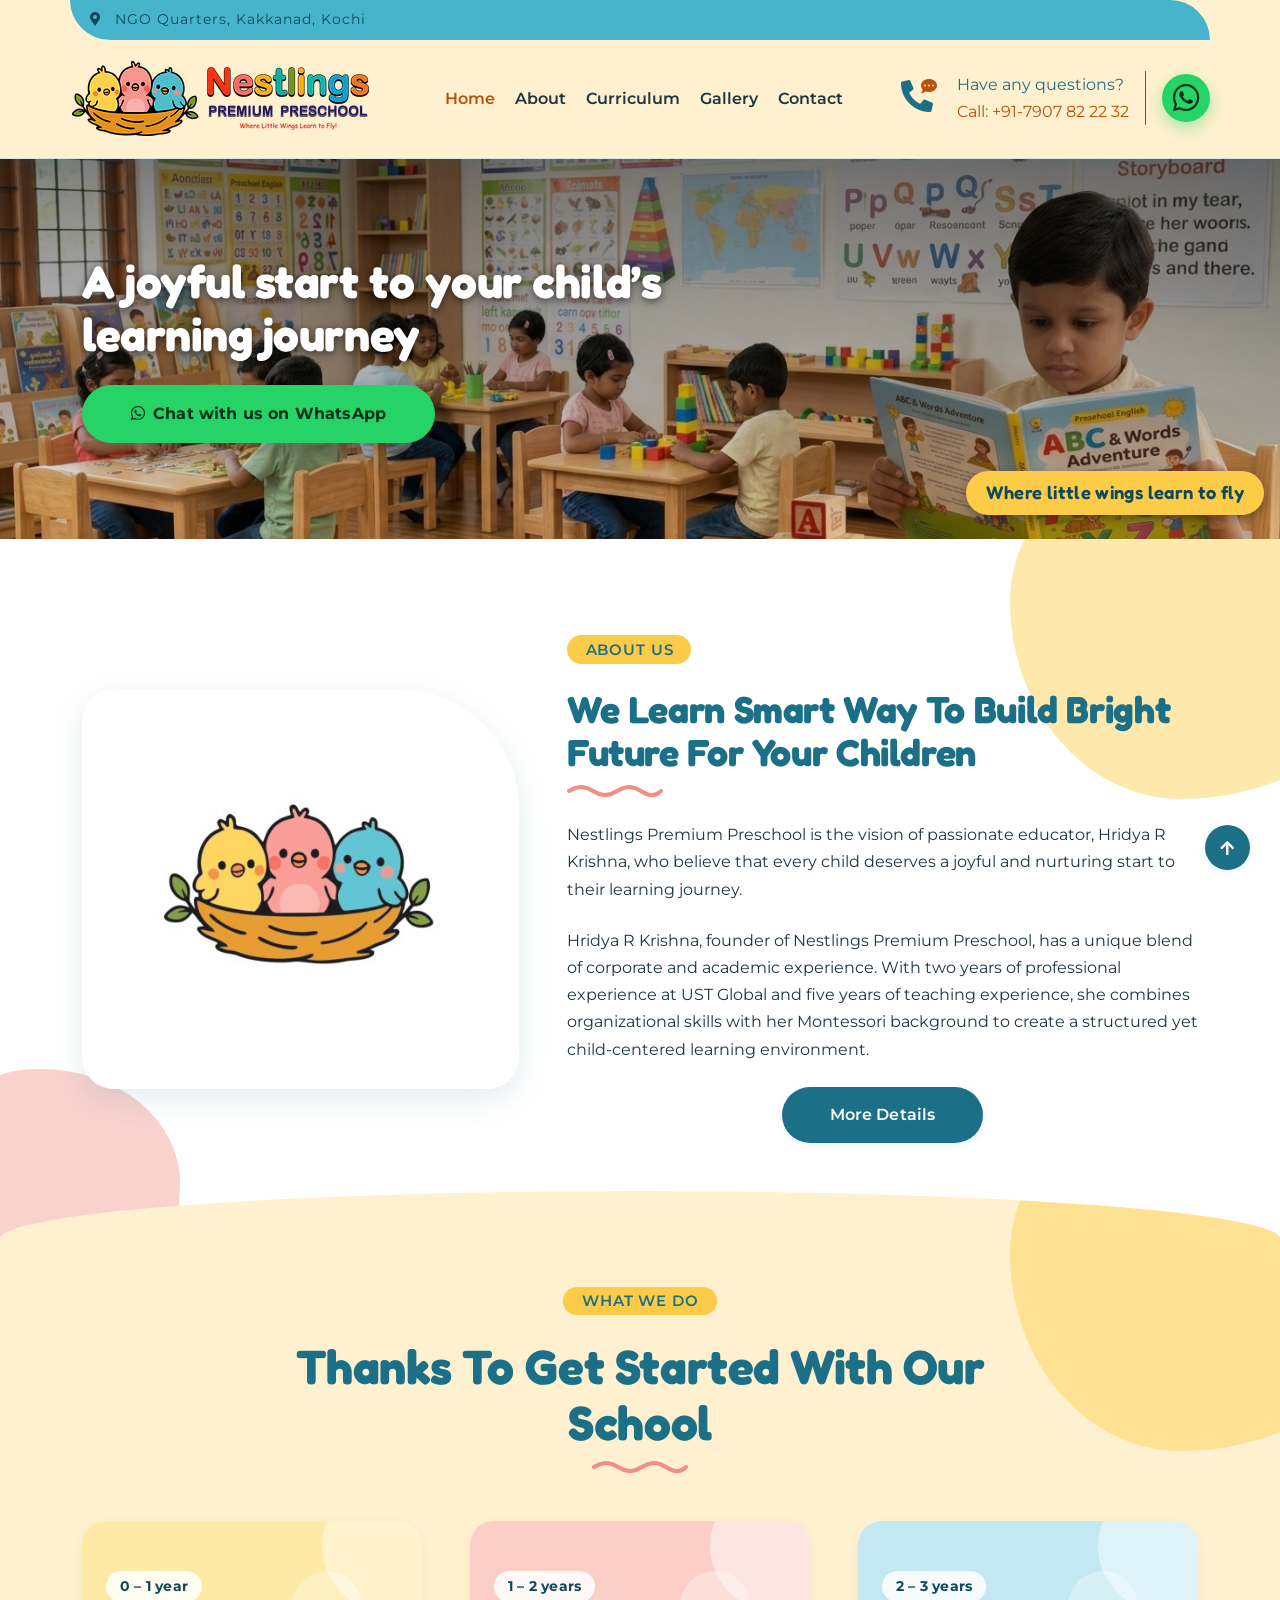
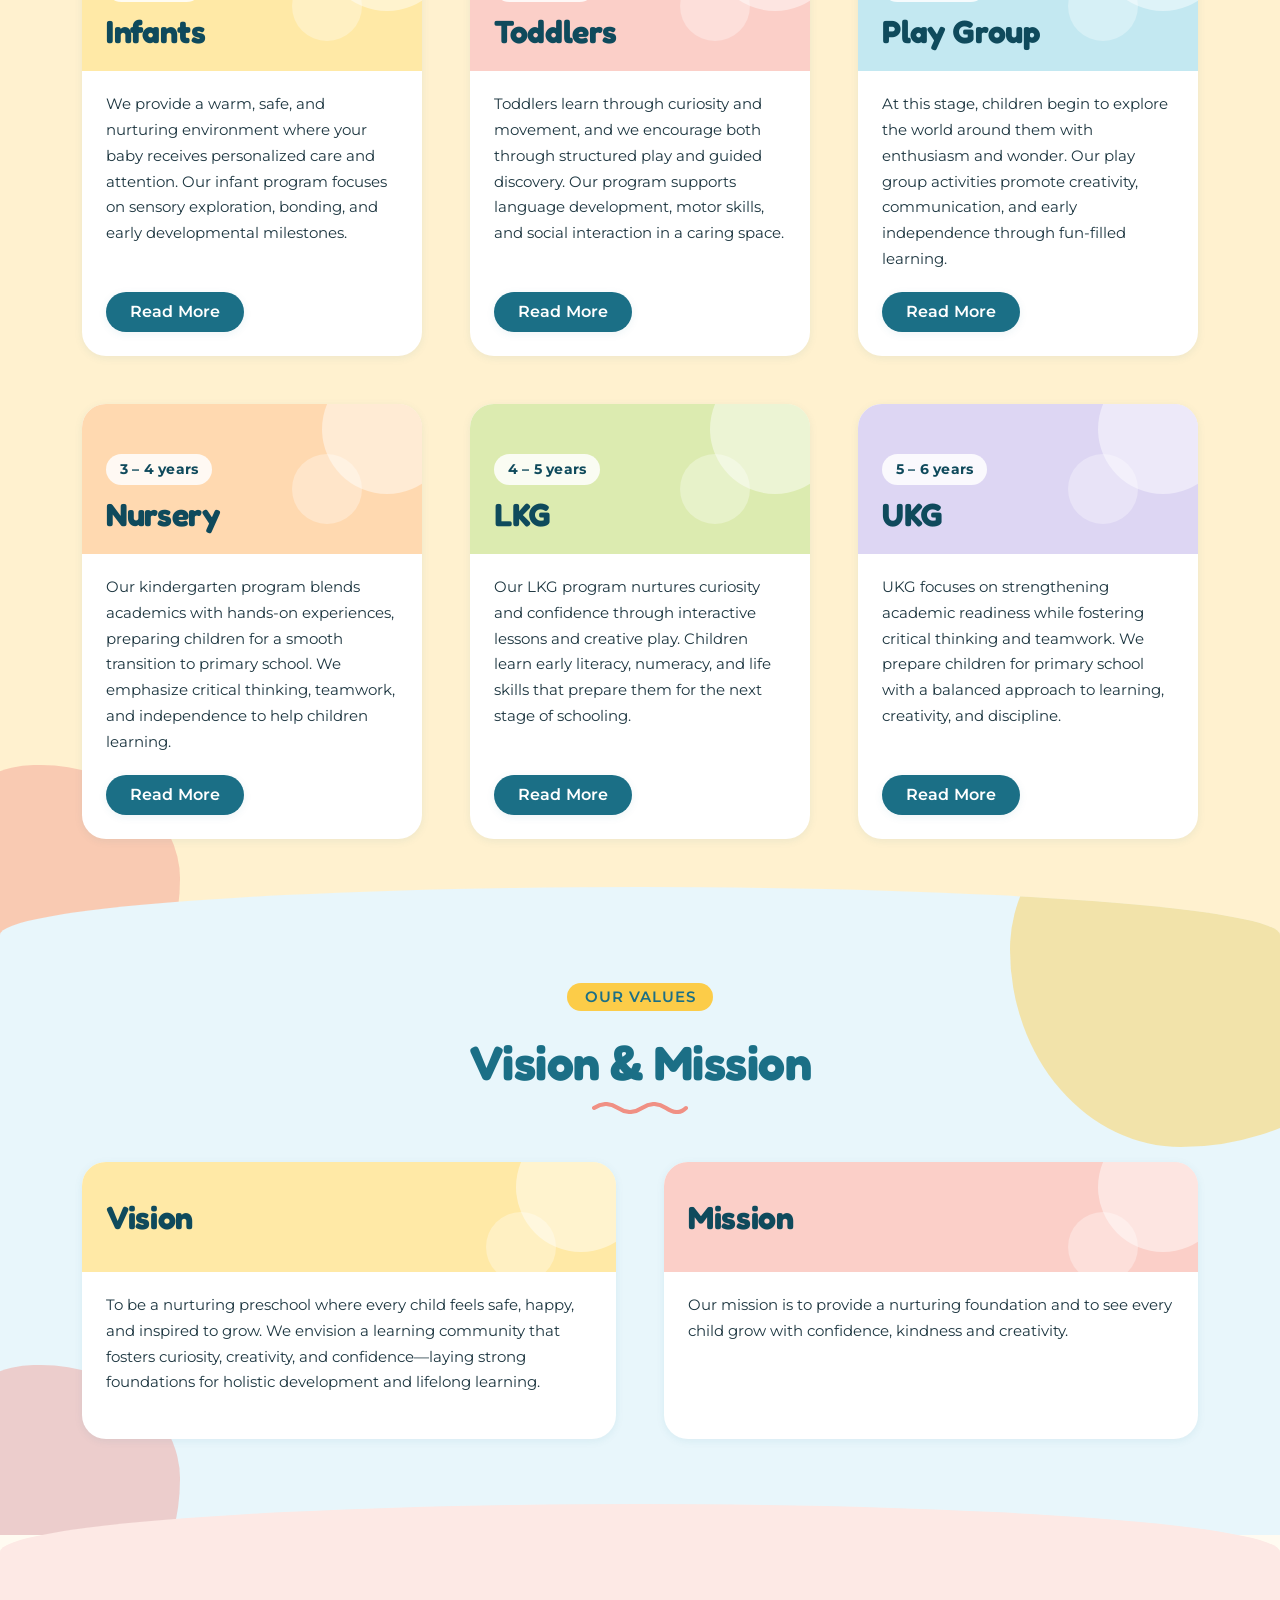
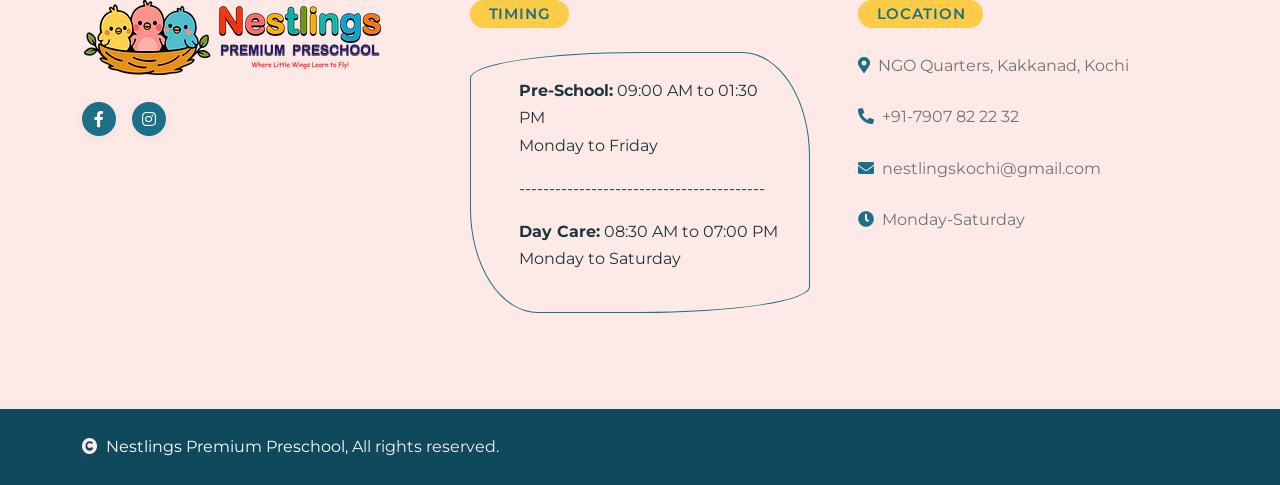
==== commit ec68781d: "Banner  Update" ====
--- a/index.html
+++ b/index.html
@@ -44,9 +44,9 @@
             <div class="container">
                 <div class="row g-5">
                     <div class="col-lg-7 col-md-12">
-                        <h1 class="hero-tag d-inline-block mb-3 px-4 py-1 fs-2 text-white bg-primary">We Care for Your Baby</h1>
-                        <h1 class="hero-title mb-5 display-5 text-white">The Best Play Area For Your Kids</h1>
-                        <a href="about.html" class="btn btn-primary px-4 py-3 px-md-5 btn-border-radius">Know More</a>
+                        <p class="hero-tag d-inline-block mb-3 px-4 py-1 fs-2 text-white bg-primary">Where little wings learn to fly</p>
+                        <h1 class="hero-title mb-4 display-5 text-white">A joyful start to your child&rsquo;s learning journey</h1>
+                        <a href="https://wa.me/917907822232" target="_blank" rel="noopener" class="btn hero-wa px-4 py-3 px-md-5 btn-border-radius"><i class="fab fa-whatsapp me-2"></i>Chat with us on WhatsApp</a>
                     </div>
                 </div>
             </div>
--- a/css/nestlings-theme.css
+++ b/css/nestlings-theme.css
@@ -531,3 +531,161 @@
 /* Contact: the section is now white, so tint the info cards (and drop the map's blue outline) to keep them distinct */
 .border.border-primary.rounded.bg-white { background: var(--nl-cream-2) !important; box-shadow: none; }
 .map-container, .border.border-primary.h-100.rounded.map-container { border-width: 0 !important; }
+
+/* ---------- 23. Curriculum detail pages: accordion by domain, quick facts, pager ---------- */
+.cur-note {
+  margin: 0 0 1.5rem;
+  padding: 1rem 1.25rem;
+  background: var(--nl-cream-2);
+  border-radius: 20px;
+}
+.cur-note p { margin: 0 0 0.4rem; }
+.cur-note p:last-child { margin-bottom: 0; }
+
+.cur-accordion { display: flex; flex-direction: column; gap: 0.85rem; }
+.cur-acc {
+  --tile: var(--nl-yellow-soft);
+  background: #fff;
+  border-radius: 20px;
+  box-shadow: var(--nl-shadow-sm);
+  overflow: hidden;
+  transition: box-shadow 0.3s var(--nl-ease);
+}
+.cur-acc[open] { box-shadow: var(--nl-shadow); }
+/* a different pastel per learning area */
+.cur-acc:nth-of-type(6n + 1) { --tile: var(--nl-yellow-soft); }
+.cur-acc:nth-of-type(6n + 2) { --tile: var(--nl-coral-soft); }
+.cur-acc:nth-of-type(6n + 3) { --tile: var(--nl-blue-soft); }
+.cur-acc:nth-of-type(6n + 4) { --tile: var(--nl-orange-soft); }
+.cur-acc:nth-of-type(6n + 5) { --tile: var(--nl-leaf-soft); }
+.cur-acc:nth-of-type(6n + 6) { --tile: var(--nl-lilac-soft); }
+
+.cur-acc summary {
+  display: flex;
+  align-items: center;
+  gap: 1rem;
+  padding: 1rem 1.25rem;
+  cursor: pointer;
+  list-style: none;
+}
+.cur-acc summary::-webkit-details-marker { display: none; }
+.cur-acc summary:hover .cur-title { color: var(--nl-blue-dark); }
+.cur-ico {
+  flex: 0 0 46px;
+  height: 46px;
+  display: inline-flex;
+  align-items: center;
+  justify-content: center;
+  border-radius: 14px;
+  background: var(--tile);
+  color: var(--nl-blue-dark);
+  font-size: 1.15rem;
+}
+.cur-title {
+  font-family: "Fredoka", sans-serif;
+  font-weight: 600;
+  font-size: 1.2rem;
+  line-height: 1.25;
+  color: var(--nl-blue-deep);
+}
+/* chevron */
+.cur-acc summary::after {
+  content: "";
+  margin-left: auto;
+  flex: 0 0 auto;
+  width: 0.6rem;
+  height: 0.6rem;
+  border-right: 2px solid var(--nl-blue-deep);
+  border-bottom: 2px solid var(--nl-blue-deep);
+  transform: rotate(45deg);
+  transition: transform 0.25s var(--nl-ease);
+}
+.cur-acc[open] summary::after { transform: rotate(-135deg); }
+
+.cur-body { padding: 0 1.5rem 1.25rem calc(1.25rem + 46px + 1rem); }
+.cur-sub { margin: 1rem 0 0.5rem; font-family: "Montserrat", sans-serif; font-size: 1rem; font-weight: 700; color: var(--nl-ink); }
+.cur-sub:first-child { margin-top: 0.25rem; }
+
+/* real lists, one consistent check colour */
+.cur-list { list-style: none; margin: 0; padding: 0; }
+.cur-list li { position: relative; margin-bottom: 0.6rem; padding-left: 1.9rem; line-height: 1.55; }
+.cur-list li:last-child { margin-bottom: 0; }
+.cur-list li::before {
+  content: "\f058";
+  position: absolute;
+  left: 0;
+  top: 0.05em;
+  font-family: "Font Awesome 5 Free";
+  font-weight: 900;
+  color: var(--nl-blue-deep);
+}
+
+/* Previous / next age group */
+.cur-pager { display: flex; gap: 1rem; margin-top: 2rem; }
+.cur-pager a {
+  display: flex;
+  flex-direction: column;
+  flex: 0 1 calc(50% - 0.5rem);
+  padding: 1rem 1.25rem;
+  background: var(--nl-cream-2);
+  border-radius: 20px;
+  text-decoration: none;
+  transition: transform 0.25s var(--nl-ease), box-shadow 0.25s var(--nl-ease);
+}
+.cur-pager a:hover { transform: translateY(-3px); box-shadow: var(--nl-shadow); }
+.cur-pager .cur-next { margin-left: auto; text-align: right; }
+.cur-pager-label { font-size: 0.85rem; font-weight: 600; color: var(--nl-muted); }
+.cur-pager-name { font-family: "Fredoka", sans-serif; font-size: 1.3rem; font-weight: 600; color: var(--nl-blue-deep); }
+
+/* Overview cards: small meta line under the summary */
+.age-body .cur-meta { margin: -0.5rem 0 1.25rem; font-size: 0.85rem; font-weight: 600; color: var(--nl-muted); }
+.age-body .cur-meta i { margin-right: 0.35rem; color: var(--nl-blue-deep); }
+
+@media (max-width: 575.98px) {
+  .cur-body { padding: 0 1.25rem 1.25rem; }
+  .cur-title { font-size: 1.1rem; }
+  .cur-pager { flex-direction: column; }
+  .cur-pager a, .cur-pager .cur-next { flex-basis: auto; margin-left: 0; text-align: left; }
+}
+@media (prefers-reduced-motion: reduce) {
+  .cur-acc summary::after { transition: none; }
+  .cur-pager a:hover { transform: none; }
+}
+
+/* ---------- 24. Home banner content ---------- */
+.hero-header .hero-tag { margin-bottom: 1rem !important; font-weight: 600; font-size: 1.15rem !important; padding: .4rem 1.25rem !important; letter-spacing: .02em; }
+.hero-header .hero-title { font-size: clamp(2rem, 3.6vw, 2.9rem) !important; }
+.hero-header .hero-title { font-family: "Fredoka", sans-serif; font-weight: 700; line-height: 1.15; max-width: 15em; }
+.hero-header .hero-wa {
+  background: #25d366 !important; border-color: #25d366 !important; color: #06301a !important;
+  font-weight: 700; box-shadow: 0 8px 20px rgba(0, 0, 0, .25);
+}
+.hero-header .hero-wa:hover { background: #fff !important; border-color: #fff !important; }
+
+/* Phone: photo whole at the top (child's face clear), text centred on a panel below */
+@media (max-width: 767.98px) {
+  .hero-header {
+    display: block;
+    background: url(../img/banner.jpg) top center / 100% auto no-repeat, var(--nl-blue-dark);
+    min-height: 0;
+    padding-top: calc(100vw * 768 / 1376 + 1.5rem) !important;
+    padding-bottom: 1.75rem !important;
+  }
+  .hero-header .row > [class*="col-"] { display: flex; flex-direction: column; align-items: center; text-align: center; }
+  .hero-header .hero-tag { font-size: .95rem !important; padding: .35rem 1.1rem !important; }
+  .hero-header .hero-title { font-size: 1.65rem !important; margin-bottom: 1.25rem !important; }
+  .hero-header .hero-wa { padding: .75rem 1.4rem !important; font-size: .95rem; }
+}
+
+/* Tagline pinned to the bottom-right corner of the banner */
+.hero-header { position: relative; }
+.hero-header .hero-tag {
+  position: absolute;
+  right: max(1rem, calc((100vw - min(100vw, 1320px)) / 2 + 12px));
+  bottom: 1.5rem;
+  margin: 0 !important;
+}
+@media (max-width: 767.98px) {
+  .hero-header { padding-bottom: 4.5rem !important; }
+  .hero-header .hero-tag { right: 1rem; bottom: 1.1rem; }
+}
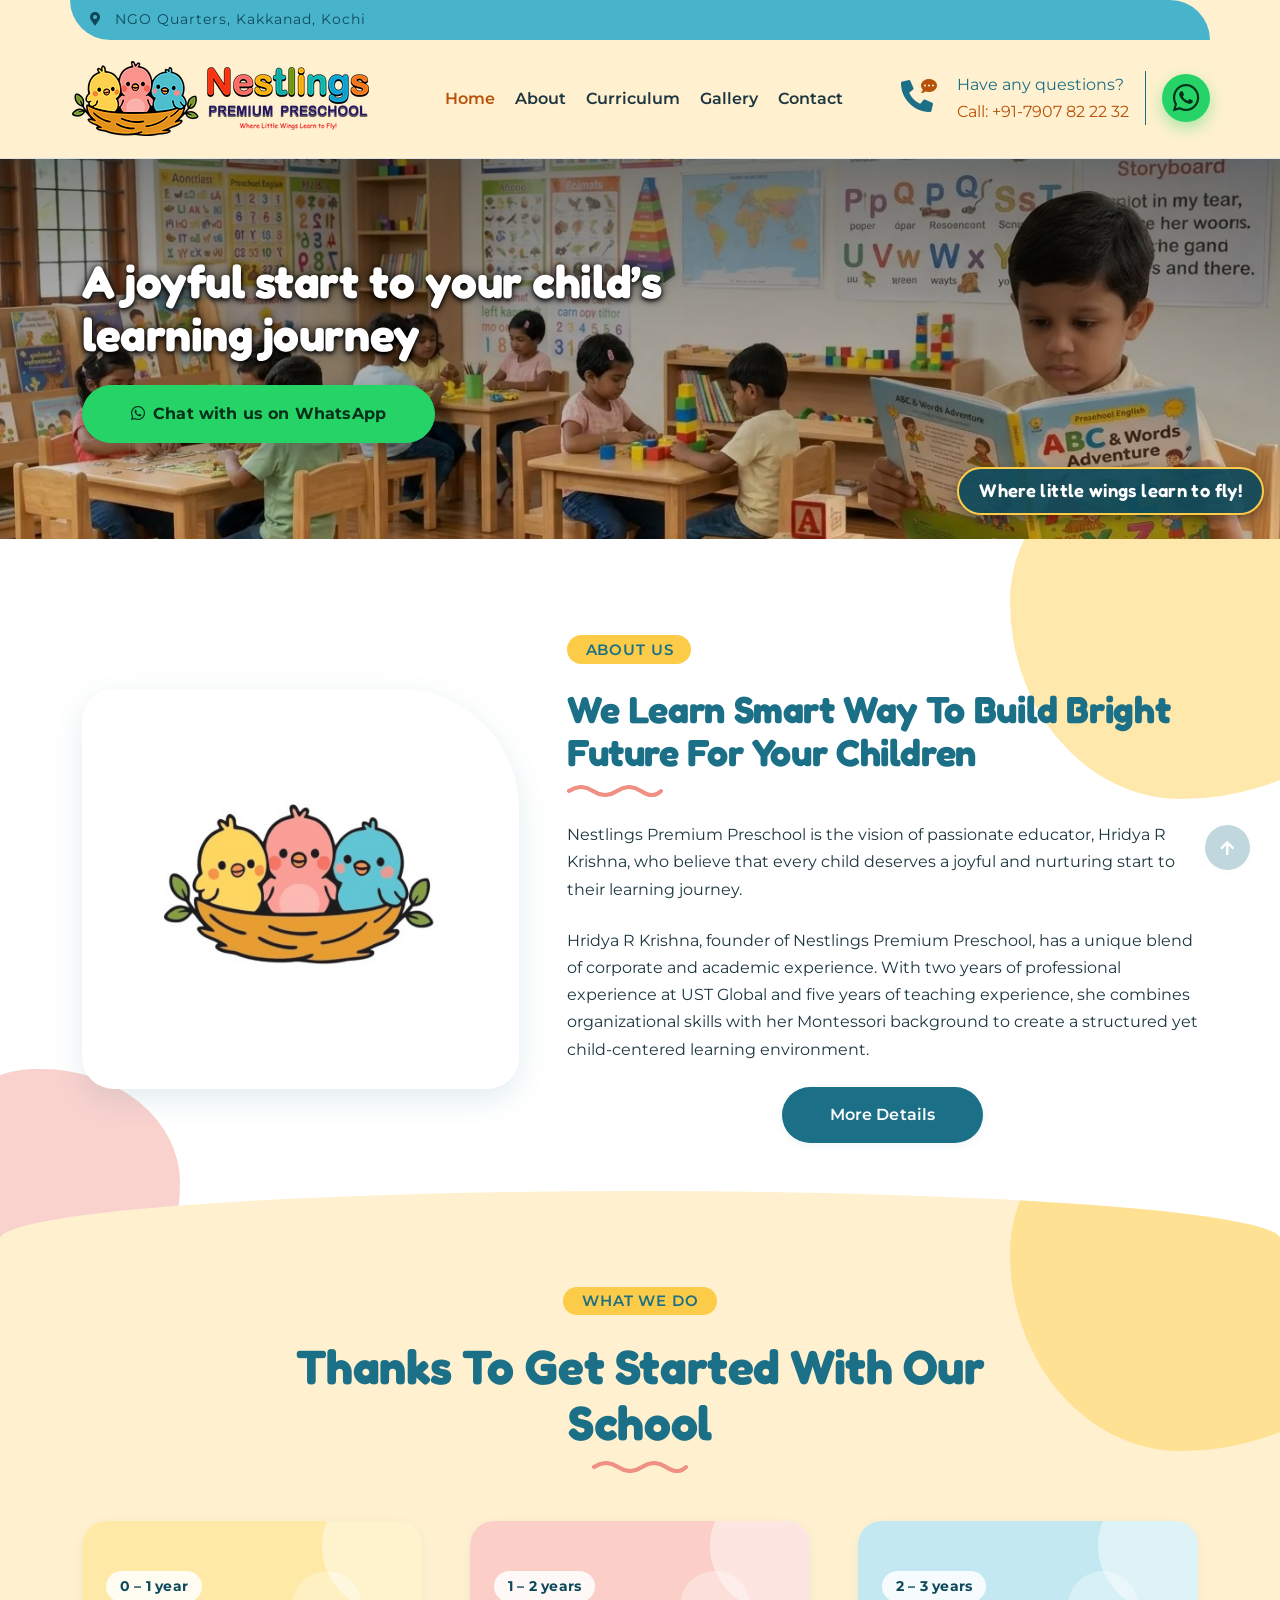
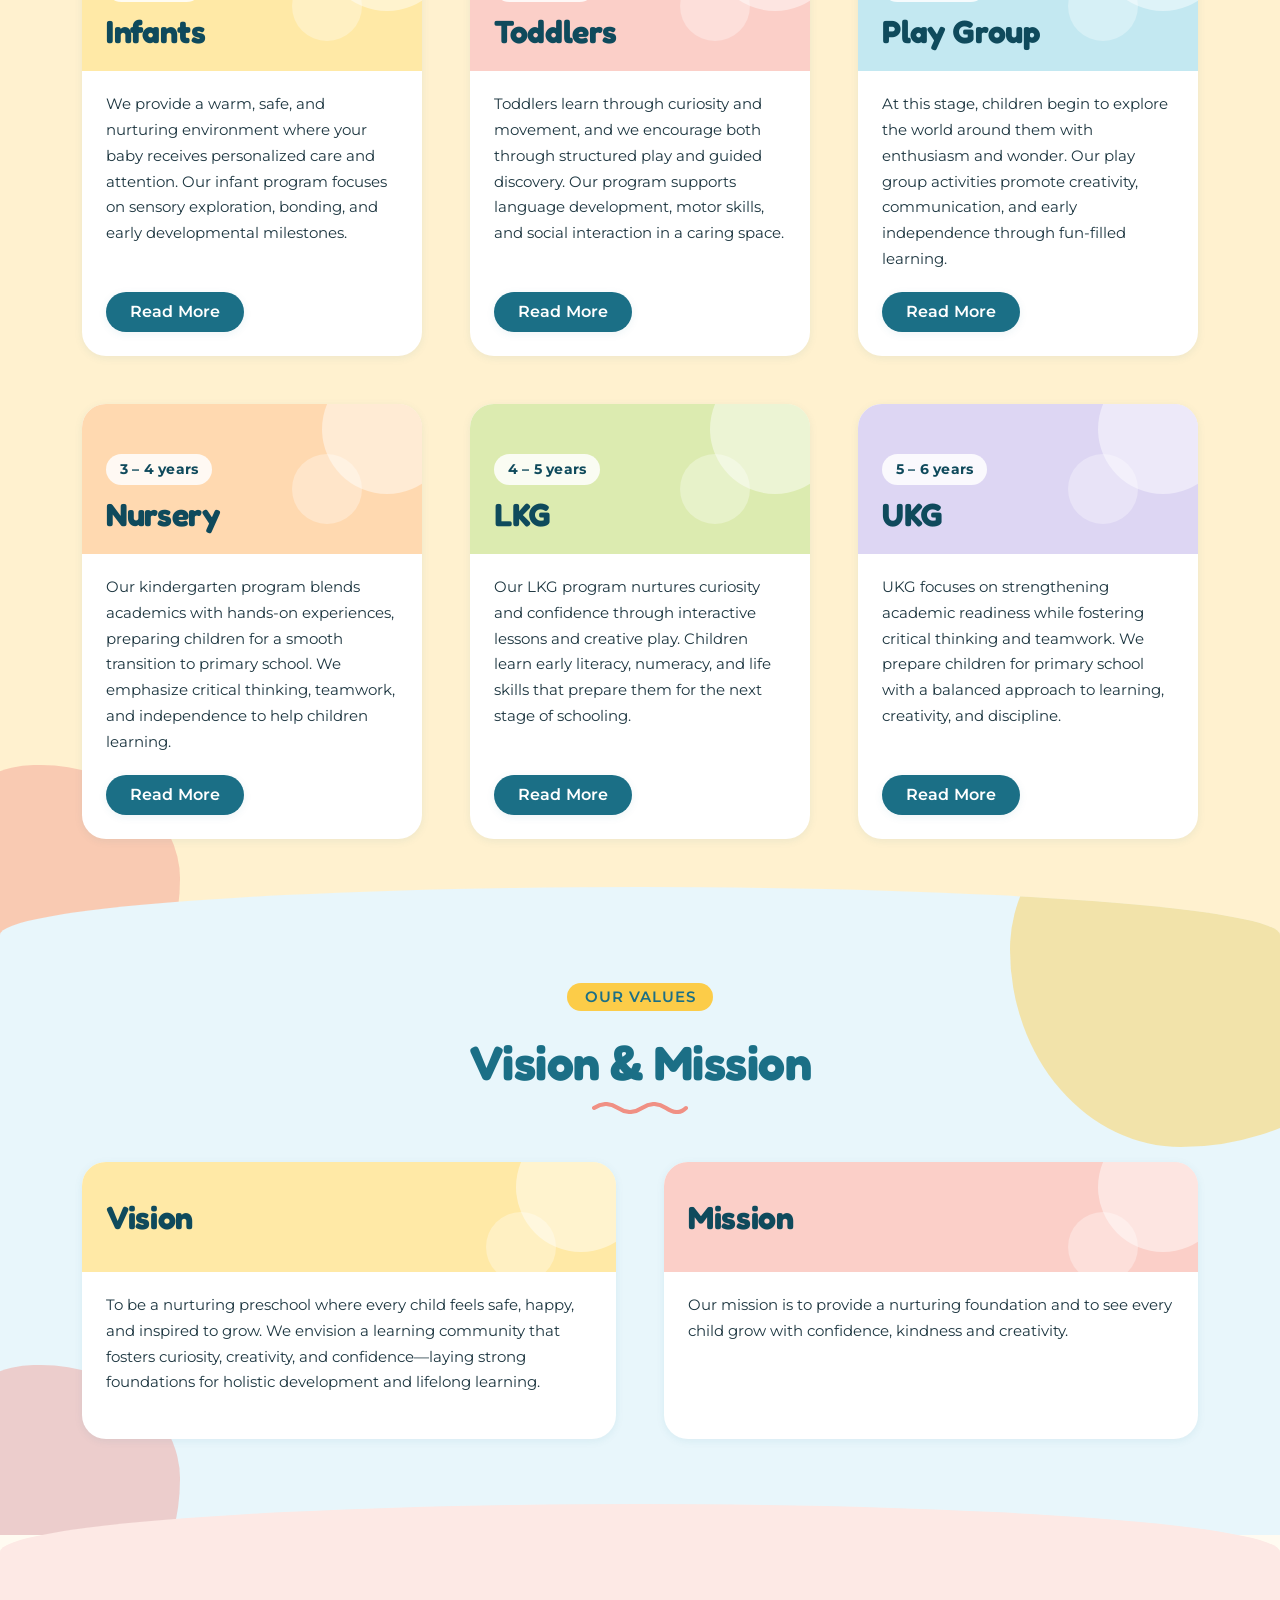
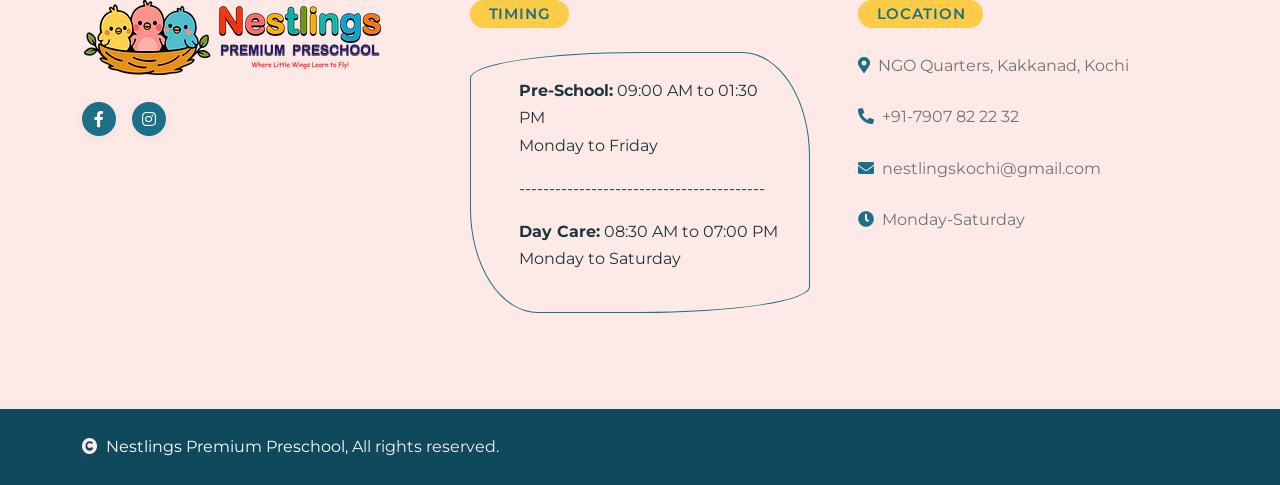
==== commit 88fd57e7: "Redesign home banner, switch images to WebP, drop unused animation libs - Home banner: new copy (hea" ====
--- a/index.html
+++ b/index.html
@@ -17,9 +17,6 @@
         <!-- Icon Font Stylesheet -->
         <link rel="stylesheet" href="https://use.fontawesome.com/releases/v5.15.4/css/all.css"/>
 
-        <!-- Libraries Stylesheet -->
-        <link href="lib/animate/animate.min.css" rel="stylesheet">
-
         <!-- Customized Bootstrap Stylesheet -->
         <link href="css/bootstrap.min.css" rel="stylesheet">
 
@@ -28,6 +25,8 @@
 
         <!-- Nestlings visual system (loads after style.css) -->
         <link href="css/nestlings-theme.css" rel="stylesheet">
+        <link rel="preload" as="image" href="img/banner-sm.webp" media="(max-width: 767.98px)">
+        <link rel="preload" as="image" href="img/banner.webp" media="(min-width: 768px)">
         <script src="js/reveal.js"></script>
 
         
@@ -44,7 +43,7 @@
             <div class="container">
                 <div class="row g-5">
                     <div class="col-lg-7 col-md-12">
-                        <p class="hero-tag d-inline-block mb-3 px-4 py-1 fs-2 text-white bg-primary">Where little wings learn to fly</p>
+                        <p class="hero-tag d-inline-block mb-3 px-4 py-1 fs-2 text-white bg-primary">Where little wings learn to fly!</p>
                         <h1 class="hero-title mb-4 display-5 text-white">A joyful start to your child&rsquo;s learning journey</h1>
                         <a href="https://wa.me/917907822232" target="_blank" rel="noopener" class="btn hero-wa px-4 py-3 px-md-5 btn-border-radius"><i class="fab fa-whatsapp me-2"></i>Chat with us on WhatsApp</a>
                     </div>
@@ -205,7 +204,6 @@
     <!-- JavaScript Libraries -->
     <script src="https://ajax.googleapis.com/ajax/libs/jquery/3.6.4/jquery.min.js"></script>
     <script src="https://cdn.jsdelivr.net/npm/bootstrap@5.0.0/dist/js/bootstrap.bundle.min.js"></script>
-    <script src="lib/wow/wow.min.js"></script>
     <script src="lib/easing/easing.min.js"></script>
 
     <!-- Shared header/footer components (must load before main.js) -->
--- a/css/style.css
+++ b/css/style.css
@@ -235,7 +235,7 @@
 /*** Hero Header ***/
 .hero-header,
 .page-header {
-    background: linear-gradient(rgba(0, 0, 0, 0.5), rgba(0, 0, 0, 0.05)), url(../img/banner.jpg);
+    background: linear-gradient(rgba(0, 0, 0, 0.5), rgba(0, 0, 0, 0.05)), url(../img/banner.webp);
     background-position: center center;
     background-repeat: no-repeat;
     background-size: cover;
--- a/css/nestlings-theme.css
+++ b/css/nestlings-theme.css
@@ -666,7 +666,7 @@
 @media (max-width: 767.98px) {
   .hero-header {
     display: block;
-    background: url(../img/banner.jpg) top center / 100% auto no-repeat, var(--nl-blue-dark);
+    background: url(../img/banner-sm.webp) top center / 100% auto no-repeat, var(--nl-blue-dark);
     min-height: 0;
     padding-top: calc(100vw * 768 / 1376 + 1.5rem) !important;
     padding-bottom: 1.75rem !important;
@@ -689,3 +689,65 @@
   .hero-header { padding-bottom: 4.5rem !important; }
   .hero-header .hero-tag { right: 1rem; bottom: 1.1rem; }
 }
+
+/* Phone: text stays ON the banner photo, in the left ~60% so the child (right) stays clear */
+@media (max-width: 767.98px) {
+  .hero-header {
+    display: flex;
+    align-items: center;
+    background:
+      linear-gradient(90deg, rgba(15, 74, 92, .88) 0%, rgba(15, 74, 92, .62) 45%, rgba(15, 74, 92, 0) 64%),
+      url(../img/banner-sm.webp) right center / cover no-repeat;
+    min-height: 340px;
+    padding: 1.25rem 0 3.5rem !important;
+  }
+  .hero-header .row > [class*="col-"] { max-width: 62%; align-items: flex-start; text-align: left; }
+  .hero-header .hero-title { font-size: 1.35rem !important; line-height: 1.2; margin-bottom: 1rem !important; max-width: none; }
+  .hero-header .hero-wa { padding: .6rem 1rem !important; font-size: .8rem; }
+  .hero-header .hero-tag { font-size: .8rem !important; padding: .3rem .9rem !important; right: 1rem; bottom: .9rem; }
+}
+@media (max-width: 767.98px) {
+  .hero-header { overflow: hidden; }
+  .hero-header .row { --bs-gutter-x: 0; }
+  .hero-header .row > [class*="col-"] { max-width: 66%; padding: 0 12px; }
+  .hero-header .hero-wa { white-space: nowrap; font-size: .72rem; padding: .55rem .85rem !important; }
+}
+@media (max-width: 767.98px) { .hero-header .hero-title { font-size: 1.25rem !important; } }
+
+/* Phone: same banner as the other pages (whole photo, same height, no blue fade); text on the photo's left */
+@media (max-width: 767.98px) {
+  .hero-header {
+    background: linear-gradient(rgba(0, 0, 0, 0.5), rgba(0, 0, 0, 0.05)), url(../img/banner-sm.webp) top center / 100% auto no-repeat;
+    background-color: #2b2b2b;
+    min-height: calc(100vw * 768 / 1376);
+    padding: .75rem 0 !important;
+  }
+  .hero-header .row > [class*="col-"] { max-width: 60%; }
+  .hero-header .hero-title {
+    font-size: clamp(.95rem, 4.2vw, 1.2rem) !important;
+    line-height: 1.2;
+    margin-bottom: .6rem !important;
+    text-shadow: 0 1px 6px rgba(0, 0, 0, .8);
+  }
+  .hero-header .hero-wa { font-size: .68rem; padding: .4rem .75rem !important; }
+  .hero-header .hero-tag { font-size: .68rem !important; padding: .25rem .7rem !important; right: .6rem; bottom: .5rem; }
+}
+
+/* Banner text visibility: white text on a deep-blue pill, stronger shadow on the headline */
+.hero-header .hero-tag {
+  background: rgba(15, 74, 92, .92) !important;
+  color: #fff !important;
+  border: 2px solid var(--nl-yellow);
+  text-shadow: none;
+}
+.hero-header .hero-title {
+  color: #fff !important;
+  text-shadow: 0 0 10px rgba(0, 0, 0, .85), 0 2px 4px rgba(0, 0, 0, .9);
+}
+
+/* Smaller banner file on phones for the inner-page banners too */
+@media (max-width: 767.98px) {
+  .page-header {
+    background-image: linear-gradient(rgba(0, 0, 0, 0.5), rgba(0, 0, 0, 0.05)), url(../img/banner-sm.webp);
+  }
+}
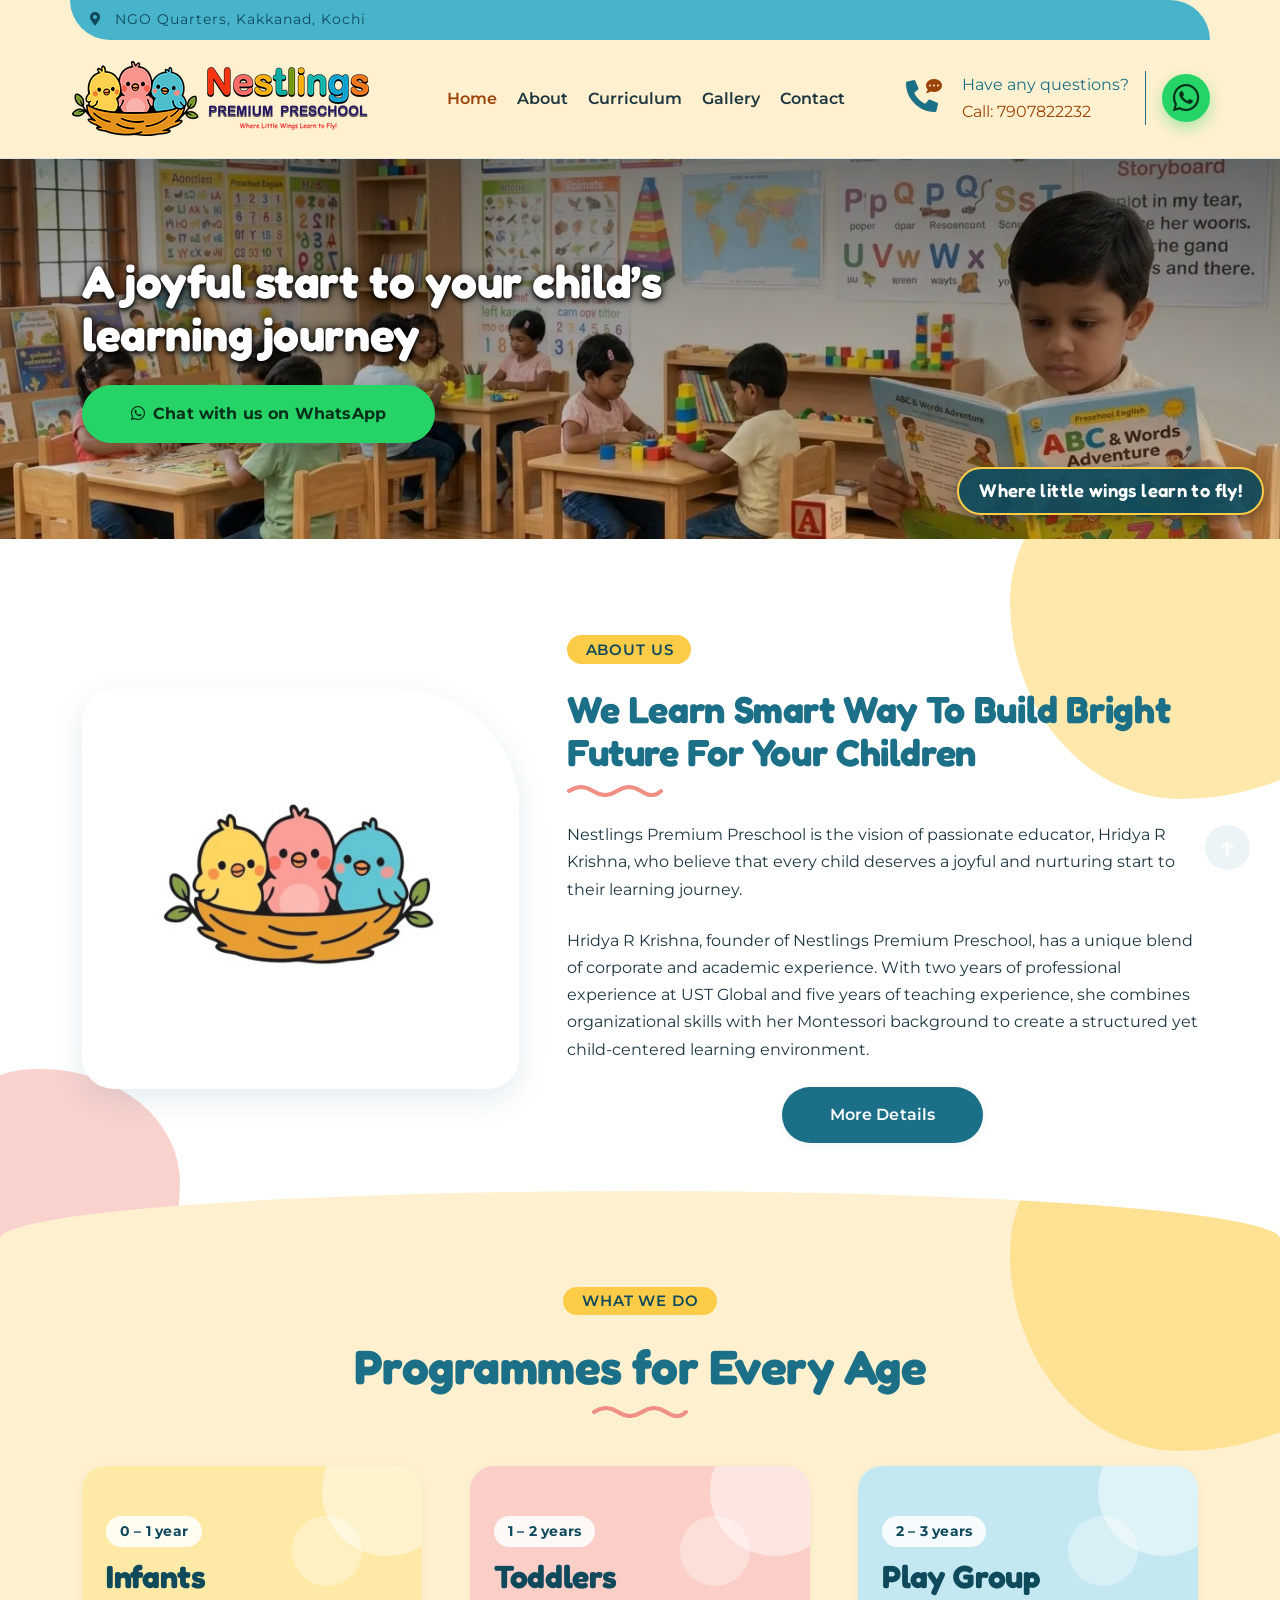
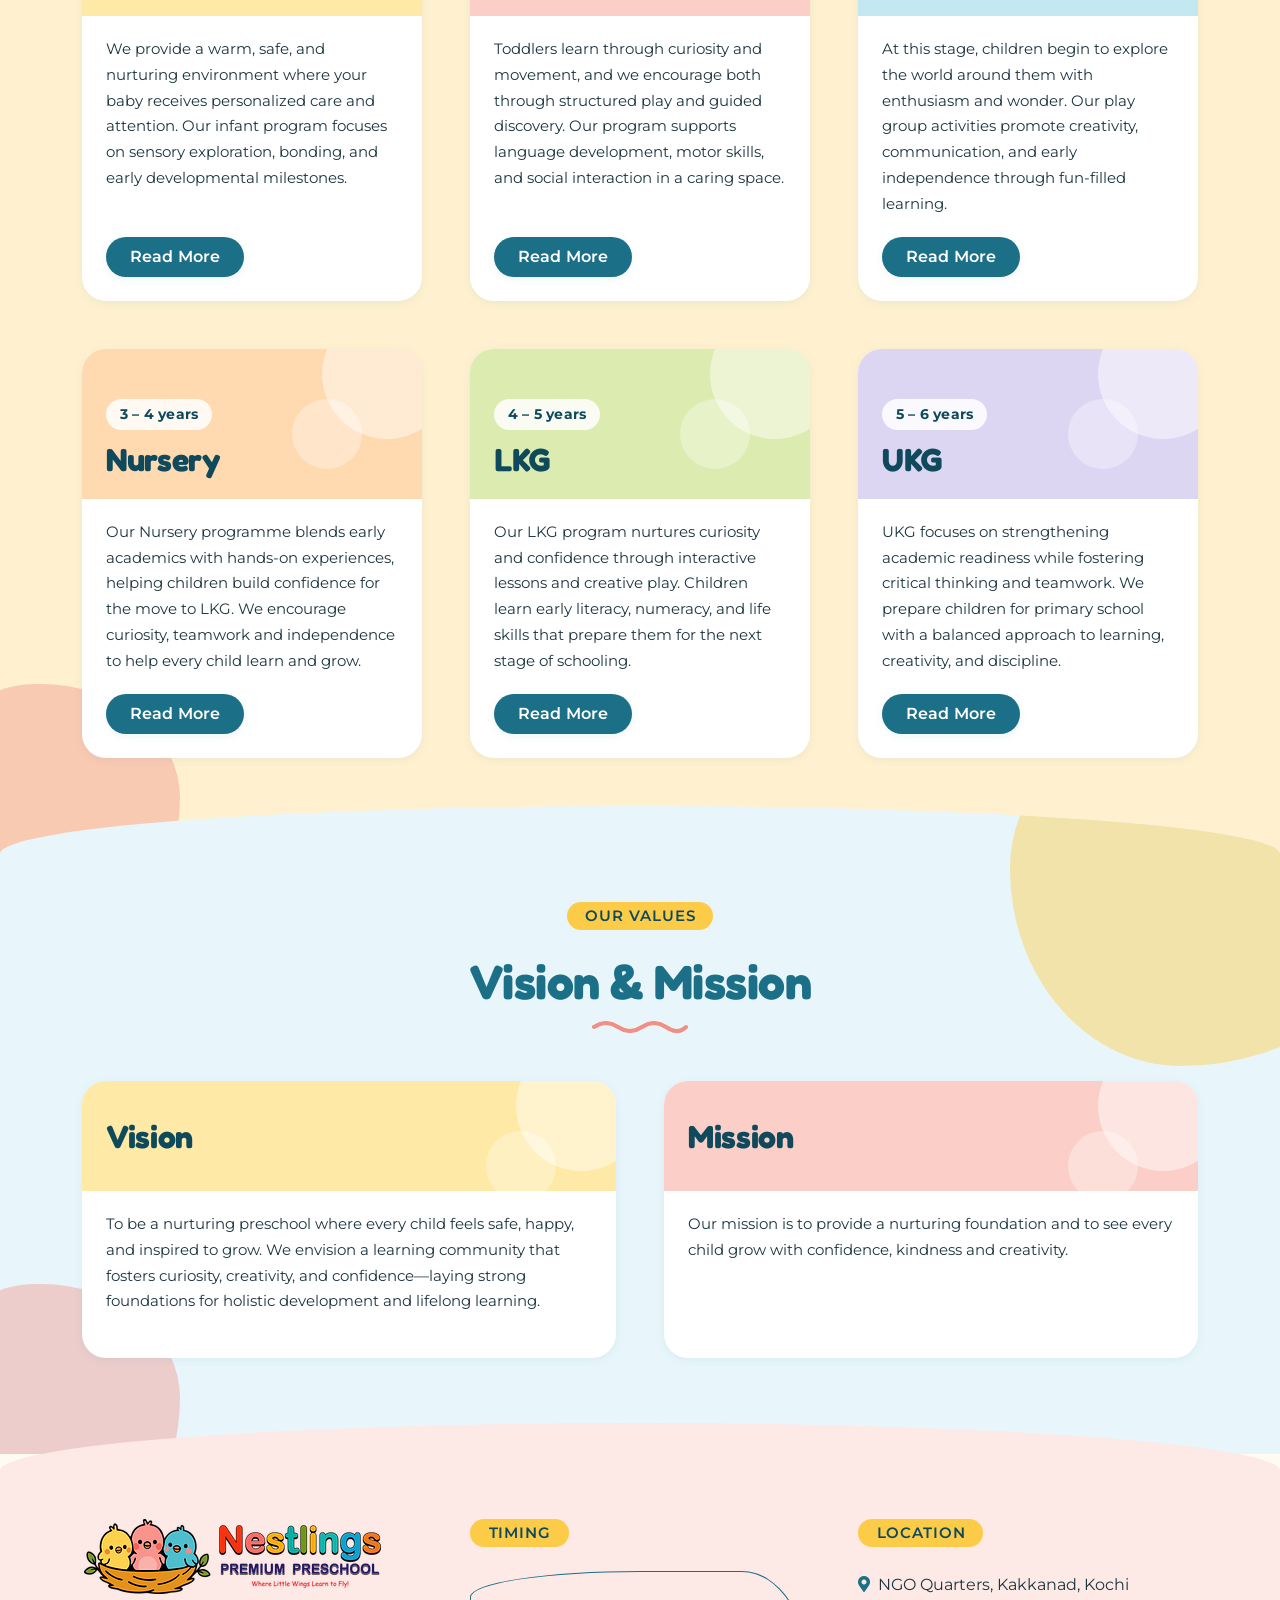
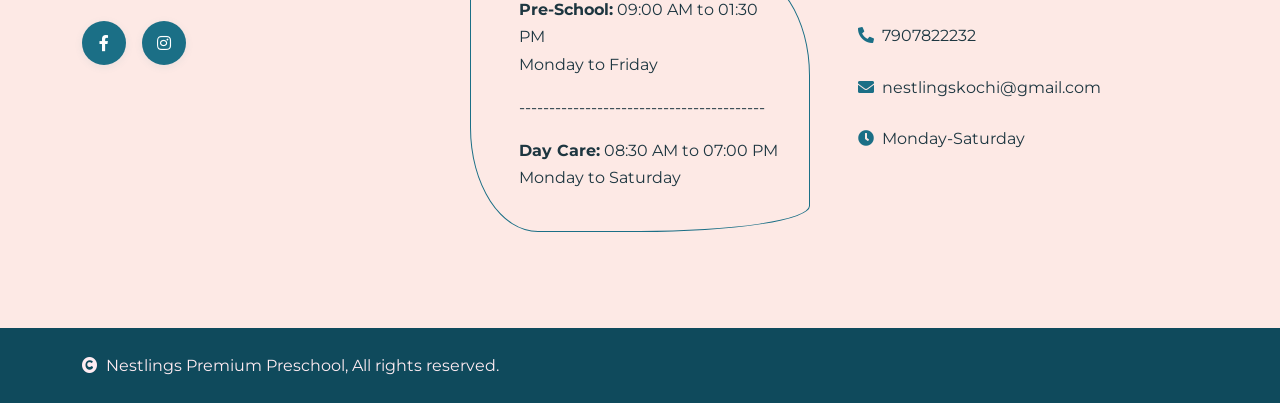
==== commit 44546db3: "Improve accessibility, page structure, copy and WhatsApp enquiry links - Accessibility: darker text " ====
--- a/index.html
+++ b/index.html
@@ -45,7 +45,7 @@
                     <div class="col-lg-7 col-md-12">
                         <p class="hero-tag d-inline-block mb-3 px-4 py-1 fs-2 text-white bg-primary">Where little wings learn to fly!</p>
                         <h1 class="hero-title mb-4 display-5 text-white">A joyful start to your child&rsquo;s learning journey</h1>
-                        <a href="https://wa.me/917907822232" target="_blank" rel="noopener" class="btn hero-wa px-4 py-3 px-md-5 btn-border-radius"><i class="fab fa-whatsapp me-2"></i>Chat with us on WhatsApp</a>
+                        <a href="https://wa.me/917907822232?text=Hi%2C%20I%27d%20like%20to%20know%20about%20admissions" target="_blank" rel="noopener" class="btn hero-wa px-4 py-3 px-md-5 btn-border-radius"><i class="fab fa-whatsapp me-2"></i>Chat with us on WhatsApp</a>
                     </div>
                 </div>
             </div>
@@ -62,8 +62,8 @@
                         </div>
                     </div>
                     <div class="col-lg-7 wow fadeIn" data-wow-delay="0.3s">
-                        <h4 class="text-primary mb-4 border-bottom border-primary border-2 d-inline-block p-2 title-border-radius">About Us</h4>
-                        <h1 class="text-dark mb-4 display-5">We Learn Smart Way To Build Bright Future For Your Children</h1>
+                        <p class="h4 text-primary mb-4 border-bottom border-primary border-2 d-inline-block p-2 title-border-radius">About Us</p>
+                        <h2 class="text-dark mb-4 display-5">We Learn Smart Way To Build Bright Future For Your Children</h2>
                         <p class="text-dark mb-4">Nestlings Premium Preschool is the vision of passionate educator, Hridya R Krishna, who believe that every child deserves a joyful and nurturing start to their learning journey.</p>
                         <p class="text-dark mb-4">Hridya R Krishna, founder of Nestlings Premium Preschool, has a unique blend of corporate and academic experience. With two years of professional experience at UST Global and five years of teaching experience, she combines organizational skills with her Montessori background to create a structured yet child-centered learning environment.
                         </p>
@@ -81,8 +81,8 @@
         <div class="container-fluid service py-5">
             <div class="container py-5">
                 <div class="mx-auto text-center wow fadeIn" data-wow-delay="0.1s" style="max-width: 700px;">
-                    <h4 class="text-primary mb-4 border-bottom border-primary border-2 d-inline-block p-2 title-border-radius">What We Do</h4>
-                    <h1 class="mb-5 display-3">Thanks To Get Started With Our School</h1>
+                    <p class="h4 text-primary mb-4 border-bottom border-primary border-2 d-inline-block p-2 title-border-radius">What We Do</p>
+                    <h2 class="mb-5 display-3">Programmes for Every Age</h2>
                 </div>
                 <div class="row g-5">
                     <div class="col-md-6 col-lg-6 col-xl-4 wow fadeIn" data-wow-delay="0.1s">
@@ -128,7 +128,7 @@
                                 <h3 class="age-name">Nursery</h3>
                             </a>
                             <div class="age-body">
-                                <p>Our kindergarten program blends academics with hands-on experiences, preparing children for a smooth transition to primary school. We emphasize critical thinking, teamwork, and independence to help children learning.</p>
+                                <p>Our Nursery programme blends early academics with hands-on experiences, helping children build confidence for the move to LKG. We encourage curiosity, teamwork and independence to help every child learn and grow.</p>
                                 <a href="nursery-curriculum.html" class="btn btn-primary px-4 py-2 mt-auto align-self-start">Read More</a>
                             </div>
                         </article>
@@ -167,8 +167,8 @@
         <div class="container-fluid service py-5">
             <div class="container py-5">
                 <div class="mx-auto text-center wow fadeIn" data-wow-delay="0.1s" style="max-width: 700px;">
-                    <h4 class="text-primary mb-4 border-bottom border-primary border-2 d-inline-block p-2 title-border-radius">Our Values</h4>
-                    <h1 class="mb-5 display-3">Vision & Mission</h1>
+                    <p class="h4 text-primary mb-4 border-bottom border-primary border-2 d-inline-block p-2 title-border-radius">Our Values</p>
+                    <h2 class="mb-5 display-3">Vision & Mission</h2>
                 </div>
                 <div class="row g-5">
                     <div class="col-md-6 col-lg-6 col-xl-6 wow fadeIn" data-wow-delay="0.1s">
--- a/css/nestlings-theme.css
+++ b/css/nestlings-theme.css
@@ -10,7 +10,7 @@
   /* Palette sampled from the logo: the three birds (yellow, pink, blue) */
   --nl-blue-deep: #1b6f86;          /* primary text/buttons: deeper shade of the blue bird (5.7:1 on white). The exact bird blue is --nl-blue */
   --nl-blue-dark: #0f4a5c;     /* hover / dark bars */
-  --nl-accent: #b8520a;        /* orange from the wordmark, darkened for text (5:1 on cream) */
+  --nl-accent: #9c4407;        /* orange from the wordmark, darkened for text (5.4:1+ on cream, pink and yellow) */
   --nl-ink: #1d3640;           /* body text */
   --nl-muted: #4c6670;
 
@@ -39,7 +39,7 @@
   /* Re-point Bootstrap's variables so everything in style.css that uses
      var(--bs-primary / secondary / light / dark) follows the new palette */
   --bs-primary: #1b6f86;
-  --bs-secondary: #b8520a;
+  --bs-secondary: #9c4407;
   --bs-light: #fff1cf;
   --bs-dark: #0f4a5c;
 }
@@ -512,7 +512,9 @@
 
 /* One accent for headings: every section headline gets the same small coral squiggle */
 .container-fluid:not(.hero-header):not(.page-header):not(.footer) h1.display-3::after,
-.container-fluid:not(.hero-header):not(.page-header):not(.footer) h1.display-5::after {
+.container-fluid:not(.hero-header):not(.page-header):not(.footer) h1.display-5::after,
+.container-fluid:not(.hero-header):not(.page-header):not(.footer) h2.display-3::after,
+.container-fluid:not(.hero-header):not(.page-header):not(.footer) h2.display-5::after {
   content: "";
   display: block;
   width: 96px;
@@ -522,7 +524,9 @@
 }
 /* centred headlines centre the squiggle; left-aligned ones keep it at the left */
 .text-center h1.display-3::after,
-.text-center h1.display-5::after { margin-left: auto; margin-right: auto; }
+.text-center h1.display-5::after,
+.text-center h2.display-3::after,
+.text-center h2.display-5::after { margin-left: auto; margin-right: auto; }
 
 @media (max-width: 767.98px) {
   :root { --nl-curve: 28px; }
@@ -751,3 +755,11 @@
     background-image: linear-gradient(rgba(0, 0, 0, 0.5), rgba(0, 0, 0, 0.05)), url(../img/banner-sm.webp);
   }
 }
+
+/* ---------- 25. Accessibility: contrast and tap targets ---------- */
+/* Section labels: deep-blue text on the yellow pill (6.4:1) */
+.text-primary.title-border-radius { color: var(--nl-blue-dark) !important; }
+/* Footer body text: dark ink on the pink footer (10:1) */
+.footer .text-body, .footer .text-dark, .footer p { color: var(--nl-ink) !important; }
+/* Footer social buttons: 44px touch targets */
+.footer-icon .btn-sm-square { width: 44px; height: 44px; }
